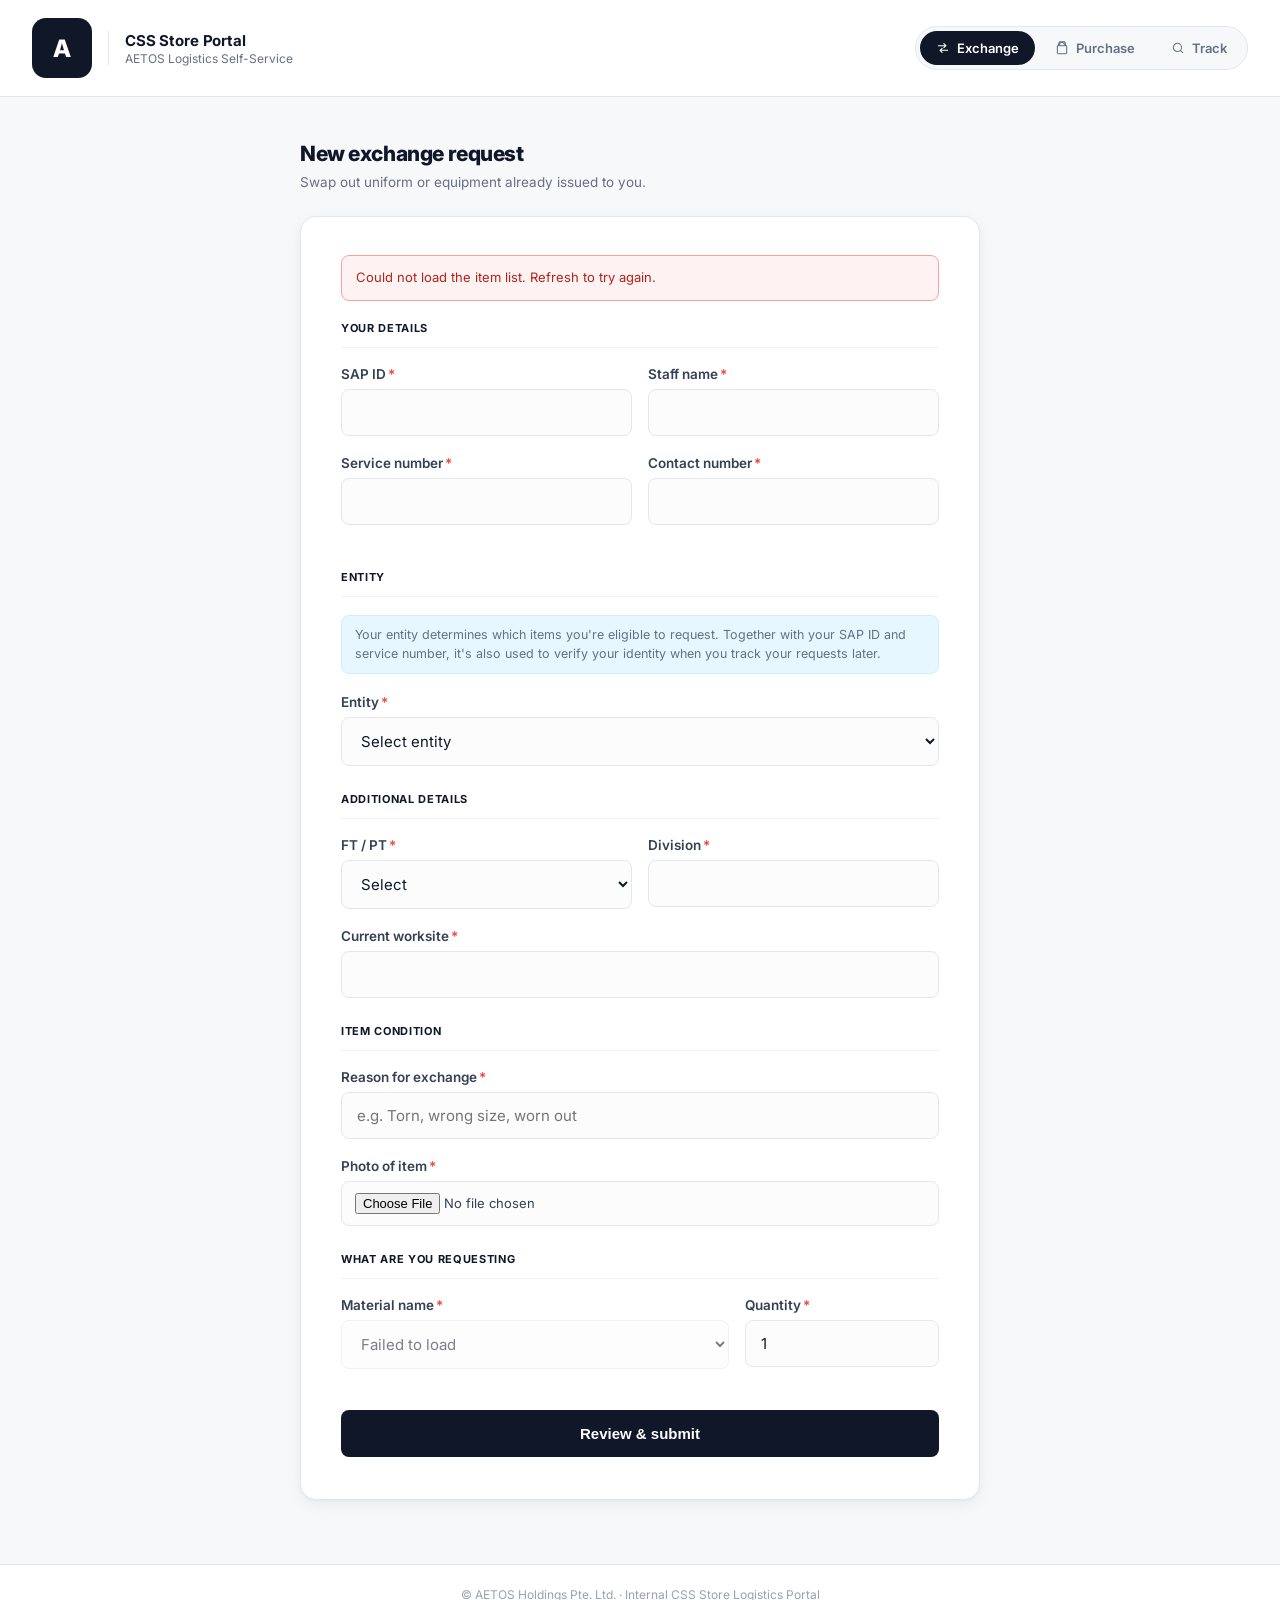
==== index.html @ 32cb5398 "Update index.html" ====
<!DOCTYPE html>
<html lang="en">
<head>
  <meta charset="UTF-8">
  <meta name="viewport" content="width=device-width, initial-scale=1.0">
  <title>CSS Store Portal — AETOS</title>

  <link rel="preconnect" href="https://fonts.googleapis.com">
  <link rel="preconnect" href="https://fonts.gstatic.com" crossorigin>
  <link href="https://fonts.googleapis.com/css2?family=Inter:wght@400;500;600;700;800&family=JetBrains+Mono:wght@500;600&display=swap" rel="stylesheet">

  <style>
    :root {
      --ink-900: #0F1729;
      --ink-700: #344054;
      --ink-500: #667085;
      --ink-300: #98A2B3;
      --line: #E4E7EC;
      --line-soft: #EEF1F5;
      --surface: #FFFFFF;
      --bg: #F7F8FA;

      --brand-600: #00A8E8;
      --brand-700: #0086BA;
      --brand-50: #E6F7FF;
      --brand-100: #CDEFFF;

      --green-600: #17B26A;
      --green-50: #EDFCF2;
      --amber-600: #F79009;
      --amber-50: #FFFAEB;
      --red-600: #F04438;
      --red-50: #FEF3F2;

      --radius-sm: 8px;
      --radius-md: 12px;
      --radius-lg: 16px;
      --shadow-card: 0 1px 2px rgba(16,24,40,0.04), 0 4px 16px rgba(16,24,40,0.06);
      --shadow-pop: 0 4px 6px rgba(16,24,40,0.05), 0 20px 40px rgba(16,24,40,0.14);
    }

    * { box-sizing: border-box; }
    html, body { height: 100%; }

    body {
      margin: 0;
      font-family: 'Inter', -apple-system, BlinkMacSystemFont, sans-serif;
      color: var(--ink-900);
      background: var(--bg);
      min-height: 100vh;
      display: flex;
      flex-direction: column;
      -webkit-font-smoothing: antialiased;
    }

    .accent-strip {
      height: 3px;
      background: linear-gradient(90deg, var(--brand-600), #37D6FF, var(--brand-600));
      background-size: 200% 100%;
    }

    /* ---------- Header ---------- */
    header {
      background: var(--surface);
      border-bottom: 1px solid var(--line);
      padding: 18px 32px;
      display: flex;
      align-items: center;
      justify-content: space-between;
      gap: 20px;
      flex-wrap: wrap;
      position: sticky;
      top: 0;
      z-index: 50;
    }

    .brand-group { display: flex; align-items: center; gap: 16px; }
    .brand-logo { height: 60px; width: auto; display: block; }
    .brand-divider { width: 1px; height: 34px; background: var(--line); }
    .brand-title { font-size: 15px; font-weight: 700; color: var(--ink-900); letter-spacing: -0.01em; }
    .brand-subtitle { font-size: 12px; color: var(--ink-500); margin-top: 1px; }

    nav.tabs {
      display: flex;
      gap: 4px;
      background: var(--bg);
      padding: 4px;
      border-radius: 999px;
      border: 1px solid var(--line);
    }

    .tab-btn {
      display: flex;
      align-items: center;
      gap: 7px;
      padding: 9px 16px;
      border: none;
      background: transparent;
      border-radius: 999px;
      font-family: inherit;
      font-size: 13px;
      font-weight: 600;
      color: var(--ink-500);
      cursor: pointer;
      transition: background 0.15s ease, color 0.15s ease;
      white-space: nowrap;
    }

    .tab-btn svg { flex-shrink: 0; }
    .tab-btn:hover { color: var(--ink-700); }
    .tab-btn.active { background: var(--ink-900); color: #fff; }

    /* ---------- Main ---------- */
    main {
      width: 100%;
      max-width: 720px;
      margin: 0 auto;
      padding: 44px 20px 64px;
      flex-grow: 1;
    }

    .view { display: none; }
    .view.active { display: block; }

    .intro { margin-bottom: 24px; }
    .intro h1 { font-size: 21px; font-weight: 800; letter-spacing: -0.02em; margin: 0 0 6px; }
    .intro p { font-size: 13.5px; color: var(--ink-500); margin: 0; line-height: 1.5; }

    .card {
      background: var(--surface);
      border: 1px solid var(--line);
      border-radius: var(--radius-lg);
      box-shadow: var(--shadow-card);
      padding: 38px 40px 42px;
    }

    .alert {
      display: none;
      font-size: 13px;
      padding: 12px 14px;
      border-radius: var(--radius-sm);
      margin-bottom: 20px;
      line-height: 1.5;
    }
    .alert.error { display: block; background: var(--red-50); color: #B42318; border: 1px solid #FDA29B; }

    fieldset { border: none; padding: 0; margin: 0 0 26px; }
    fieldset:last-of-type { margin-bottom: 0; }

    legend {
      display: flex;
      align-items: center;
      gap: 8px;
      font-size: 11px;
      font-weight: 700;
      letter-spacing: 0.06em;
      color: var(--ink-900);
      padding: 0 0 12px;
      width: 100%;
      border-bottom: 1px solid var(--line-soft);
      margin-bottom: 18px;
    }

    .field { margin-bottom: 19px; }
    .field:last-child { margin-bottom: 0; }

    label {
      display: block;
      font-size: 13.5px;
      font-weight: 600;
      margin-bottom: 7px;
      color: var(--ink-700);
    }
    label .req { color: var(--red-600); margin-left: 2px; }

    input[type="text"],
    input[type="tel"],
    input[type="number"],
    select {
      width: 100%;
      padding: 13px 15px;
      font-size: 15px;
      border: 1px solid var(--line);
      border-radius: var(--radius-sm);
      background: #FCFCFD;
      color: var(--ink-900);
      font-family: inherit;
      transition: border-color 0.12s ease, box-shadow 0.12s ease, background 0.12s ease;
    }

    input[type="file"] {
      width: 100%;
      padding: 11px 13px;
      font-size: 13px;
      border: 1px solid var(--line);
      border-radius: var(--radius-sm);
      background: #FCFCFD;
      color: var(--ink-700);
      font-family: inherit;
    }

    input:focus, select:focus {
      outline: none;
      border-color: var(--brand-600);
      background: #fff;
      box-shadow: 0 0 0 3.5px var(--brand-100);
    }

    select:disabled, input:disabled { opacity: 0.55; }

    .row2 { display: grid; grid-template-columns: 1fr 1fr; gap: 16px; }
    .row-item-qty { display: grid; grid-template-columns: 2fr 1fr; gap: 16px; }

    .error-text {
      color: var(--red-600);
      font-size: 11.5px;
      margin-top: 5px;
      display: none;
    }
    .field.invalid input, .field.invalid select { border-color: var(--red-600); }
    .field.invalid .error-text { display: block; }

    .helper-note {
      font-size: 12.5px;
      color: var(--ink-500);
      background: var(--brand-50);
      border: 1px solid var(--brand-100);
      border-radius: var(--radius-sm);
      padding: 10px 13px;
      margin-bottom: 20px;
      line-height: 1.5;
    }

    button.submit {
      width: 100%;
      padding: 15px;
      background: var(--ink-900);
      color: #fff;
      border: none;
      border-radius: var(--radius-sm);
      font-size: 15px;
      font-weight: 700;
      cursor: pointer;
      margin-top: 22px;
      display: flex;
      align-items: center;
      justify-content: center;
      gap: 8px;
      transition: background 0.15s ease, transform 0.1s ease;
    }
    button.submit:hover { background: var(--brand-700); }
    button.submit:active { transform: translateY(1px); }
    button.submit:disabled { background: var(--ink-300); cursor: not-allowed; }

    .spinner {
      width: 15px; height: 15px;
      border: 2px solid rgba(255,255,255,0.35);
      border-radius: 50%;
      border-top-color: #fff;
      animation: spin 0.7s linear infinite;
      display: none;
    }
    @keyframes spin { to { transform: rotate(360deg); } }

    /* ---------- Modal ---------- */
    .modal-backdrop {
      position: fixed; inset: 0;
      background: rgba(15,23,41,0.55);
      backdrop-filter: blur(2px);
      display: none;
      align-items: center;
      justify-content: center;
      z-index: 200;
      padding: 20px;
    }
    .modal-backdrop.active { display: flex; }

    .modal-box {
      background: #fff;
      border-radius: var(--radius-lg);
      max-width: 420px;
      width: 100%;
      padding: 26px;
      box-shadow: var(--shadow-pop);
      animation: modalIn 0.18s cubic-bezier(0.16,1,0.3,1);
    }
    @keyframes modalIn { from { transform: translateY(8px) scale(0.98); opacity: 0; } to { transform: translateY(0) scale(1); opacity: 1; } }

    .modal-title { font-size: 16px; font-weight: 700; margin-bottom: 4px; }
    .modal-sub { font-size: 12.5px; color: var(--ink-500); margin-bottom: 18px; }

    .modal-summary {
      background: var(--bg);
      border-radius: var(--radius-sm);
      padding: 14px 16px;
      margin-bottom: 20px;
    }
    .modal-summary .row { display: flex; justify-content: space-between; font-size: 13px; padding: 5px 0; gap: 12px; }
    .modal-summary .row span:first-child { color: var(--ink-500); flex-shrink: 0; }
    .modal-summary .row span:last-child { font-weight: 600; text-align: right; }

    .modal-actions { display: flex; gap: 10px; }
    .btn-ghost {
      flex: 1;
      background: var(--bg);
      color: var(--ink-700);
      font-weight: 600;
      font-size: 13.5px;
      padding: 11px;
      border: 1px solid var(--line);
      border-radius: var(--radius-sm);
      cursor: pointer;
    }
    .btn-ghost:hover { background: var(--line-soft); }
    .modal-actions .submit { margin-top: 0; flex: 1.3; }

    /* ---------- Success screen ---------- */
    .success-icon {
      width: 52px; height: 52px;
      border-radius: 50%;
      background: var(--green-50);
      display: flex; align-items: center; justify-content: center;
      margin-bottom: 18px;
    }

    .req-chip {
      display: flex;
      align-items: center;
      justify-content: space-between;
      background: var(--bg);
      border: 1px dashed var(--line);
      border-radius: var(--radius-md);
      padding: 14px 16px;
      margin: 18px 0 22px;
    }
    .req-chip .code {
      font-family: 'JetBrains Mono', monospace;
      font-size: 17px;
      font-weight: 600;
      color: var(--ink-900);
    }
    .req-chip button {
      background: var(--surface);
      border: 1px solid var(--line);
      border-radius: 7px;
      padding: 6px 12px;
      font-size: 12px;
      font-weight: 600;
      color: var(--ink-700);
      cursor: pointer;
    }
    .req-chip button:hover { background: var(--line-soft); }

    .again-btn {
      width: 100%;
      background: var(--surface);
      border: 1px solid var(--line);
      color: var(--ink-900);
      padding: 12px;
      border-radius: var(--radius-sm);
      font-size: 13.5px;
      font-weight: 600;
      cursor: pointer;
    }
    .again-btn:hover { background: var(--line-soft); }

    /* ---------- Status tracker ---------- */
    .lookup-row { display: flex; gap: 10px; margin-bottom: 4px; }
    .lookup-row input { flex: 1; }
    .lookup-row button {
      padding: 10px 20px;
      border-radius: var(--radius-sm);
      border: none;
      background: var(--ink-900);
      color: #fff;
      font-weight: 700;
      font-size: 13.5px;
      cursor: pointer;
      white-space: nowrap;
    }
    .lookup-row button:hover { background: var(--brand-700); }
    .lookup-row button:disabled { background: var(--ink-300); cursor: not-allowed; }

    .lookup-hint {
      font-size: 11.5px;
      color: var(--ink-500);
      margin: 8px 0 0;
      line-height: 1.5;
    }

    .lookup-result { margin-top: 22px; display: flex; flex-direction: column; gap: 12px; }

    .verified-name {
      font-size: 12.5px;
      color: var(--ink-500);
    }
    .verified-name strong { color: var(--ink-900); }

    .record-card {
      background: var(--bg);
      border: 1px solid var(--line);
      border-radius: var(--radius-md);
      padding: 16px 18px;
    }
    .record-card.Pending { background: var(--bg); border-color: var(--line); }
    .record-card.Approved { background: var(--green-50); border-color: #A6F4C5; }
    .record-card.Rejected { background: var(--red-50); border-color: #FDA29B; }
    .record-card.OutOfStock { background: var(--brand-50); border-color: var(--brand-100); }
    .record-top { display: flex; justify-content: space-between; align-items: center; margin-bottom: 10px; }
    .record-code { font-family: 'JetBrains Mono', monospace; font-size: 13px; font-weight: 600; color: var(--ink-900); }
    .record-type {
      font-size: 10.5px; font-weight: 700; letter-spacing: 0.04em; text-transform: uppercase;
      color: var(--ink-500); background: var(--line-soft); padding: 3px 8px; border-radius: 5px; margin-left: 8px;
    }
    .status-pill { display: inline-flex; align-items: center; font-size: 11px; font-weight: 700; padding: 4px 10px; border-radius: 999px; white-space: nowrap; }
    .status-pill.Pending { color: var(--amber-600); background: var(--amber-50); }
    .status-pill.Approved { color: var(--green-600); background: var(--green-50); }
    .status-pill.Rejected { color: var(--red-600); background: var(--red-50); }
    .status-pill.OutOfStock { color: var(--brand-700); background: var(--brand-100); }

    .record-row { display: flex; justify-content: space-between; font-size: 13px; padding: 3px 0; gap: 12px; }
    .record-row span:first-child { color: var(--ink-500); flex-shrink: 0; }
    .record-row span:last-child { font-weight: 600; text-align: right; }
    .record-row a { color: var(--brand-600); font-weight: 600; text-decoration: none; }
    .record-row a:hover { text-decoration: underline; }

    .result-card {
      background: var(--bg);
      border-radius: var(--radius-md);
      padding: 18px 20px;
    }
    .result-row { display: flex; justify-content: space-between; font-size: 13.5px; padding: 8px 0; border-bottom: 1px solid var(--line); gap: 12px; }
    .result-row:last-child { border-bottom: none; }
    .result-row span:first-child { color: var(--ink-500); flex-shrink: 0; }
    .result-row span:last-child { font-weight: 600; text-align: right; }

    .empty-state {
      display: none;
      text-align: center;
      padding: 30px 20px;
      color: var(--ink-500);
      font-size: 13px;
    }
    .empty-state svg { margin-bottom: 10px; }

    .notice-box {
      margin-top: 22px;
      font-size: 12.5px;
      color: var(--ink-700);
      background: var(--amber-50);
      border: 1px solid #FEC84B;
      border-radius: var(--radius-sm);
      padding: 12px 14px;
      line-height: 1.6;
    }
    .notice-box strong { color: var(--ink-900); }

    footer {
      padding: 22px;
      font-size: 12px;
      color: var(--ink-300);
      text-align: center;
      border-top: 1px solid var(--line);
      background: var(--surface);
    }

    @media (max-width: 640px) {
      header { padding: 14px 18px; }
      .brand-title { font-size: 13.5px; }
      .brand-subtitle { display: none; }
      nav.tabs { width: 100%; justify-content: center; }
      main { padding: 30px 16px 48px; }
      .card { padding: 22px 18px 26px; }
      .row2, .row-item-qty { grid-template-columns: 1fr; }
      .lookup-row { flex-direction: column; }
    }
  </style>
</head>
<body>

<div class="accent-strip"></div>

<header>
  <div class="brand-group">
    <!-- Placeholder — swap for the real AETOS logo PNG once supplied -->
    <svg class="brand-logo" viewBox="0 0 60 60" xmlns="http://www.w3.org/2000/svg" role="img" aria-label="AETOS logo placeholder">
      <rect width="60" height="60" rx="14" fill="#0F1729"/>
      <text x="30" y="39" font-family="Inter, -apple-system, sans-serif" font-size="24" font-weight="800" fill="#ffffff" text-anchor="middle">A</text>
    </svg>
    <div class="brand-divider"></div>
    <div>
      <div class="brand-title">CSS Store Portal</div>
      <div class="brand-subtitle">AETOS Logistics Self-Service</div>
    </div>
  </div>

  <nav class="tabs" id="tabNav">
    <button class="tab-btn active" data-view="requestView" data-type="Exchange" type="button">
      <svg width="14" height="14" viewBox="0 0 24 24" fill="none" xmlns="http://www.w3.org/2000/svg">
        <path d="M4 8h13M17 8l-3.5-3.5M17 8l-3.5 3.5" stroke="currentColor" stroke-width="1.8" stroke-linecap="round" stroke-linejoin="round"/>
        <path d="M20 16H7M7 16l3.5-3.5M7 16l3.5 3.5" stroke="currentColor" stroke-width="1.8" stroke-linecap="round" stroke-linejoin="round"/>
      </svg>
      Exchange
    </button>
    <button class="tab-btn" data-view="requestView" data-type="Purchase" type="button">
      <svg width="14" height="14" viewBox="0 0 24 24" fill="none" xmlns="http://www.w3.org/2000/svg">
        <path d="M6 8V6a6 6 0 1112 0v2h1a1 1 0 011 1v11a2 2 0 01-2 2H6a2 2 0 01-2-2V9a1 1 0 011-1h1zm2 0h8V6a4 4 0 00-8 0v2z" stroke="currentColor" stroke-width="1.8" stroke-linejoin="round"/>
      </svg>
      Purchase
    </button>
    <button class="tab-btn" data-view="statusView" type="button">
      <svg width="14" height="14" viewBox="0 0 24 24" fill="none" xmlns="http://www.w3.org/2000/svg">
        <circle cx="11" cy="11" r="7" stroke="currentColor" stroke-width="1.8"/>
        <path d="M20 20l-4-4" stroke="currentColor" stroke-width="1.8" stroke-linecap="round"/>
      </svg>
      Track
    </button>
  </nav>
</header>

<main>

  <!-- REQUEST FORM VIEW -->
  <div class="view active" id="requestView">
    <div class="intro">
      <h1 id="introTitle">New exchange request</h1>
      <p id="introSub">Swap out uniform or equipment already issued to you.</p>
    </div>

    <div class="card">
      <div class="alert" id="formAlert"></div>

      <form id="requestForm" novalidate>

        <!-- Shared: identity (both Exchange and Purchase). SAP ID + Service
             Number together are the verified identity pair used later on
             the Track page — Staff Name is for display/contact only. -->
        <fieldset id="identityFieldset">
          <legend>YOUR DETAILS</legend>

          <div class="row2">
            <div class="field" id="field-sapId">
              <label for="sapId">SAP ID<span class="req">*</span></label>
              <input type="text" id="sapId" inputmode="numeric" maxlength="8">
              <div class="error-text">Enter your SAP ID.</div>
            </div>
            <div class="field" id="field-staffName">
              <label for="staffName">Staff name<span class="req">*</span></label>
              <input type="text" id="staffName" autocomplete="name">
              <div class="error-text">Enter your name.</div>
            </div>
          </div>

          <div class="row2">
            <div class="field" id="field-serviceNumber">
              <label for="serviceNumber">Service number<span class="req">*</span></label>
              <input type="text" id="serviceNumber">
              <div class="error-text">Enter your service number.</div>
            </div>
            <div class="field" id="field-contactNumber">
              <label for="contactNumber">Contact number<span class="req">*</span></label>
              <input type="tel" id="contactNumber">
              <div class="error-text">Enter a contact number.</div>
            </div>
          </div>
        </fieldset>

        <!-- Shared: entity (used for item eligibility AND to tag your unique Emp ID) -->
        <fieldset id="entityFieldset">
          <legend>ENTITY</legend>
          <div class="helper-note">Your entity determines which items you're eligible to request. Together with your SAP ID and service number, it's also used to verify your identity when you track your requests later.</div>
          <div class="field" id="field-entity">
            <label for="entity">Entity<span class="req">*</span></label>
            <select id="entity">
              <option value="">Select entity</option>
              <option value="AETOS Holdings">AETOS Holdings</option>
              <option value="AETOS Security Management">AETOS Security Management</option>
              <option value="AETOS Guards Services">AETOS Guards Services</option>
            </select>
            <div class="error-text">Select an entity.</div>
          </div>
        </fieldset>

        <!-- Exchange-only: additional details -->
        <fieldset id="exchangeExtraFieldset">
          <legend>ADDITIONAL DETAILS</legend>

          <div class="row2">
            <div class="field" id="field-ftpt">
              <label for="ftpt">FT / PT<span class="req">*</span></label>
              <select id="ftpt">
                <option value="">Select</option>
                <option value="FT">Full-Time (FT)</option>
                <option value="PT">Part-Time (PT)</option>
              </select>
              <div class="error-text">Select FT or PT.</div>
            </div>
            <div class="field" id="field-div">
              <label for="div">Division<span class="req">*</span></label>
              <input type="text" id="div">
              <div class="error-text">Enter your division.</div>
            </div>
          </div>

          <div class="field" id="field-worksite">
            <label for="worksite">Current worksite<span class="req">*</span></label>
            <input type="text" id="worksite">
            <div class="error-text">Enter your current worksite.</div>
          </div>
        </fieldset>

        <!-- Exchange-only: reason + photo of the item being exchanged -->
        <fieldset id="exchangePhotoFieldset">
          <legend>ITEM CONDITION</legend>

          <div class="field" id="field-reasonForExchange">
            <label for="reasonForExchange">Reason for exchange<span class="req">*</span></label>
            <input type="text" id="reasonForExchange" placeholder="e.g. Torn, wrong size, worn out">
            <div class="error-text">Tell us why you're exchanging this item.</div>
          </div>

          <div class="field" id="field-itemPhoto">
            <label for="itemPhoto">Photo of item<span class="req">*</span></label>
            <input type="file" id="itemPhoto" accept="image/*">
            <div class="error-text">Attach a photo of the item you're exchanging.</div>
          </div>
        </fieldset>

        <!-- Shared: item -->
        <fieldset>
          <legend id="itemLegend">WHAT ARE YOU REQUESTING</legend>
          <div class="row-item-qty">
            <div class="field" id="field-material">
              <label for="materialSelect">Material name<span class="req">*</span></label>
              <select id="materialSelect" disabled>
                <option value="">Loading items…</option>
              </select>
              <div class="error-text">Select a material.</div>
            </div>
            <div class="field" id="field-qty">
              <label for="qty">Quantity<span class="req">*</span></label>
              <input type="number" id="qty" value="1" min="1" max="100">
              <div class="error-text">Min. 1.</div>
            </div>
          </div>
        </fieldset>

        <button type="button" class="submit" id="reviewBtn">Review &amp; submit</button>
      </form>
    </div>
  </div>

  <!-- SUCCESS VIEW -->
  <div class="view" id="successView">
    <div class="card">
      <div class="success-icon">
        <svg width="24" height="24" viewBox="0 0 24 24" fill="none" xmlns="http://www.w3.org/2000/svg">
          <path d="M4 12.5L9.5 18L20 6" stroke="#17B26A" stroke-width="2.4" stroke-linecap="round" stroke-linejoin="round"/>
        </svg>
      </div>
      <h1 style="font-size:19px; font-weight:800; margin:0 0 4px;">Request submitted</h1>
      <p style="font-size:13.5px; color:var(--ink-500); margin:0;">Your request has been sent to the review queue.</p>

      <div class="req-chip">
        <span class="code" id="reqCodeDisplay">—</span>
        <button type="button" id="copyBtn">Copy</button>
      </div>

      <div class="result-card" id="successSummary" style="margin-bottom:20px;"></div>

      <button class="again-btn" id="againBtn">Submit another request</button>
    </div>
  </div>

  <!-- STATUS TRACKER VIEW -->
  <div class="view" id="statusView">
    <div class="intro">
      <h1>Track your requests</h1>
      <p>Enter your SAP ID and service number to see all your submitted requests — Exchange and Purchase.</p>
    </div>

    <div class="card">
      <div class="lookup-row">
        <input type="text" id="lookupInput" inputmode="numeric" maxlength="8" placeholder="SAP ID e.g. 25012345">
        <input type="text" id="lookupServiceInput" placeholder="Service number as submitted">
        <button type="button" id="lookupBtn">Search</button>
      </div>
      <p class="lookup-hint">For your privacy, your SAP ID and service number must both match your submission exactly before any requests are shown.</p>

      <div class="lookup-result" id="lookupResult"></div>

      <div class="empty-state" id="notFound">
        <svg width="32" height="32" viewBox="0 0 24 24" fill="none" xmlns="http://www.w3.org/2000/svg">
          <circle cx="11" cy="11" r="7" stroke="#98A2B3" stroke-width="1.6"/>
          <path d="M20 20l-4-4" stroke="#98A2B3" stroke-width="1.6" stroke-linecap="round"/>
        </svg>
        <div id="notFoundText">No requests found for that SAP ID.<br>Double-check it matches exactly (8 digits, starting with 25).</div>
      </div>

      <div class="notice-box">
        <strong>Please note:</strong> For all approved Purchase and Exchange requests, kindly arrange for a representative to attend the store and collect the item by the next working day. Requests not collected within this timeframe cannot be guaranteed, as stock availability and store conditions are subject to change at any time. Checking your request status here before making a trip also helps avoid an unnecessary visit to the store for an Exchange item that may no longer be in stock.
      </div>
    </div>
  </div>

</main>

<!-- CONFIRM MODAL -->
<div class="modal-backdrop" id="confirmModal">
  <div class="modal-box">
    <div class="modal-title">Confirm submission</div>
    <div class="modal-sub">Double-check before this goes to the review queue.</div>
    <div class="modal-summary" id="modalSummary"></div>
    <div class="modal-actions">
      <button class="btn-ghost" id="editBtn">Edit</button>
      <button class="submit" id="confirmSendBtn">
        <span class="spinner" id="btnSpinner"></span>
        <span id="btnText">Confirm &amp; send</span>
      </button>
    </div>
  </div>
</div>

<footer>&copy; AETOS Holdings Pte. Ltd. &middot; Internal CSS Store Logistics Portal</footer>

<script>
  const APPS_SCRIPT_URL = "https://script.google.com/macros/s/AKfycbxNFZI5yuO0CEWMO2NS4WMrBy-ouFMKcHs9ZOwzSPJZ9So94Ebe5OJxT2IC50OOug4Zrw/exec";

  let requestType = 'Exchange';
  let photoData = null; // { base64, mimeType, fileName } once a photo is selected

  const copy = {
    Exchange: { title: 'New exchange request', sub: 'Swap out uniform or equipment already issued to you.', legend: 'WHAT ARE YOU REQUESTING' },
    Purchase: { title: 'New purchase request', sub: 'Buy a new item outright for one of the entities below.', legend: 'ITEM' },
  };

  const tabNav = document.getElementById('tabNav');
  const exchangeExtraFieldset = document.getElementById('exchangeExtraFieldset');
  const exchangePhotoFieldset = document.getElementById('exchangePhotoFieldset');
  const introTitle = document.getElementById('introTitle');
  const introSub = document.getElementById('introSub');
  const itemLegend = document.getElementById('itemLegend');
  const materialSelect = document.getElementById('materialSelect');
  const formAlert = document.getElementById('formAlert');

  function showView(id) {
    document.querySelectorAll('.view').forEach(v => v.classList.remove('active'));
    document.getElementById(id).classList.add('active');
  }

  tabNav.addEventListener('click', (e) => {
    const btn = e.target.closest('.tab-btn');
    if (!btn) return;
    document.querySelectorAll('.tab-btn').forEach(b => b.classList.remove('active'));
    btn.classList.add('active');

    if (btn.dataset.view === 'statusView') {
      showView('statusView');
      return;
    }

    requestType = btn.dataset.type;
    introTitle.textContent = copy[requestType].title;
    introSub.textContent = copy[requestType].sub;
    itemLegend.textContent = copy[requestType].legend;
    exchangeExtraFieldset.style.display = requestType === 'Exchange' ? 'block' : 'none';
    exchangePhotoFieldset.style.display = requestType === 'Exchange' ? 'block' : 'none';

    refreshMaterialsForCurrentEntity();

    showView('requestView');
  });

  // ---- Entity -> category eligibility ----
  // AGS can only buy items tagged SO; ASM only APO; AH only AH; items tagged
  // with all three ("APO / SO / AH") are purchasable by any entity. This
  // filter now applies to Exchange requests too, since Entity is captured
  // up front for both request types.
  const ENTITY_CODE = {
    'AETOS Holdings': 'AH',
    'AETOS Security Management': 'APO',
    'AETOS Guards Services': 'SO',
  };

  function categoryCodes(category) {
    return String(category || '').split('/').map(s => s.trim().toUpperCase()).filter(Boolean);
  }

  function materialsForEntity(entity) {
    const code = ENTITY_CODE[entity];
    if (!code) return [];
    return allMaterials.filter(m => categoryCodes(m.category).includes(code));
  }

  function refreshMaterialsForCurrentEntity() {
    const entity = document.getElementById('entity').value;
    materialSelect.value = '';
    if (!entity) {
      renderMaterialOptions([], 'Select entity first');
      return;
    }
    const filtered = materialsForEntity(entity);
    renderMaterialOptions(filtered, filtered.length ? 'Select an item' : 'No items available for this entity');
  }

  document.getElementById('entity').addEventListener('change', refreshMaterialsForCurrentEntity);

  // ---- Load materials ----
  let allMaterials = [];

  function renderMaterialOptions(list, placeholder) {
    if (list.length === 0) {
      materialSelect.innerHTML = `<option value="">${placeholder}</option>`;
      materialSelect.disabled = true;
      return;
    }
    materialSelect.innerHTML = `<option value="">${placeholder}</option>` +
      list.map(m => `<option value="${escapeHtml(m.name)}">${escapeHtml(m.name)}</option>`).join('');
    materialSelect.disabled = false;
  }

  async function loadMaterials() {
    try {
      const res = await fetch(`${APPS_SCRIPT_URL}?action=getMaterials`);
      const materials = await res.json();

      if (!Array.isArray(materials) || materials.length === 0) {
        materialSelect.innerHTML = '<option value="">No items found</option>';
        return;
      }

      allMaterials = materials;
      refreshMaterialsForCurrentEntity();

    } catch (err) {
      formAlert.textContent = 'Could not load the item list. Refresh to try again.';
      formAlert.classList.add('error');
      materialSelect.innerHTML = '<option value="">Failed to load</option>';
    }
  }

  // ---- Auto-capitalize name fields (Title Case), regardless of how typed ----
  function toTitleCase(str) {
    return str
      .toLowerCase()
      .replace(/(^|[\s\-'.])([a-z])/g, (match, sep, letter) => sep + letter.toUpperCase());
  }

  function autoCapitalize(input) {
    input.addEventListener('blur', () => {
      const value = input.value.trim();
      if (value) input.value = toTitleCase(value);
    });
  }

  autoCapitalize(document.getElementById('staffName'));

  function escapeHtml(str) {
    return String(str).replace(/[&<>"']/g, c => ({
      '&': '&amp;', '<': '&lt;', '>': '&gt;', '"': '&quot;', "'": '&#39;',
    }[c]));
  }

  loadMaterials();

  // ---- Photo upload (Exchange only) ----
  function fileToBase64(file) {
    return new Promise((resolve, reject) => {
      const reader = new FileReader();
      reader.onload = () => resolve(String(reader.result).split(',')[1]);
      reader.onerror = () => reject(new Error('File read failed'));
      reader.readAsDataURL(file);
    });
  }

  document.getElementById('itemPhoto').addEventListener('change', async (e) => {
    const file = e.target.files[0];
    if (!file) { photoData = null; return; }
    try {
      const base64 = await fileToBase64(file);
      photoData = { base64, mimeType: file.type || 'image/jpeg', fileName: file.name };
      setInvalid('field-itemPhoto', false);
    } catch (err) {
      photoData = null;
      formAlert.textContent = 'Could not read that photo. Try a different file.';
      formAlert.classList.add('error');
    }
  });

  // ---- Validation ----
  const SAP_ID_PATTERN = /^25\d{6}$/; // 8 digits, must start with 25

  function setInvalid(fieldId, invalid, message) {
    const el = document.getElementById(fieldId);
    if (!el) return;
    el.classList.toggle('invalid', invalid);
    if (invalid && message) {
      const msgEl = el.querySelector('.error-text');
      if (msgEl) msgEl.textContent = message;
    }
  }

  function validateSapId() {
    const value = document.getElementById('sapId').value.trim();
    if (!value) {
      setInvalid('field-sapId', true, 'Enter your SAP ID.');
      return false;
    }
    if (!SAP_ID_PATTERN.test(value)) {
      setInvalid('field-sapId', true, 'SAP ID must be 8 digits starting with 25 (e.g. 25012345).');
      return false;
    }
    setInvalid('field-sapId', false);
    return true;
  }

  function validate() {
    let ok = true;
    if (!validateSapId()) ok = false;

    let checks = [
      ['field-material', document.getElementById('materialSelect').value],
      ['field-qty', document.getElementById('qty').value && Number(document.getElementById('qty').value) >= 1],
      ['field-staffName', document.getElementById('staffName').value.trim()],
      ['field-serviceNumber', document.getElementById('serviceNumber').value.trim()],
      ['field-contactNumber', document.getElementById('contactNumber').value.trim()],
      ['field-entity', document.getElementById('entity').value],
    ];

    if (requestType === 'Exchange') {
      checks = checks.concat([
        ['field-ftpt', document.getElementById('ftpt').value],
        ['field-div', document.getElementById('div').value.trim()],
        ['field-worksite', document.getElementById('worksite').value.trim()],
        ['field-reasonForExchange', document.getElementById('reasonForExchange').value.trim()],
        ['field-itemPhoto', !!photoData],
      ]);
    }

    checks.forEach(([id, val]) => {
      const invalid = !val;
      setInvalid(id, invalid);
      if (invalid) ok = false;
    });

    return ok;
  }

  function buildPayload() {
    const base = {
      materialName: document.getElementById('materialSelect').value,
      qty: document.getElementById('qty').value,
      requestType: requestType,
      sapId: document.getElementById('sapId').value.trim(),
      staffName: document.getElementById('staffName').value.trim(),
      serviceNumber: document.getElementById('serviceNumber').value.trim(),
      contactNumber: document.getElementById('contactNumber').value.trim(),
      entity: document.getElementById('entity').value,
    };

    if (requestType === 'Exchange') {
      return Object.assign(base, {
        ftpt: document.getElementById('ftpt').value,
        div: document.getElementById('div').value.trim(),
        worksite: document.getElementById('worksite').value.trim(),
        reasonForExchange: document.getElementById('reasonForExchange').value.trim(),
        photoBase64: photoData ? photoData.base64 : '',
        photoMimeType: photoData ? photoData.mimeType : '',
        photoFileName: photoData ? photoData.fileName : '',
      });
    }

    return base;
  }

  // ---- Confirm modal ----
  const confirmModal = document.getElementById('confirmModal');
  const modalSummary = document.getElementById('modalSummary');

  document.getElementById('reviewBtn').addEventListener('click', () => {
    formAlert.classList.remove('error');
    if (!validate()) return;

    const p = buildPayload();
    const rows = requestType === 'Exchange'
      ? [
          ['Request type', 'Exchange'],
          ['Staff name', p.staffName],
          ['SAP ID', p.sapId],
          ['Service number', p.serviceNumber],
          ['Entity', p.entity],
          ['Item', p.materialName],
          ['Quantity', p.qty],
          ['Reason', p.reasonForExchange],
          ['Photo', photoData ? escapeHtml(photoData.fileName) : 'Not attached'],
        ]
      : [
          ['Request type', 'Purchase'],
          ['Staff name', p.staffName],
          ['SAP ID', p.sapId],
          ['Service number', p.serviceNumber],
          ['Entity', p.entity],
          ['Item', p.materialName],
          ['Quantity', p.qty],
        ];

    modalSummary.innerHTML = rows.map(([k, v]) => `<div class="row"><span>${k}</span><span>${v}</span></div>`).join('');
    confirmModal.classList.add('active');
  });

  document.getElementById('editBtn').addEventListener('click', () => {
    confirmModal.classList.remove('active');
  });

  document.getElementById('confirmSendBtn').addEventListener('click', executeSubmission);

  async function executeSubmission() {
    const btn = document.getElementById('confirmSendBtn');
    const spinner = document.getElementById('btnSpinner');
    const btnText = document.getElementById('btnText');

    btn.disabled = true;
    spinner.style.display = 'inline-block';
    btnText.textContent = 'Sending…';

    try {
      const payload = buildPayload();

      const res = await fetch(APPS_SCRIPT_URL, {
        method: 'POST',
        body: JSON.stringify(payload),
      });
      const result = await res.json();

      if (result.status !== 'ok') throw new Error(result.message || 'Unknown error');

      confirmModal.classList.remove('active');
      showSuccess(payload, result.requestId);

      document.getElementById('requestForm').reset();
      materialSelect.value = '';
      photoData = null;
      refreshMaterialsForCurrentEntity();

    } catch (err) {
      confirmModal.classList.remove('active');
      formAlert.textContent = 'Could not submit: ' + err.message;
      formAlert.classList.add('error');
    } finally {
      btn.disabled = false;
      spinner.style.display = 'none';
      btnText.textContent = 'Confirm & send';
    }
  }

  function showSuccess(payload, requestId) {
    document.getElementById('reqCodeDisplay').textContent = requestId;

    const rows = requestType === 'Exchange'
      ? [
          ['Staff name', payload.staffName],
          ['Service number', payload.serviceNumber],
          ['Entity', payload.entity],
          ['Item', payload.materialName],
          ['Quantity', payload.qty],
          ['Reason', payload.reasonForExchange],
          ['Photo', payload.photoFileName ? escapeHtml(payload.photoFileName) : 'Not attached'],
        ]
      : [
          ['Staff name', payload.staffName],
          ['Service number', payload.serviceNumber],
          ['Entity', payload.entity],
          ['Item', payload.materialName],
          ['Quantity', payload.qty],
        ];

    document.getElementById('successSummary').innerHTML = rows.map(([k, v]) =>
      `<div class="result-row"><span>${k}</span><span>${v}</span></div>`
    ).join('');

    showView('successView');
  }

  document.getElementById('copyBtn').addEventListener('click', () => {
    const code = document.getElementById('reqCodeDisplay').textContent;
    navigator.clipboard.writeText(code).then(() => {
      const btn = document.getElementById('copyBtn');
      const original = btn.textContent;
      btn.textContent = 'Copied!';
      setTimeout(() => { btn.textContent = original; }, 1500);
    });
  });

  document.getElementById('againBtn').addEventListener('click', () => {
    showView('requestView');
  });

  // ---- Track by SAP ID + service number ----
  const lookupBtn = document.getElementById('lookupBtn');
  const lookupInput = document.getElementById('lookupInput');
  const lookupServiceInput = document.getElementById('lookupServiceInput');
  const lookupResult = document.getElementById('lookupResult');
  const notFound = document.getElementById('notFound');
  const notFoundText = document.getElementById('notFoundText');

  function buildRecordsHtml(requests) {
    return requests.map(r => {
      const statusClass = r.status === 'Out of Stock' ? 'OutOfStock' : r.status;
      const rows = [['Item', r.materialName], ['Quantity', r.qty]];
      if (r.requestType === 'Purchase' && r.entity) rows.push(['Entity', r.entity]);
      // Reason for exchange is only surfaced while it's actionable —
      // i.e. the request is still Pending, or was Rejected.
      if (r.requestType === 'Exchange' && r.reason && (r.status === 'Pending' || r.status === 'Rejected')) {
        rows.push(['Reason', r.reason]);
      }

      const photoRow = r.photoLink
        ? `<div class="record-row"><span>Photo</span><span><a href="${r.photoLink}" target="_blank" rel="noopener">View photo</a></span></div>`
        : '';

      return `
        <div class="record-card ${statusClass}">
          <div class="record-top">
            <div>
              <span class="record-code">${r.requestId}</span>
              <span class="record-type">${r.requestType}</span>
            </div>
            <span class="status-pill ${statusClass}">${r.status}</span>
          </div>
          ${rows.map(([k, v]) => `<div class="record-row"><span>${k}</span><span>${v}</span></div>`).join('')}
          ${photoRow}
        </div>
      `;
    }).join('');
  }

  async function checkStatus() {
    const sapValue = lookupInput.value.trim();
    const serviceValue = lookupServiceInput.value.trim();
    lookupResult.innerHTML = '';
    notFound.style.display = 'none';

    if (!sapValue || !serviceValue) {
      notFoundText.textContent = 'Enter both your SAP ID and your service number to view your requests.';
      notFound.style.display = 'block';
      return;
    }

    lookupBtn.disabled = true;
    lookupBtn.textContent = 'Searching…';

    try {
      const res = await fetch(`${APPS_SCRIPT_URL}?action=getBySapId&sapId=${encodeURIComponent(sapValue)}&serviceNumber=${encodeURIComponent(serviceValue)}`);
      const data = await res.json();

      if (!data.found || !data.requests || data.requests.length === 0) {
        notFoundText.textContent = data.message || 'No requests found for that SAP ID and service number.';
        notFound.style.display = 'block';
        return;
      }

      const header = `<div class="verified-name">Showing requests for <strong>${escapeHtml(data.staffName)}</strong></div>`;
      lookupResult.innerHTML = header + buildRecordsHtml(data.requests);

    } catch (err) {
      notFoundText.textContent = 'Could not check records right now. Please try again.';
      notFound.style.display = 'block';
    } finally {
      lookupBtn.disabled = false;
      lookupBtn.textContent = 'Search';
    }
  }

  lookupBtn.addEventListener('click', checkStatus);
  lookupInput.addEventListener('keydown', e => { if (e.key === 'Enter') checkStatus(); });
  lookupServiceInput.addEventListener('keydown', e => { if (e.key === 'Enter') checkStatus(); });
</script>

</body>
</html>
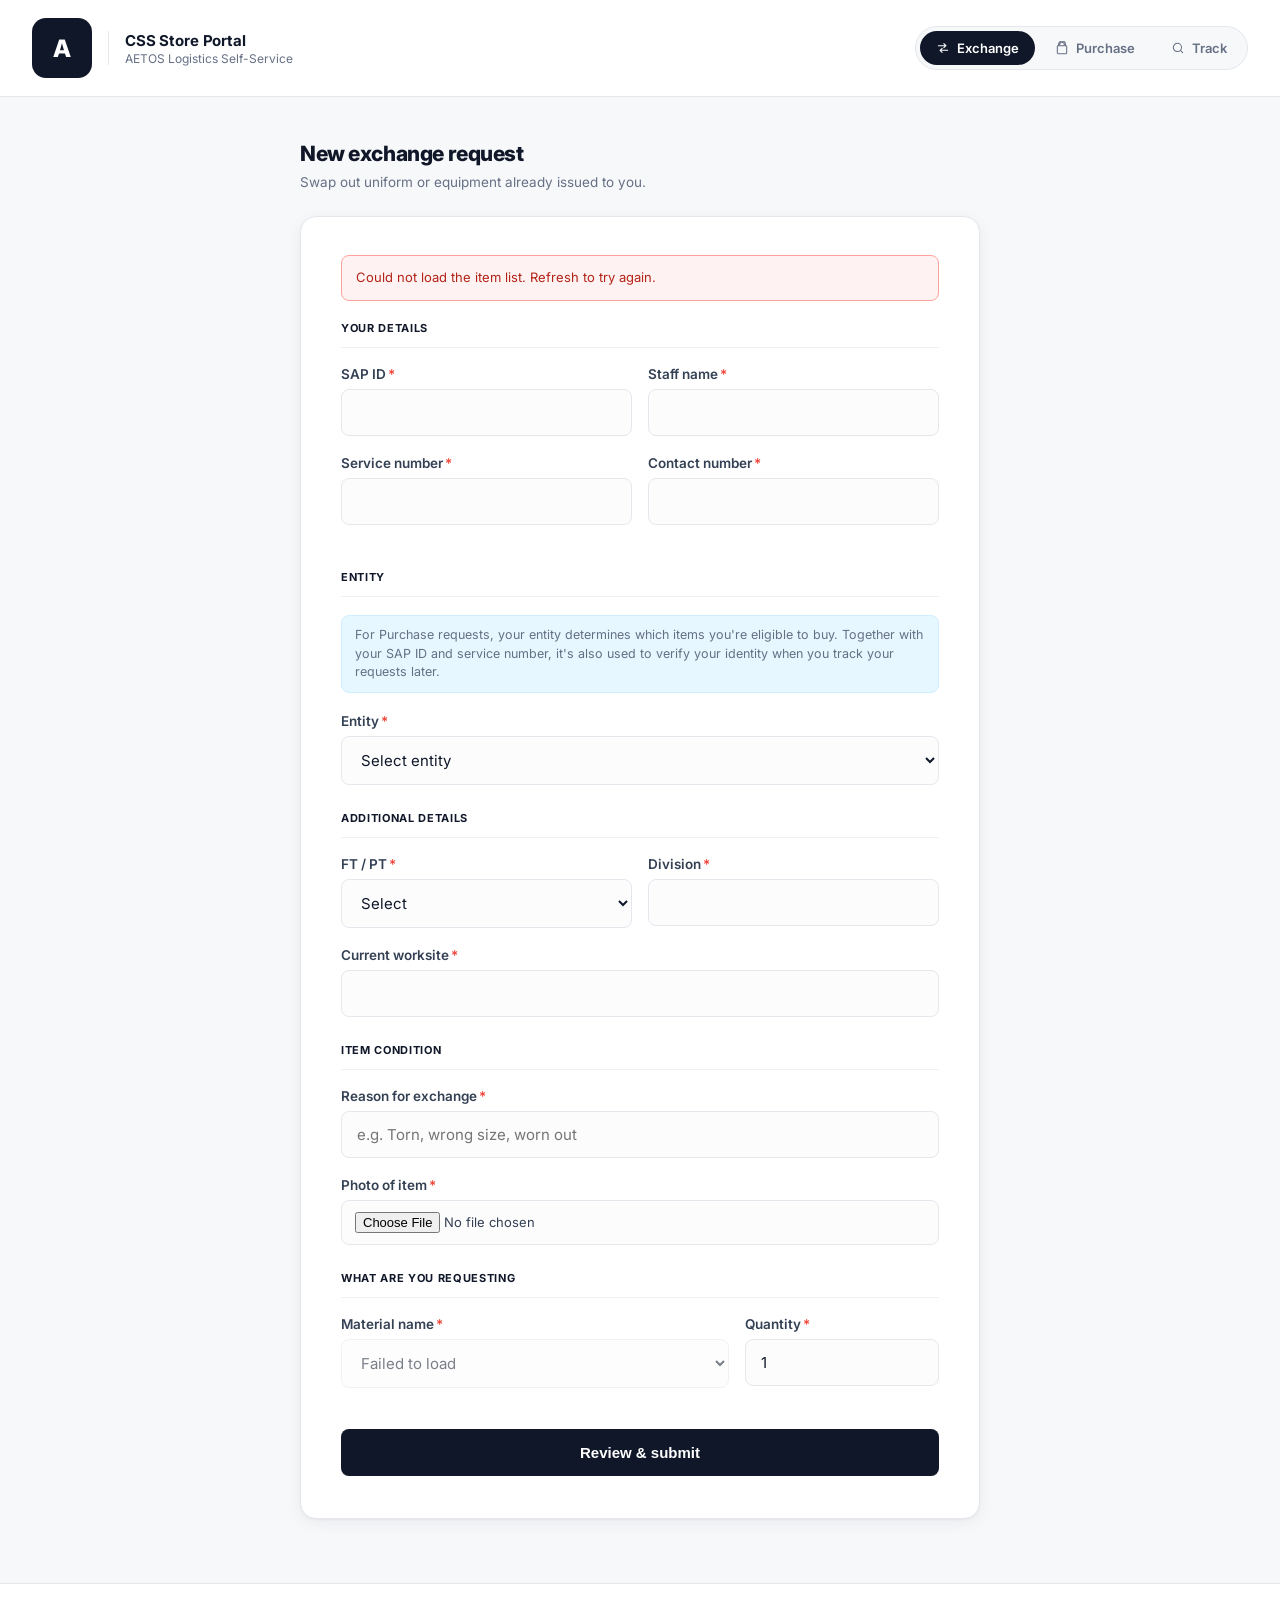
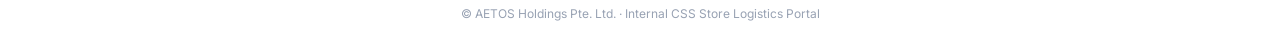
==== commit a5f2b3c1: "Update index.html" ====
--- a/index.html
+++ b/index.html
@@ -568,7 +568,7 @@
         <!-- Shared: entity (used for item eligibility AND to tag your unique Emp ID) -->
         <fieldset id="entityFieldset">
           <legend>ENTITY</legend>
-          <div class="helper-note">Your entity determines which items you're eligible to request. Together with your SAP ID and service number, it's also used to verify your identity when you track your requests later.</div>
+          <div class="helper-note">For Purchase requests, your entity determines which items you're eligible to buy. Together with your SAP ID and service number, it's also used to verify your identity when you track your requests later.</div>
           <div class="field" id="field-entity">
             <label for="entity">Entity<span class="req">*</span></label>
             <select id="entity">
@@ -698,7 +698,9 @@
       </div>
 
       <div class="notice-box">
-        <strong>Please note:</strong> For all approved Purchase and Exchange requests, kindly arrange for a representative to attend the store and collect the item by the next working day. Requests not collected within this timeframe cannot be guaranteed, as stock availability and store conditions are subject to change at any time. Checking your request status here before making a trip also helps avoid an unnecessary visit to the store for an Exchange item that may no longer be in stock.
+        <strong>Please note:</strong> For all approved Purchase and Exchange requests, kindly arrange for a representative to attend the store and collect the item by the next working day. Requests not collected within this timeframe cannot be guaranteed, as stock availability is subject to change at any time. Checking your request status here before making a trip also helps avoid an unnecessary visit to the store for an item that may no longer be in stock.
+        <br><br>
+        Please avoid scheduling collections during Thursday and Friday morning sessions, as these times are reserved for SO/APO onboarding.
       </div>
     </div>
   </div>
@@ -774,8 +776,10 @@
   // ---- Entity -> category eligibility ----
   // AGS can only buy items tagged SO; ASM only APO; AH only AH; items tagged
   // with all three ("APO / SO / AH") are purchasable by any entity. This
-  // filter now applies to Exchange requests too, since Entity is captured
-  // up front for both request types.
+  // only applies to Purchase requests — Exchange items are drawn from the
+  // full catalog regardless of entity (the Materials Database's category
+  // tags don't cover every exchange-only item, so filtering Exchange by
+  // entity was hiding items that should have been selectable).
   const ENTITY_CODE = {
     'AETOS Holdings': 'AH',
     'AETOS Security Management': 'APO',
@@ -793,8 +797,14 @@
   }
 
   function refreshMaterialsForCurrentEntity() {
+    materialSelect.value = '';
+
+    if (requestType === 'Exchange') {
+      renderMaterialOptions(allMaterials, allMaterials.length ? 'Select an item' : 'No items found');
+      return;
+    }
+
     const entity = document.getElementById('entity').value;
-    materialSelect.value = '';
     if (!entity) {
       renderMaterialOptions([], 'Select entity first');
       return;
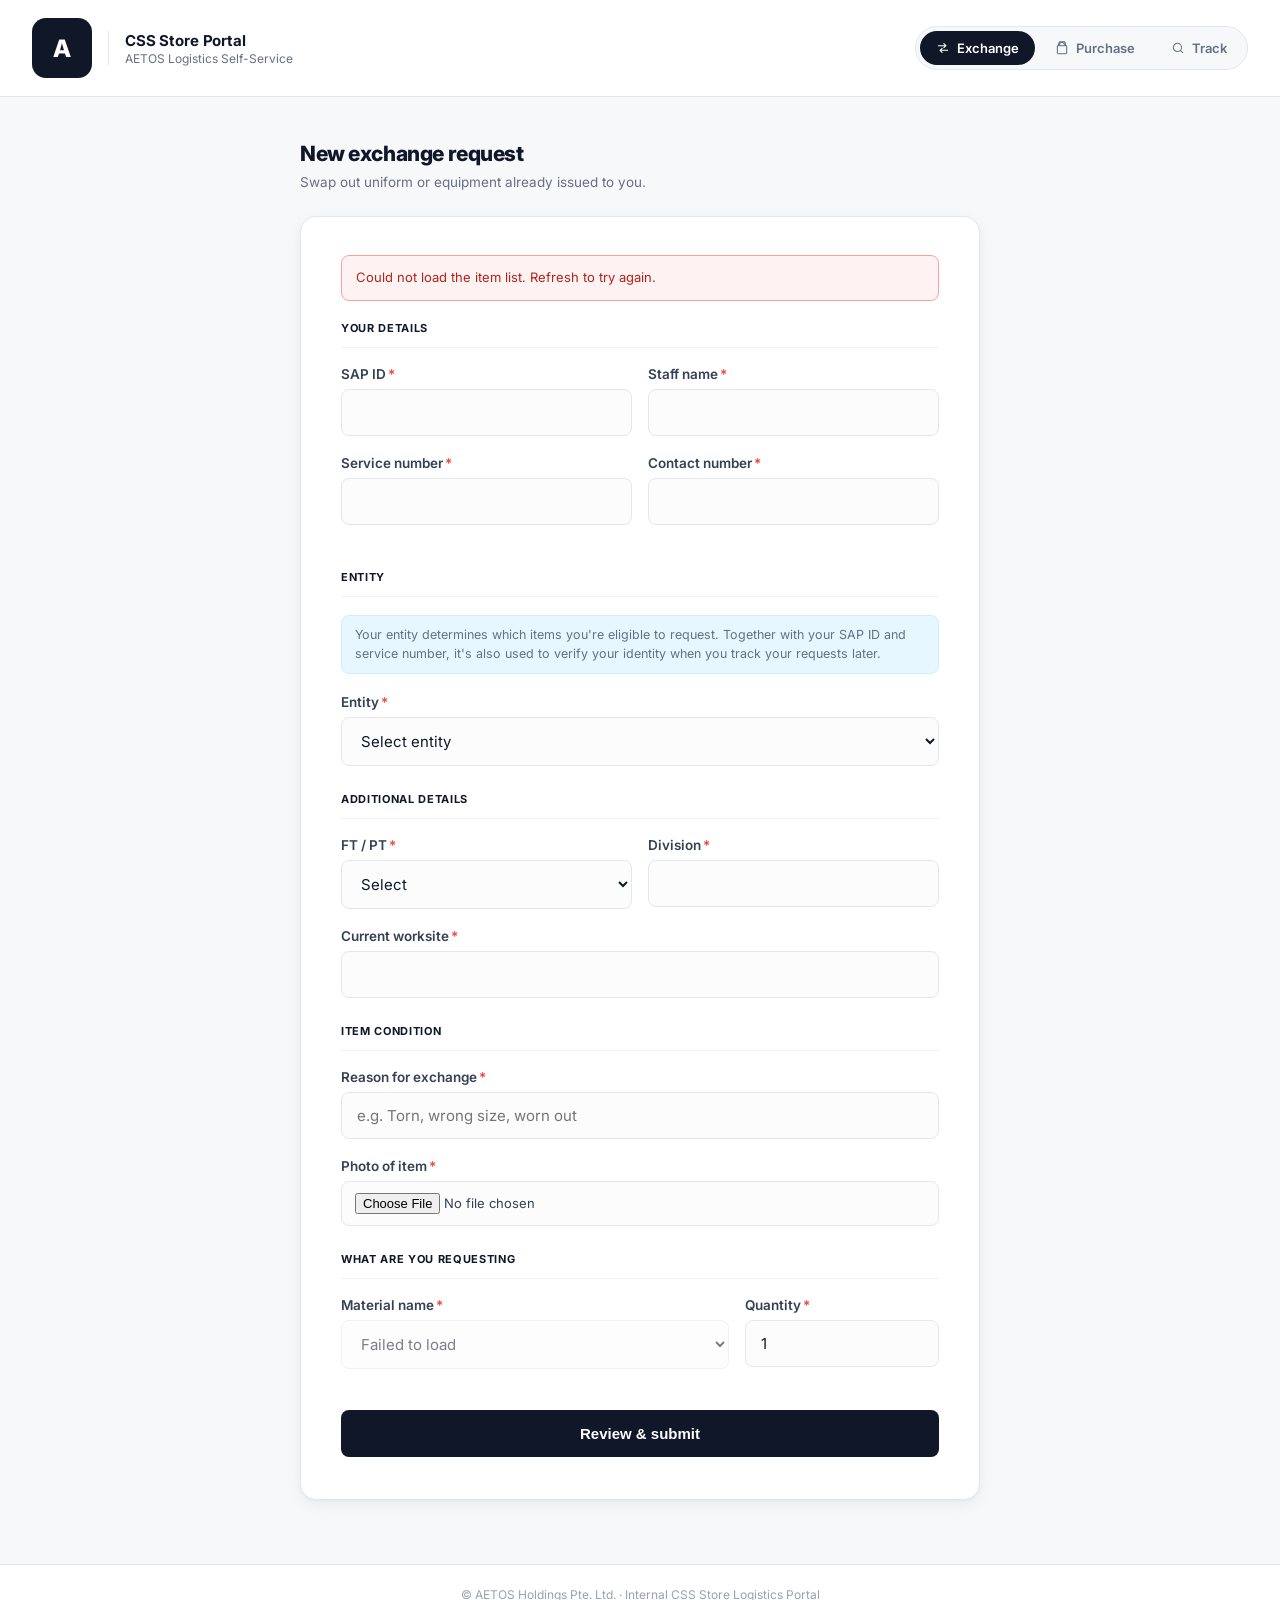
==== commit c8e12f5b: "Update index.html" ====
--- a/index.html
+++ b/index.html
@@ -3,7 +3,7 @@
 <head>
   <meta charset="UTF-8">
   <meta name="viewport" content="width=device-width, initial-scale=1.0">
-  <title>CSS Store Portal — AETOS</title>
+  <title>Logistics Central Store Portal — AETOS</title>
 
   <link rel="preconnect" href="https://fonts.googleapis.com">
   <link rel="preconnect" href="https://fonts.gstatic.com" crossorigin>
@@ -568,7 +568,7 @@
         <!-- Shared: entity (used for item eligibility AND to tag your unique Emp ID) -->
         <fieldset id="entityFieldset">
           <legend>ENTITY</legend>
-          <div class="helper-note">For Purchase requests, your entity determines which items you're eligible to buy. Together with your SAP ID and service number, it's also used to verify your identity when you track your requests later.</div>
+          <div class="helper-note">Your entity determines which items you're eligible to request. Together with your SAP ID and service number, it's also used to verify your identity when you track your requests later.</div>
           <div class="field" id="field-entity">
             <label for="entity">Entity<span class="req">*</span></label>
             <select id="entity">
@@ -774,12 +774,11 @@
   });
 
   // ---- Entity -> category eligibility ----
-  // AGS can only buy items tagged SO; ASM only APO; AH only AH; items tagged
-  // with all three ("APO / SO / AH") are purchasable by any entity. This
-  // only applies to Purchase requests — Exchange items are drawn from the
-  // full catalog regardless of entity (the Materials Database's category
-  // tags don't cover every exchange-only item, so filtering Exchange by
-  // entity was hiding items that should have been selectable).
+  // AGS can only request items tagged SO; ASM only APO; AH only AH; items
+  // tagged with all three ("APO / SO / AH") are eligible for any entity.
+  // This applies to BOTH Purchase and Exchange requests — every item in
+  // the Materials Database needs a Category tag for its eligible
+  // entity/entities, or it simply won't appear for anyone.
   const ENTITY_CODE = {
     'AETOS Holdings': 'AH',
     'AETOS Security Management': 'APO',
@@ -798,11 +797,6 @@
 
   function refreshMaterialsForCurrentEntity() {
     materialSelect.value = '';
-
-    if (requestType === 'Exchange') {
-      renderMaterialOptions(allMaterials, allMaterials.length ? 'Select an item' : 'No items found');
-      return;
-    }
 
     const entity = document.getElementById('entity').value;
     if (!entity) {
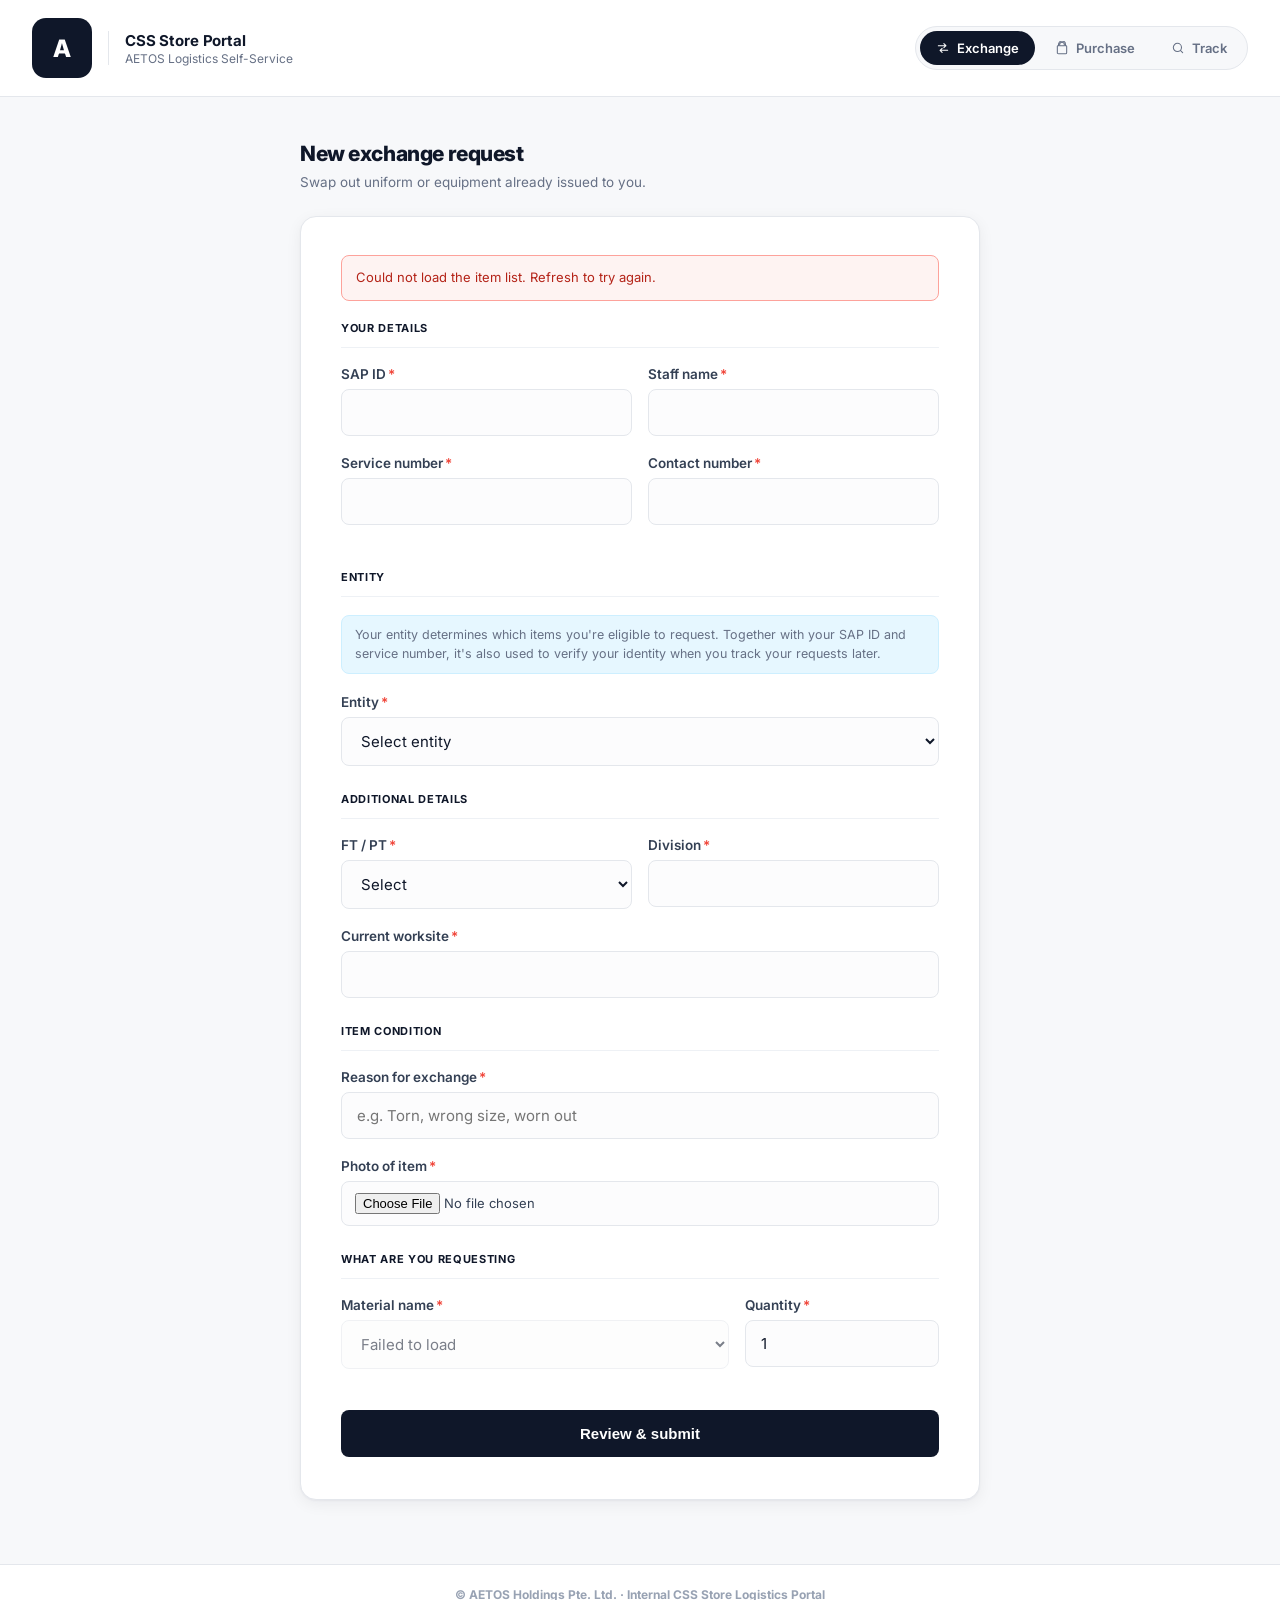
==== commit 1b414225: "Update index.html" ====
--- a/index.html
+++ b/index.html
@@ -698,7 +698,21 @@
       </div>
 
       <div class="notice-box">
-        <strong>Please note:</strong> For all approved Purchase and Exchange requests, kindly arrange for a representative to attend the store and collect the item by the next working day. Requests not collected within this timeframe cannot be guaranteed, as stock availability is subject to change at any time. Checking your request status here before making a trip also helps avoid an unnecessary visit to the store for an item that may no longer be in stock.
+        <strong>Important Notice on Approved Purchase & Exchange Requests
+
+Please ensure all approved requests are collected by the next working day. Uncollected stock cannot be held or guaranteed as inventory changes continuously.
+
+Collection Guidelines:
+
+Purchase Requests: Head down to the store or send a representative to collect the item.
+
+Exchange Requests: Must be collected at HQ in person. Alternatively, inform:
+
+AGS: Security Executive or Operations Manager
+
+ASM: Team Leader and above
+
+Tip: Always check your request status online before visiting the store to ensure your item is ready for collection.
         <br><br>
         Please avoid scheduling collections during Thursday and Friday morning sessions, as these times are reserved for SO/APO onboarding.
       </div>
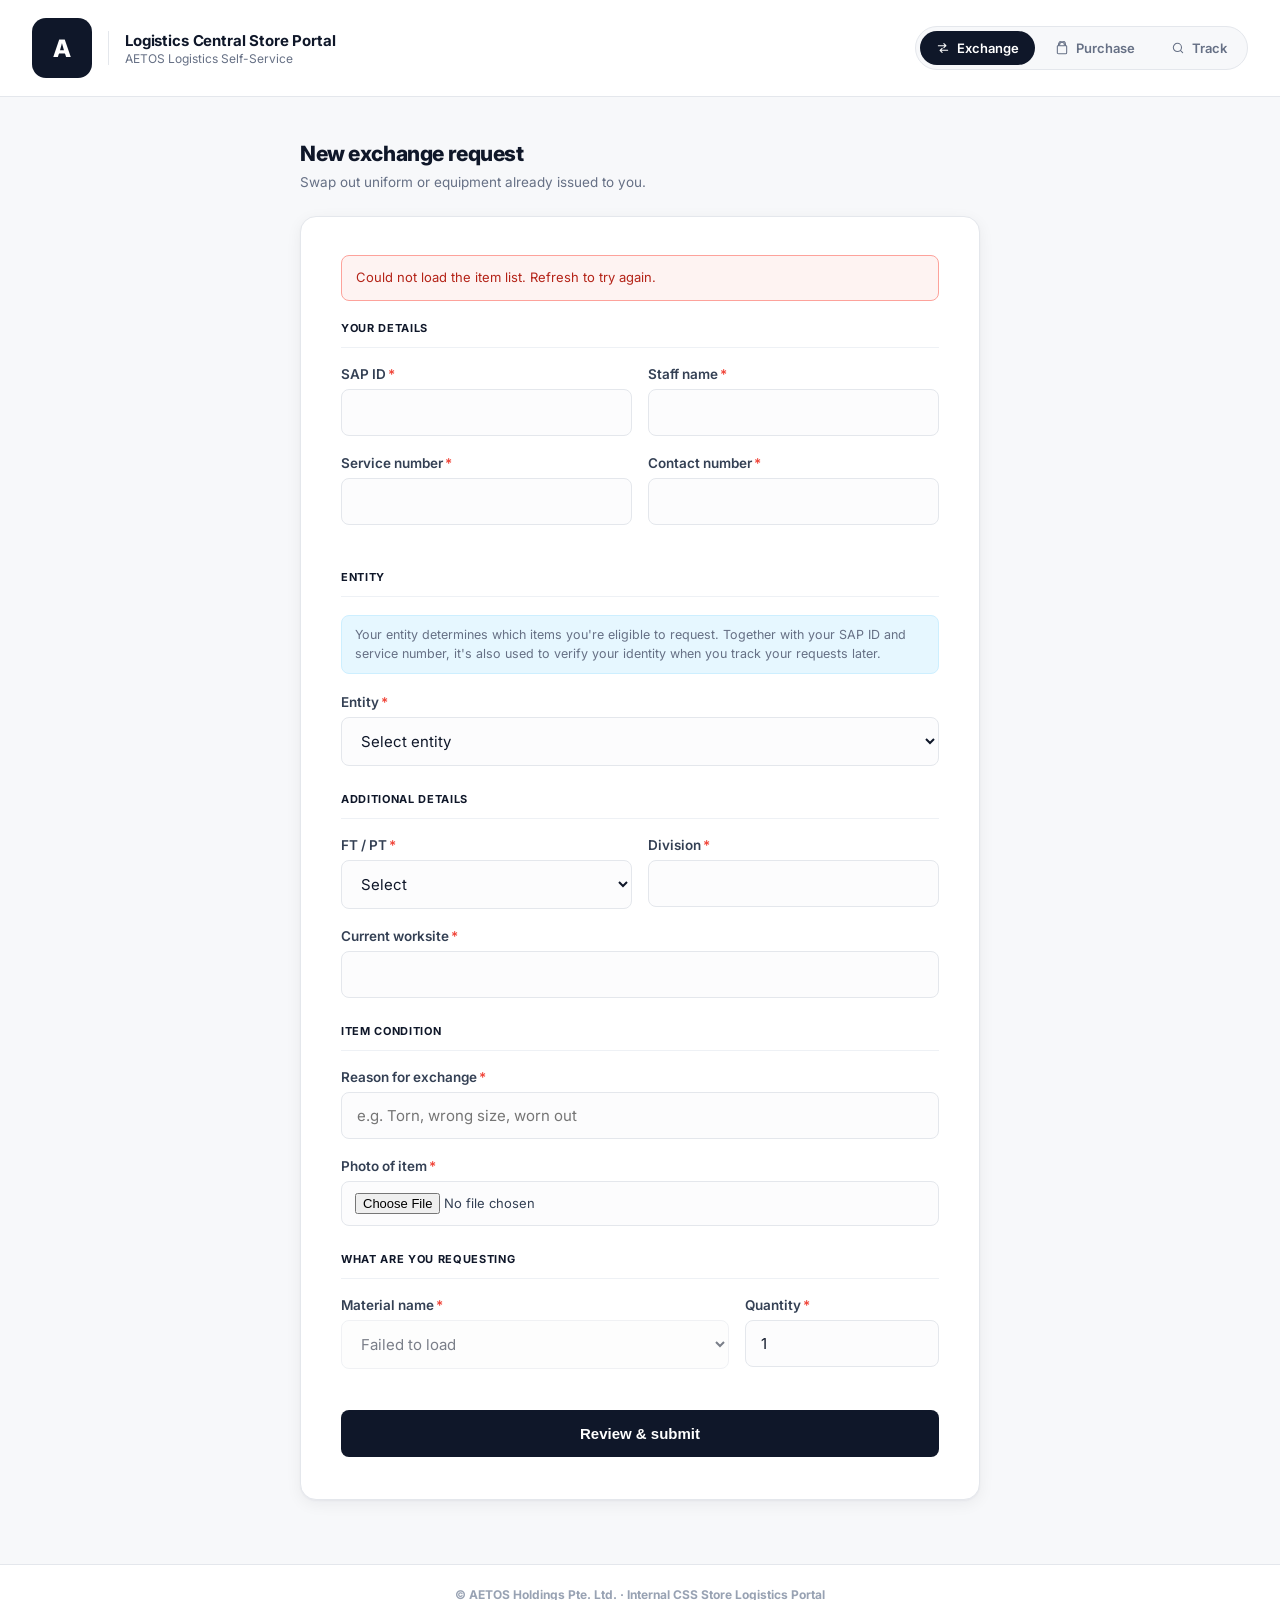
==== commit dc4f5658: "Update index.html" ====
--- a/index.html
+++ b/index.html
@@ -489,7 +489,7 @@
     </svg>
     <div class="brand-divider"></div>
     <div>
-      <div class="brand-title">CSS Store Portal</div>
+      <div class="brand-title">Logistics Central Store Portal</div>
       <div class="brand-subtitle">AETOS Logistics Self-Service</div>
     </div>
   </div>
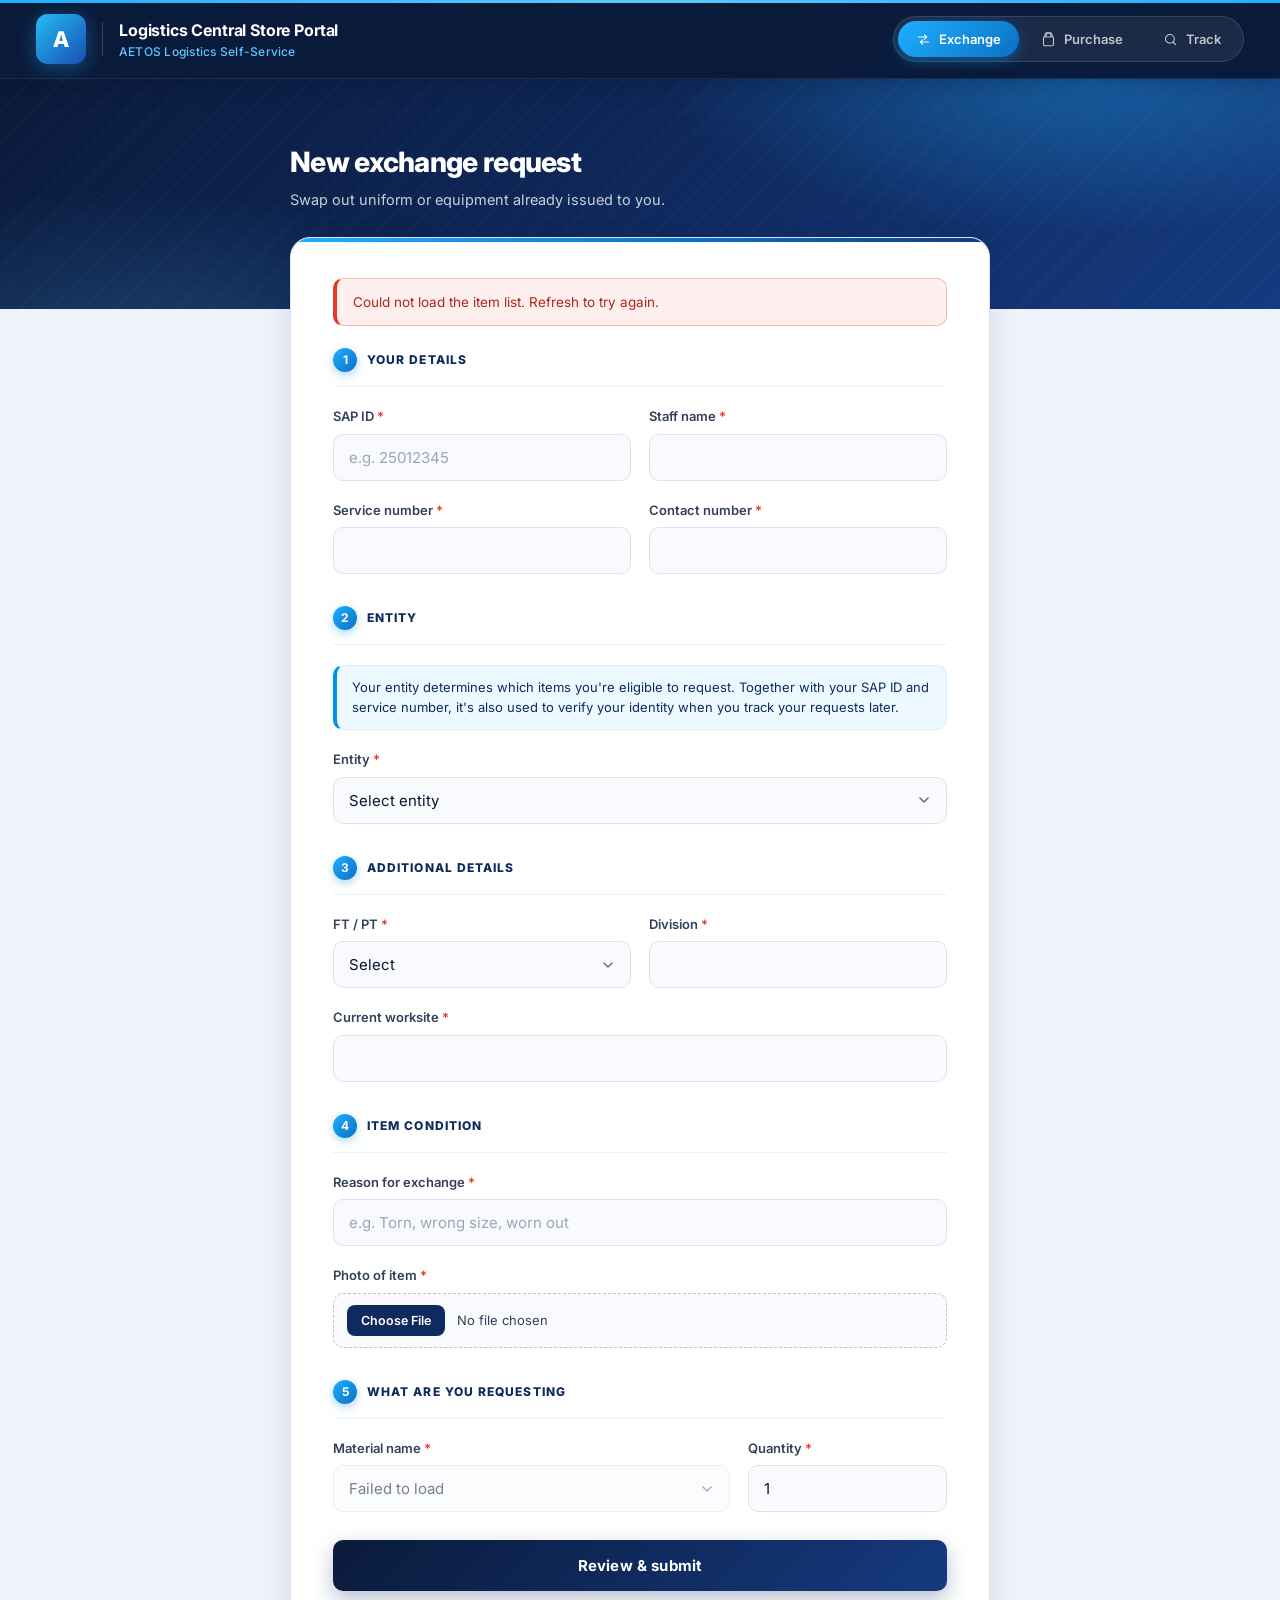
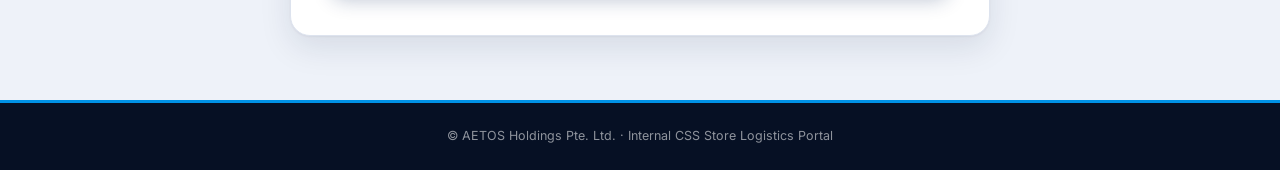
==== commit bdc8a75e: "Update index.html" ====
--- a/index.html
+++ b/index.html
@@ -8,484 +8,22 @@
   <link rel="preconnect" href="https://fonts.googleapis.com">
   <link rel="preconnect" href="https://fonts.gstatic.com" crossorigin>
   <link href="https://fonts.googleapis.com/css2?family=Inter:wght@400;500;600;700;800&family=JetBrains+Mono:wght@500;600&display=swap" rel="stylesheet">
-
-  <style>
-    :root {
-      --ink-900: #0F1729;
-      --ink-700: #344054;
-      --ink-500: #667085;
-      --ink-300: #98A2B3;
-      --line: #E4E7EC;
-      --line-soft: #EEF1F5;
-      --surface: #FFFFFF;
-      --bg: #F7F8FA;
-
-      --brand-600: #00A8E8;
-      --brand-700: #0086BA;
-      --brand-50: #E6F7FF;
-      --brand-100: #CDEFFF;
-
-      --green-600: #17B26A;
-      --green-50: #EDFCF2;
-      --amber-600: #F79009;
-      --amber-50: #FFFAEB;
-      --red-600: #F04438;
-      --red-50: #FEF3F2;
-
-      --radius-sm: 8px;
-      --radius-md: 12px;
-      --radius-lg: 16px;
-      --shadow-card: 0 1px 2px rgba(16,24,40,0.04), 0 4px 16px rgba(16,24,40,0.06);
-      --shadow-pop: 0 4px 6px rgba(16,24,40,0.05), 0 20px 40px rgba(16,24,40,0.14);
-    }
-
-    * { box-sizing: border-box; }
-    html, body { height: 100%; }
-
-    body {
-      margin: 0;
-      font-family: 'Inter', -apple-system, BlinkMacSystemFont, sans-serif;
-      color: var(--ink-900);
-      background: var(--bg);
-      min-height: 100vh;
-      display: flex;
-      flex-direction: column;
-      -webkit-font-smoothing: antialiased;
-    }
-
-    .accent-strip {
-      height: 3px;
-      background: linear-gradient(90deg, var(--brand-600), #37D6FF, var(--brand-600));
-      background-size: 200% 100%;
-    }
-
-    /* ---------- Header ---------- */
-    header {
-      background: var(--surface);
-      border-bottom: 1px solid var(--line);
-      padding: 18px 32px;
-      display: flex;
-      align-items: center;
-      justify-content: space-between;
-      gap: 20px;
-      flex-wrap: wrap;
-      position: sticky;
-      top: 0;
-      z-index: 50;
-    }
-
-    .brand-group { display: flex; align-items: center; gap: 16px; }
-    .brand-logo { height: 60px; width: auto; display: block; }
-    .brand-divider { width: 1px; height: 34px; background: var(--line); }
-    .brand-title { font-size: 15px; font-weight: 700; color: var(--ink-900); letter-spacing: -0.01em; }
-    .brand-subtitle { font-size: 12px; color: var(--ink-500); margin-top: 1px; }
-
-    nav.tabs {
-      display: flex;
-      gap: 4px;
-      background: var(--bg);
-      padding: 4px;
-      border-radius: 999px;
-      border: 1px solid var(--line);
-    }
-
-    .tab-btn {
-      display: flex;
-      align-items: center;
-      gap: 7px;
-      padding: 9px 16px;
-      border: none;
-      background: transparent;
-      border-radius: 999px;
-      font-family: inherit;
-      font-size: 13px;
-      font-weight: 600;
-      color: var(--ink-500);
-      cursor: pointer;
-      transition: background 0.15s ease, color 0.15s ease;
-      white-space: nowrap;
-    }
-
-    .tab-btn svg { flex-shrink: 0; }
-    .tab-btn:hover { color: var(--ink-700); }
-    .tab-btn.active { background: var(--ink-900); color: #fff; }
-
-    /* ---------- Main ---------- */
-    main {
-      width: 100%;
-      max-width: 720px;
-      margin: 0 auto;
-      padding: 44px 20px 64px;
-      flex-grow: 1;
-    }
-
-    .view { display: none; }
-    .view.active { display: block; }
-
-    .intro { margin-bottom: 24px; }
-    .intro h1 { font-size: 21px; font-weight: 800; letter-spacing: -0.02em; margin: 0 0 6px; }
-    .intro p { font-size: 13.5px; color: var(--ink-500); margin: 0; line-height: 1.5; }
-
-    .card {
-      background: var(--surface);
-      border: 1px solid var(--line);
-      border-radius: var(--radius-lg);
-      box-shadow: var(--shadow-card);
-      padding: 38px 40px 42px;
-    }
-
-    .alert {
-      display: none;
-      font-size: 13px;
-      padding: 12px 14px;
-      border-radius: var(--radius-sm);
-      margin-bottom: 20px;
-      line-height: 1.5;
-    }
-    .alert.error { display: block; background: var(--red-50); color: #B42318; border: 1px solid #FDA29B; }
-
-    fieldset { border: none; padding: 0; margin: 0 0 26px; }
-    fieldset:last-of-type { margin-bottom: 0; }
-
-    legend {
-      display: flex;
-      align-items: center;
-      gap: 8px;
-      font-size: 11px;
-      font-weight: 700;
-      letter-spacing: 0.06em;
-      color: var(--ink-900);
-      padding: 0 0 12px;
-      width: 100%;
-      border-bottom: 1px solid var(--line-soft);
-      margin-bottom: 18px;
-    }
-
-    .field { margin-bottom: 19px; }
-    .field:last-child { margin-bottom: 0; }
-
-    label {
-      display: block;
-      font-size: 13.5px;
-      font-weight: 600;
-      margin-bottom: 7px;
-      color: var(--ink-700);
-    }
-    label .req { color: var(--red-600); margin-left: 2px; }
-
-    input[type="text"],
-    input[type="tel"],
-    input[type="number"],
-    select {
-      width: 100%;
-      padding: 13px 15px;
-      font-size: 15px;
-      border: 1px solid var(--line);
-      border-radius: var(--radius-sm);
-      background: #FCFCFD;
-      color: var(--ink-900);
-      font-family: inherit;
-      transition: border-color 0.12s ease, box-shadow 0.12s ease, background 0.12s ease;
-    }
-
-    input[type="file"] {
-      width: 100%;
-      padding: 11px 13px;
-      font-size: 13px;
-      border: 1px solid var(--line);
-      border-radius: var(--radius-sm);
-      background: #FCFCFD;
-      color: var(--ink-700);
-      font-family: inherit;
-    }
-
-    input:focus, select:focus {
-      outline: none;
-      border-color: var(--brand-600);
-      background: #fff;
-      box-shadow: 0 0 0 3.5px var(--brand-100);
-    }
-
-    select:disabled, input:disabled { opacity: 0.55; }
-
-    .row2 { display: grid; grid-template-columns: 1fr 1fr; gap: 16px; }
-    .row-item-qty { display: grid; grid-template-columns: 2fr 1fr; gap: 16px; }
-
-    .error-text {
-      color: var(--red-600);
-      font-size: 11.5px;
-      margin-top: 5px;
-      display: none;
-    }
-    .field.invalid input, .field.invalid select { border-color: var(--red-600); }
-    .field.invalid .error-text { display: block; }
-
-    .helper-note {
-      font-size: 12.5px;
-      color: var(--ink-500);
-      background: var(--brand-50);
-      border: 1px solid var(--brand-100);
-      border-radius: var(--radius-sm);
-      padding: 10px 13px;
-      margin-bottom: 20px;
-      line-height: 1.5;
-    }
-
-    button.submit {
-      width: 100%;
-      padding: 15px;
-      background: var(--ink-900);
-      color: #fff;
-      border: none;
-      border-radius: var(--radius-sm);
-      font-size: 15px;
-      font-weight: 700;
-      cursor: pointer;
-      margin-top: 22px;
-      display: flex;
-      align-items: center;
-      justify-content: center;
-      gap: 8px;
-      transition: background 0.15s ease, transform 0.1s ease;
-    }
-    button.submit:hover { background: var(--brand-700); }
-    button.submit:active { transform: translateY(1px); }
-    button.submit:disabled { background: var(--ink-300); cursor: not-allowed; }
-
-    .spinner {
-      width: 15px; height: 15px;
-      border: 2px solid rgba(255,255,255,0.35);
-      border-radius: 50%;
-      border-top-color: #fff;
-      animation: spin 0.7s linear infinite;
-      display: none;
-    }
-    @keyframes spin { to { transform: rotate(360deg); } }
-
-    /* ---------- Modal ---------- */
-    .modal-backdrop {
-      position: fixed; inset: 0;
-      background: rgba(15,23,41,0.55);
-      backdrop-filter: blur(2px);
-      display: none;
-      align-items: center;
-      justify-content: center;
-      z-index: 200;
-      padding: 20px;
-    }
-    .modal-backdrop.active { display: flex; }
-
-    .modal-box {
-      background: #fff;
-      border-radius: var(--radius-lg);
-      max-width: 420px;
-      width: 100%;
-      padding: 26px;
-      box-shadow: var(--shadow-pop);
-      animation: modalIn 0.18s cubic-bezier(0.16,1,0.3,1);
-    }
-    @keyframes modalIn { from { transform: translateY(8px) scale(0.98); opacity: 0; } to { transform: translateY(0) scale(1); opacity: 1; } }
-
-    .modal-title { font-size: 16px; font-weight: 700; margin-bottom: 4px; }
-    .modal-sub { font-size: 12.5px; color: var(--ink-500); margin-bottom: 18px; }
-
-    .modal-summary {
-      background: var(--bg);
-      border-radius: var(--radius-sm);
-      padding: 14px 16px;
-      margin-bottom: 20px;
-    }
-    .modal-summary .row { display: flex; justify-content: space-between; font-size: 13px; padding: 5px 0; gap: 12px; }
-    .modal-summary .row span:first-child { color: var(--ink-500); flex-shrink: 0; }
-    .modal-summary .row span:last-child { font-weight: 600; text-align: right; }
-
-    .modal-actions { display: flex; gap: 10px; }
-    .btn-ghost {
-      flex: 1;
-      background: var(--bg);
-      color: var(--ink-700);
-      font-weight: 600;
-      font-size: 13.5px;
-      padding: 11px;
-      border: 1px solid var(--line);
-      border-radius: var(--radius-sm);
-      cursor: pointer;
-    }
-    .btn-ghost:hover { background: var(--line-soft); }
-    .modal-actions .submit { margin-top: 0; flex: 1.3; }
-
-    /* ---------- Success screen ---------- */
-    .success-icon {
-      width: 52px; height: 52px;
-      border-radius: 50%;
-      background: var(--green-50);
-      display: flex; align-items: center; justify-content: center;
-      margin-bottom: 18px;
-    }
-
-    .req-chip {
-      display: flex;
-      align-items: center;
-      justify-content: space-between;
-      background: var(--bg);
-      border: 1px dashed var(--line);
-      border-radius: var(--radius-md);
-      padding: 14px 16px;
-      margin: 18px 0 22px;
-    }
-    .req-chip .code {
-      font-family: 'JetBrains Mono', monospace;
-      font-size: 17px;
-      font-weight: 600;
-      color: var(--ink-900);
-    }
-    .req-chip button {
-      background: var(--surface);
-      border: 1px solid var(--line);
-      border-radius: 7px;
-      padding: 6px 12px;
-      font-size: 12px;
-      font-weight: 600;
-      color: var(--ink-700);
-      cursor: pointer;
-    }
-    .req-chip button:hover { background: var(--line-soft); }
-
-    .again-btn {
-      width: 100%;
-      background: var(--surface);
-      border: 1px solid var(--line);
-      color: var(--ink-900);
-      padding: 12px;
-      border-radius: var(--radius-sm);
-      font-size: 13.5px;
-      font-weight: 600;
-      cursor: pointer;
-    }
-    .again-btn:hover { background: var(--line-soft); }
-
-    /* ---------- Status tracker ---------- */
-    .lookup-row { display: flex; gap: 10px; margin-bottom: 4px; }
-    .lookup-row input { flex: 1; }
-    .lookup-row button {
-      padding: 10px 20px;
-      border-radius: var(--radius-sm);
-      border: none;
-      background: var(--ink-900);
-      color: #fff;
-      font-weight: 700;
-      font-size: 13.5px;
-      cursor: pointer;
-      white-space: nowrap;
-    }
-    .lookup-row button:hover { background: var(--brand-700); }
-    .lookup-row button:disabled { background: var(--ink-300); cursor: not-allowed; }
-
-    .lookup-hint {
-      font-size: 11.5px;
-      color: var(--ink-500);
-      margin: 8px 0 0;
-      line-height: 1.5;
-    }
-
-    .lookup-result { margin-top: 22px; display: flex; flex-direction: column; gap: 12px; }
-
-    .verified-name {
-      font-size: 12.5px;
-      color: var(--ink-500);
-    }
-    .verified-name strong { color: var(--ink-900); }
-
-    .record-card {
-      background: var(--bg);
-      border: 1px solid var(--line);
-      border-radius: var(--radius-md);
-      padding: 16px 18px;
-    }
-    .record-card.Pending { background: var(--bg); border-color: var(--line); }
-    .record-card.Approved { background: var(--green-50); border-color: #A6F4C5; }
-    .record-card.Rejected { background: var(--red-50); border-color: #FDA29B; }
-    .record-card.OutOfStock { background: var(--brand-50); border-color: var(--brand-100); }
-    .record-top { display: flex; justify-content: space-between; align-items: center; margin-bottom: 10px; }
-    .record-code { font-family: 'JetBrains Mono', monospace; font-size: 13px; font-weight: 600; color: var(--ink-900); }
-    .record-type {
-      font-size: 10.5px; font-weight: 700; letter-spacing: 0.04em; text-transform: uppercase;
-      color: var(--ink-500); background: var(--line-soft); padding: 3px 8px; border-radius: 5px; margin-left: 8px;
-    }
-    .status-pill { display: inline-flex; align-items: center; font-size: 11px; font-weight: 700; padding: 4px 10px; border-radius: 999px; white-space: nowrap; }
-    .status-pill.Pending { color: var(--amber-600); background: var(--amber-50); }
-    .status-pill.Approved { color: var(--green-600); background: var(--green-50); }
-    .status-pill.Rejected { color: var(--red-600); background: var(--red-50); }
-    .status-pill.OutOfStock { color: var(--brand-700); background: var(--brand-100); }
-
-    .record-row { display: flex; justify-content: space-between; font-size: 13px; padding: 3px 0; gap: 12px; }
-    .record-row span:first-child { color: var(--ink-500); flex-shrink: 0; }
-    .record-row span:last-child { font-weight: 600; text-align: right; }
-    .record-row a { color: var(--brand-600); font-weight: 600; text-decoration: none; }
-    .record-row a:hover { text-decoration: underline; }
-
-    .result-card {
-      background: var(--bg);
-      border-radius: var(--radius-md);
-      padding: 18px 20px;
-    }
-    .result-row { display: flex; justify-content: space-between; font-size: 13.5px; padding: 8px 0; border-bottom: 1px solid var(--line); gap: 12px; }
-    .result-row:last-child { border-bottom: none; }
-    .result-row span:first-child { color: var(--ink-500); flex-shrink: 0; }
-    .result-row span:last-child { font-weight: 600; text-align: right; }
-
-    .empty-state {
-      display: none;
-      text-align: center;
-      padding: 30px 20px;
-      color: var(--ink-500);
-      font-size: 13px;
-    }
-    .empty-state svg { margin-bottom: 10px; }
-
-    .notice-box {
-      margin-top: 22px;
-      font-size: 12.5px;
-      color: var(--ink-700);
-      background: var(--amber-50);
-      border: 1px solid #FEC84B;
-      border-radius: var(--radius-sm);
-      padding: 12px 14px;
-      line-height: 1.6;
-    }
-    .notice-box strong { color: var(--ink-900); }
-
-    footer {
-      padding: 22px;
-      font-size: 12px;
-      color: var(--ink-300);
-      text-align: center;
-      border-top: 1px solid var(--line);
-      background: var(--surface);
-    }
-
-    @media (max-width: 640px) {
-      header { padding: 14px 18px; }
-      .brand-title { font-size: 13.5px; }
-      .brand-subtitle { display: none; }
-      nav.tabs { width: 100%; justify-content: center; }
-      main { padding: 30px 16px 48px; }
-      .card { padding: 22px 18px 26px; }
-      .row2, .row-item-qty { grid-template-columns: 1fr; }
-      .lookup-row { flex-direction: column; }
-    }
-  </style>
+  <link rel="stylesheet" href="style.css">
 </head>
 <body>
 
-<div class="accent-strip"></div>
-
 <header>
   <div class="brand-group">
-    <!-- Placeholder — swap for the real AETOS logo PNG once supplied -->
+    <!-- Placeholder — swap for the real AETOS logo once supplied -->
     <svg class="brand-logo" viewBox="0 0 60 60" xmlns="http://www.w3.org/2000/svg" role="img" aria-label="AETOS logo placeholder">
-      <rect width="60" height="60" rx="14" fill="#0F1729"/>
-      <text x="30" y="39" font-family="Inter, -apple-system, sans-serif" font-size="24" font-weight="800" fill="#ffffff" text-anchor="middle">A</text>
+      <defs>
+        <linearGradient id="logoGrad" x1="0" y1="0" x2="1" y2="1">
+          <stop offset="0" stop-color="#22BDF5"/>
+          <stop offset="1" stop-color="#1B4DB1"/>
+        </linearGradient>
+      </defs>
+      <rect width="60" height="60" rx="14" fill="url(#logoGrad)"/>
+      <text x="30" y="40" font-family="Inter, -apple-system, sans-serif" font-size="26" font-weight="800" fill="#ffffff" text-anchor="middle">A</text>
     </svg>
     <div class="brand-divider"></div>
     <div>
@@ -494,22 +32,22 @@
     </div>
   </div>
 
-  <nav class="tabs" id="tabNav">
+  <nav class="tabs" id="tabNav" aria-label="Portal sections">
     <button class="tab-btn active" data-view="requestView" data-type="Exchange" type="button">
-      <svg width="14" height="14" viewBox="0 0 24 24" fill="none" xmlns="http://www.w3.org/2000/svg">
+      <svg width="15" height="15" viewBox="0 0 24 24" fill="none" xmlns="http://www.w3.org/2000/svg" aria-hidden="true">
         <path d="M4 8h13M17 8l-3.5-3.5M17 8l-3.5 3.5" stroke="currentColor" stroke-width="1.8" stroke-linecap="round" stroke-linejoin="round"/>
         <path d="M20 16H7M7 16l3.5-3.5M7 16l3.5 3.5" stroke="currentColor" stroke-width="1.8" stroke-linecap="round" stroke-linejoin="round"/>
       </svg>
       Exchange
     </button>
     <button class="tab-btn" data-view="requestView" data-type="Purchase" type="button">
-      <svg width="14" height="14" viewBox="0 0 24 24" fill="none" xmlns="http://www.w3.org/2000/svg">
+      <svg width="15" height="15" viewBox="0 0 24 24" fill="none" xmlns="http://www.w3.org/2000/svg" aria-hidden="true">
         <path d="M6 8V6a6 6 0 1112 0v2h1a1 1 0 011 1v11a2 2 0 01-2 2H6a2 2 0 01-2-2V9a1 1 0 011-1h1zm2 0h8V6a4 4 0 00-8 0v2z" stroke="currentColor" stroke-width="1.8" stroke-linejoin="round"/>
       </svg>
       Purchase
     </button>
     <button class="tab-btn" data-view="statusView" type="button">
-      <svg width="14" height="14" viewBox="0 0 24 24" fill="none" xmlns="http://www.w3.org/2000/svg">
+      <svg width="15" height="15" viewBox="0 0 24 24" fill="none" xmlns="http://www.w3.org/2000/svg" aria-hidden="true">
         <circle cx="11" cy="11" r="7" stroke="currentColor" stroke-width="1.8"/>
         <path d="M20 20l-4-4" stroke="currentColor" stroke-width="1.8" stroke-linecap="round"/>
       </svg>
@@ -518,6 +56,8 @@
   </nav>
 </header>
 
+<div class="hero" aria-hidden="true"></div>
+
 <main>
 
   <!-- REQUEST FORM VIEW -->
@@ -528,20 +68,19 @@
     </div>
 
     <div class="card">
-      <div class="alert" id="formAlert"></div>
+      <div class="alert" id="formAlert" role="alert"></div>
 
       <form id="requestForm" novalidate>
 
-        <!-- Shared: identity (both Exchange and Purchase). SAP ID + Service
-             Number together are the verified identity pair used later on
-             the Track page — Staff Name is for display/contact only. -->
+        <!-- Shared: identity. SAP ID + Service Number are the verified pair
+             used on the Track page. Staff name is for display/contact only. -->
         <fieldset id="identityFieldset">
-          <legend>YOUR DETAILS</legend>
+          <div class="section-title">Your details</div>
 
           <div class="row2">
             <div class="field" id="field-sapId">
               <label for="sapId">SAP ID<span class="req">*</span></label>
-              <input type="text" id="sapId" inputmode="numeric" maxlength="8">
+              <input type="text" id="sapId" inputmode="numeric" maxlength="8" placeholder="e.g. 25012345" autocomplete="off">
               <div class="error-text">Enter your SAP ID.</div>
             </div>
             <div class="field" id="field-staffName">
@@ -554,20 +93,20 @@
           <div class="row2">
             <div class="field" id="field-serviceNumber">
               <label for="serviceNumber">Service number<span class="req">*</span></label>
-              <input type="text" id="serviceNumber">
+              <input type="text" id="serviceNumber" autocomplete="off">
               <div class="error-text">Enter your service number.</div>
             </div>
             <div class="field" id="field-contactNumber">
               <label for="contactNumber">Contact number<span class="req">*</span></label>
-              <input type="tel" id="contactNumber">
+              <input type="tel" id="contactNumber" autocomplete="tel">
               <div class="error-text">Enter a contact number.</div>
             </div>
           </div>
         </fieldset>
 
-        <!-- Shared: entity (used for item eligibility AND to tag your unique Emp ID) -->
+        <!-- Shared: entity -->
         <fieldset id="entityFieldset">
-          <legend>ENTITY</legend>
+          <div class="section-title">Entity</div>
           <div class="helper-note">Your entity determines which items you're eligible to request. Together with your SAP ID and service number, it's also used to verify your identity when you track your requests later.</div>
           <div class="field" id="field-entity">
             <label for="entity">Entity<span class="req">*</span></label>
@@ -583,7 +122,7 @@
 
         <!-- Exchange-only: additional details -->
         <fieldset id="exchangeExtraFieldset">
-          <legend>ADDITIONAL DETAILS</legend>
+          <div class="section-title">Additional details</div>
 
           <div class="row2">
             <div class="field" id="field-ftpt">
@@ -609,9 +148,9 @@
           </div>
         </fieldset>
 
-        <!-- Exchange-only: reason + photo of the item being exchanged -->
+        <!-- Exchange-only: reason + photo -->
         <fieldset id="exchangePhotoFieldset">
-          <legend>ITEM CONDITION</legend>
+          <div class="section-title">Item condition</div>
 
           <div class="field" id="field-reasonForExchange">
             <label for="reasonForExchange">Reason for exchange<span class="req">*</span></label>
@@ -628,7 +167,7 @@
 
         <!-- Shared: item -->
         <fieldset>
-          <legend id="itemLegend">WHAT ARE YOU REQUESTING</legend>
+          <div class="section-title" id="itemLegend">What are you requesting</div>
           <div class="row-item-qty">
             <div class="field" id="field-material">
               <label for="materialSelect">Material name<span class="req">*</span></label>
@@ -640,7 +179,7 @@
             <div class="field" id="field-qty">
               <label for="qty">Quantity<span class="req">*</span></label>
               <input type="number" id="qty" value="1" min="1" max="100">
-              <div class="error-text">Min. 1.</div>
+              <div class="error-text">Enter 1 to 100.</div>
             </div>
           </div>
         </fieldset>
@@ -654,21 +193,21 @@
   <div class="view" id="successView">
     <div class="card">
       <div class="success-icon">
-        <svg width="24" height="24" viewBox="0 0 24 24" fill="none" xmlns="http://www.w3.org/2000/svg">
-          <path d="M4 12.5L9.5 18L20 6" stroke="#17B26A" stroke-width="2.4" stroke-linecap="round" stroke-linejoin="round"/>
+        <svg width="26" height="26" viewBox="0 0 24 24" fill="none" xmlns="http://www.w3.org/2000/svg" aria-hidden="true">
+          <path d="M4 12.5L9.5 18L20 6" stroke="#12A15F" stroke-width="2.4" stroke-linecap="round" stroke-linejoin="round"/>
         </svg>
       </div>
-      <h1 style="font-size:19px; font-weight:800; margin:0 0 4px;">Request submitted</h1>
-      <p style="font-size:13.5px; color:var(--ink-500); margin:0;">Your request has been sent to the review queue.</p>
+      <h2 class="success-title">Request submitted</h2>
+      <p class="success-sub">Your request has been sent to the review queue. Keep your request number for reference.</p>
 
       <div class="req-chip">
         <span class="code" id="reqCodeDisplay">—</span>
         <button type="button" id="copyBtn">Copy</button>
       </div>
 
-      <div class="result-card" id="successSummary" style="margin-bottom:20px;"></div>
-
-      <button class="again-btn" id="againBtn">Submit another request</button>
+      <div class="result-card" id="successSummary"></div>
+
+      <button class="again-btn" id="againBtn" type="button">Submit another request</button>
     </div>
   </div>
 
@@ -681,8 +220,8 @@
 
     <div class="card">
       <div class="lookup-row">
-        <input type="text" id="lookupInput" inputmode="numeric" maxlength="8" placeholder="SAP ID e.g. 25012345">
-        <input type="text" id="lookupServiceInput" placeholder="Service number as submitted">
+        <input type="text" id="lookupInput" inputmode="numeric" maxlength="8" placeholder="SAP ID e.g. 25012345" aria-label="SAP ID" autocomplete="off">
+        <input type="text" id="lookupServiceInput" placeholder="Service number as submitted" aria-label="Service number" autocomplete="off">
         <button type="button" id="lookupBtn">Search</button>
       </div>
       <p class="lookup-hint">For your privacy, your SAP ID and service number must both match your submission exactly before any requests are shown.</p>
@@ -690,31 +229,30 @@
       <div class="lookup-result" id="lookupResult"></div>
 
       <div class="empty-state" id="notFound">
-        <svg width="32" height="32" viewBox="0 0 24 24" fill="none" xmlns="http://www.w3.org/2000/svg">
+        <svg width="34" height="34" viewBox="0 0 24 24" fill="none" xmlns="http://www.w3.org/2000/svg" aria-hidden="true">
           <circle cx="11" cy="11" r="7" stroke="#98A2B3" stroke-width="1.6"/>
           <path d="M20 20l-4-4" stroke="#98A2B3" stroke-width="1.6" stroke-linecap="round"/>
         </svg>
-        <div id="notFoundText">No requests found for that SAP ID.<br>Double-check it matches exactly (8 digits, starting with 25).</div>
+        <div id="notFoundText">No requests found for that SAP ID.</div>
       </div>
 
       <div class="notice-box">
-        <strong>Important Notice on Approved Purchase & Exchange Requests
-
-Please ensure all approved requests are collected by the next working day. Uncollected stock cannot be held or guaranteed as inventory changes continuously.
-
-Collection Guidelines:
-
-Purchase Requests: Head down to the store or send a representative to collect the item.
-
-Exchange Requests: Must be collected at HQ in person. Alternatively, inform:
-
-AGS: Security Executive or Operations Manager
-
-ASM: Team Leader and above
-
-Tip: Always check your request status online before visiting the store to ensure your item is ready for collection.
-        <br><br>
-        Please avoid scheduling collections during Thursday and Friday morning sessions, as these times are reserved for SO/APO onboarding.
+        <h3>Important notice on approved Purchase &amp; Exchange requests</h3>
+        <p>Please ensure all approved requests are collected by the next working day. Uncollected stock cannot be held or guaranteed as inventory changes continuously.</p>
+
+        <h4>Collection guidelines</h4>
+        <ul>
+          <li><strong>Purchase requests:</strong> head down to the store or send a representative to collect the item.</li>
+          <li><strong>Exchange requests:</strong> must be collected at HQ in person. Alternatively, inform:
+            <ul>
+              <li><strong>AGS:</strong> Security Executive or Operations Manager</li>
+              <li><strong>ASM:</strong> Team Leader and above</li>
+            </ul>
+          </li>
+        </ul>
+
+        <p class="tip"><strong>Tip:</strong> always check your request status online before visiting the store to make sure your item is ready for collection.</p>
+        <p class="tip"><strong>Please note:</strong> avoid scheduling collections during Thursday and Friday morning sessions, as these times are reserved for SO/APO onboarding.</p>
       </div>
     </div>
   </div>
@@ -723,13 +261,13 @@
 
 <!-- CONFIRM MODAL -->
 <div class="modal-backdrop" id="confirmModal">
-  <div class="modal-box">
-    <div class="modal-title">Confirm submission</div>
+  <div class="modal-box" role="dialog" aria-modal="true" aria-labelledby="modalTitle">
+    <div class="modal-title" id="modalTitle">Confirm submission</div>
     <div class="modal-sub">Double-check before this goes to the review queue.</div>
     <div class="modal-summary" id="modalSummary"></div>
     <div class="modal-actions">
-      <button class="btn-ghost" id="editBtn">Edit</button>
-      <button class="submit" id="confirmSendBtn">
+      <button class="btn-ghost" id="editBtn" type="button">Edit</button>
+      <button class="submit" id="confirmSendBtn" type="button">
         <span class="spinner" id="btnSpinner"></span>
         <span id="btnText">Confirm &amp; send</span>
       </button>
@@ -744,10 +282,11 @@
 
   let requestType = 'Exchange';
   let photoData = null; // { base64, mimeType, fileName } once a photo is selected
+  let allMaterials = [];
 
   const copy = {
-    Exchange: { title: 'New exchange request', sub: 'Swap out uniform or equipment already issued to you.', legend: 'WHAT ARE YOU REQUESTING' },
-    Purchase: { title: 'New purchase request', sub: 'Buy a new item outright for one of the entities below.', legend: 'ITEM' },
+    Exchange: { title: 'New exchange request', sub: 'Swap out uniform or equipment already issued to you.', legend: 'What are you requesting' },
+    Purchase: { title: 'New purchase request', sub: 'Buy a new item outright for one of the entities below.', legend: 'Item' },
   };
 
   const tabNav = document.getElementById('tabNav');
@@ -759,9 +298,41 @@
   const materialSelect = document.getElementById('materialSelect');
   const formAlert = document.getElementById('formAlert');
 
+  function escapeHtml(str) {
+    return String(str == null ? '' : str).replace(/[&<>"']/g, c => ({
+      '&': '&amp;', '<': '&lt;', '>': '&gt;', '"': '&quot;', "'": '&#39;',
+    }[c]));
+  }
+
+  // Only allow http(s) links for photo URLs coming back from the sheet.
+  function safeUrl(url) {
+    const s = String(url || '').trim();
+    return /^https?:\/\//i.test(s) ? s : '';
+  }
+
+  function showAlert(message) {
+    formAlert.textContent = message;
+    formAlert.classList.add('error');
+    window.scrollTo({ top: 0, behavior: 'smooth' });
+  }
+
+  function clearAlert() {
+    formAlert.textContent = '';
+    formAlert.classList.remove('error');
+  }
+
   function showView(id) {
     document.querySelectorAll('.view').forEach(v => v.classList.remove('active'));
     document.getElementById(id).classList.add('active');
+  }
+
+  function applyRequestTypeUI() {
+    introTitle.textContent = copy[requestType].title;
+    introSub.textContent = copy[requestType].sub;
+    itemLegend.textContent = copy[requestType].legend;
+    const isExchange = requestType === 'Exchange';
+    exchangeExtraFieldset.hidden = !isExchange;
+    exchangePhotoFieldset.hidden = !isExchange;
   }
 
   tabNav.addEventListener('click', (e) => {
@@ -776,23 +347,16 @@
     }
 
     requestType = btn.dataset.type;
-    introTitle.textContent = copy[requestType].title;
-    introSub.textContent = copy[requestType].sub;
-    itemLegend.textContent = copy[requestType].legend;
-    exchangeExtraFieldset.style.display = requestType === 'Exchange' ? 'block' : 'none';
-    exchangePhotoFieldset.style.display = requestType === 'Exchange' ? 'block' : 'none';
-
+    applyRequestTypeUI();
+    clearAlert();
+    document.querySelectorAll('.field.invalid').forEach(f => f.classList.remove('invalid'));
     refreshMaterialsForCurrentEntity();
-
     showView('requestView');
   });
 
   // ---- Entity -> category eligibility ----
-  // AGS can only request items tagged SO; ASM only APO; AH only AH; items
-  // tagged with all three ("APO / SO / AH") are eligible for any entity.
-  // This applies to BOTH Purchase and Exchange requests — every item in
-  // the Materials Database needs a Category tag for its eligible
-  // entity/entities, or it simply won't appear for anyone.
+  // AGS -> SO, ASM -> APO, AH -> AH. Items tagged "APO / SO / AH" suit all.
+  // (The server re-checks this, so it cannot be bypassed.)
   const ENTITY_CODE = {
     'AETOS Holdings': 'AH',
     'AETOS Security Management': 'APO',
@@ -809,9 +373,18 @@
     return allMaterials.filter(m => categoryCodes(m.category).includes(code));
   }
 
+  function renderMaterialOptions(list, placeholder) {
+    if (list.length === 0) {
+      materialSelect.innerHTML = `<option value="">${escapeHtml(placeholder)}</option>`;
+      materialSelect.disabled = true;
+      return;
+    }
+    materialSelect.innerHTML = `<option value="">${escapeHtml(placeholder)}</option>` +
+      list.map(m => `<option value="${escapeHtml(m.name)}">${escapeHtml(m.name)}</option>`).join('');
+    materialSelect.disabled = false;
+  }
+
   function refreshMaterialsForCurrentEntity() {
-    materialSelect.value = '';
-
     const entity = document.getElementById('entity').value;
     if (!entity) {
       renderMaterialOptions([], 'Select entity first');
@@ -823,20 +396,6 @@
 
   document.getElementById('entity').addEventListener('change', refreshMaterialsForCurrentEntity);
 
-  // ---- Load materials ----
-  let allMaterials = [];
-
-  function renderMaterialOptions(list, placeholder) {
-    if (list.length === 0) {
-      materialSelect.innerHTML = `<option value="">${placeholder}</option>`;
-      materialSelect.disabled = true;
-      return;
-    }
-    materialSelect.innerHTML = `<option value="">${placeholder}</option>` +
-      list.map(m => `<option value="${escapeHtml(m.name)}">${escapeHtml(m.name)}</option>`).join('');
-    materialSelect.disabled = false;
-  }
-
   async function loadMaterials() {
     try {
       const res = await fetch(`${APPS_SCRIPT_URL}?action=getMaterials`);
@@ -851,57 +410,78 @@
       refreshMaterialsForCurrentEntity();
 
     } catch (err) {
-      formAlert.textContent = 'Could not load the item list. Refresh to try again.';
-      formAlert.classList.add('error');
+      showAlert('Could not load the item list. Refresh to try again.');
       materialSelect.innerHTML = '<option value="">Failed to load</option>';
     }
   }
 
-  // ---- Auto-capitalize name fields (Title Case), regardless of how typed ----
+  // ---- Auto-capitalize name (Title Case) ----
   function toTitleCase(str) {
     return str
       .toLowerCase()
       .replace(/(^|[\s\-'.])([a-z])/g, (match, sep, letter) => sep + letter.toUpperCase());
   }
 
-  function autoCapitalize(input) {
-    input.addEventListener('blur', () => {
-      const value = input.value.trim();
-      if (value) input.value = toTitleCase(value);
+  const staffNameInput = document.getElementById('staffName');
+  staffNameInput.addEventListener('blur', () => {
+    const value = staffNameInput.value.trim();
+    if (value) staffNameInput.value = toTitleCase(value);
+  });
+
+  // Digits only for SAP ID fields
+  ['sapId', 'lookupInput'].forEach(id => {
+    document.getElementById(id).addEventListener('input', (e) => {
+      e.target.value = e.target.value.replace(/\D/g, '');
     });
-  }
-
-  autoCapitalize(document.getElementById('staffName'));
-
-  function escapeHtml(str) {
-    return String(str).replace(/[&<>"']/g, c => ({
-      '&': '&amp;', '<': '&lt;', '>': '&gt;', '"': '&quot;', "'": '&#39;',
-    }[c]));
-  }
-
-  loadMaterials();
+  });
 
   // ---- Photo upload (Exchange only) ----
-  function fileToBase64(file) {
+  // Phone photos are often 4-10 MB. Shrink to max 1600px JPEG first so the
+  // upload is fast and stays within Apps Script request limits.
+  function blobToBase64(blob) {
     return new Promise((resolve, reject) => {
       const reader = new FileReader();
       reader.onload = () => resolve(String(reader.result).split(',')[1]);
       reader.onerror = () => reject(new Error('File read failed'));
-      reader.readAsDataURL(file);
+      reader.readAsDataURL(blob);
     });
+  }
+
+  async function prepareImage(file) {
+    if (!file.type || !file.type.startsWith('image/')) {
+      throw new Error('Please choose an image file.');
+    }
+    try {
+      const bitmap = await createImageBitmap(file);
+      const maxSide = 1600;
+      const scale = Math.min(1, maxSide / Math.max(bitmap.width, bitmap.height));
+      const canvas = document.createElement('canvas');
+      canvas.width = Math.round(bitmap.width * scale);
+      canvas.height = Math.round(bitmap.height * scale);
+      canvas.getContext('2d').drawImage(bitmap, 0, 0, canvas.width, canvas.height);
+      const blob = await new Promise(resolve => canvas.toBlob(resolve, 'image/jpeg', 0.8));
+      if (!blob) throw new Error('Compression failed');
+      return { blob, mimeType: 'image/jpeg', fileName: file.name.replace(/\.[^.]+$/, '') + '.jpg' };
+    } catch (err) {
+      // Browser couldn't decode it (e.g. HEIC) — fall back to the original if small enough.
+      if (file.size > 6 * 1024 * 1024) throw new Error('That photo is too large. Please choose a smaller image.');
+      return { blob: file, mimeType: file.type, fileName: file.name };
+    }
   }
 
   document.getElementById('itemPhoto').addEventListener('change', async (e) => {
     const file = e.target.files[0];
     if (!file) { photoData = null; return; }
     try {
-      const base64 = await fileToBase64(file);
-      photoData = { base64, mimeType: file.type || 'image/jpeg', fileName: file.name };
+      const prepared = await prepareImage(file);
+      const base64 = await blobToBase64(prepared.blob);
+      photoData = { base64, mimeType: prepared.mimeType, fileName: prepared.fileName };
       setInvalid('field-itemPhoto', false);
+      clearAlert();
     } catch (err) {
       photoData = null;
-      formAlert.textContent = 'Could not read that photo. Try a different file.';
-      formAlert.classList.add('error');
+      e.target.value = '';
+      showAlert(err.message || 'Could not read that photo. Try a different file.');
     }
   });
 
@@ -936,9 +516,11 @@
     let ok = true;
     if (!validateSapId()) ok = false;
 
+    const qtyValue = Number(document.getElementById('qty').value);
+
     let checks = [
       ['field-material', document.getElementById('materialSelect').value],
-      ['field-qty', document.getElementById('qty').value && Number(document.getElementById('qty').value) >= 1],
+      ['field-qty', Number.isInteger(qtyValue) && qtyValue >= 1 && qtyValue <= 100],
       ['field-staffName', document.getElementById('staffName').value.trim()],
       ['field-serviceNumber', document.getElementById('serviceNumber').value.trim()],
       ['field-contactNumber', document.getElementById('contactNumber').value.trim()],
@@ -961,13 +543,18 @@
       if (invalid) ok = false;
     });
 
+    if (!ok) {
+      const firstBad = document.querySelector('.field.invalid');
+      if (firstBad) firstBad.scrollIntoView({ behavior: 'smooth', block: 'center' });
+    }
+
     return ok;
   }
 
   function buildPayload() {
     const base = {
       materialName: document.getElementById('materialSelect').value,
-      qty: document.getElementById('qty').value,
+      qty: Number(document.getElementById('qty').value),
       requestType: requestType,
       sapId: document.getElementById('sapId').value.trim(),
       staffName: document.getElementById('staffName').value.trim(),
@@ -991,43 +578,51 @@
     return base;
   }
 
+  // Build the label/value rows used by both the confirm modal and success screen.
+  function summaryRows(p) {
+    const rows = [
+      ['Staff name', p.staffName],
+      ['SAP ID', p.sapId],
+      ['Service number', p.serviceNumber],
+      ['Entity', p.entity],
+      ['Item', p.materialName],
+      ['Quantity', p.qty],
+    ];
+    if (p.requestType === 'Exchange') {
+      rows.push(['Reason', p.reasonForExchange]);
+      rows.push(['Photo', p.photoFileName || 'Not attached']);
+    }
+    rows.unshift(['Request type', p.requestType]);
+    return rows;
+  }
+
+  function rowsToHtml(rows, rowClass) {
+    return rows.map(([k, v]) =>
+      `<div class="${rowClass}"><span>${escapeHtml(k)}</span><span>${escapeHtml(v)}</span></div>`
+    ).join('');
+  }
+
   // ---- Confirm modal ----
   const confirmModal = document.getElementById('confirmModal');
   const modalSummary = document.getElementById('modalSummary');
 
   document.getElementById('reviewBtn').addEventListener('click', () => {
-    formAlert.classList.remove('error');
+    clearAlert();
     if (!validate()) return;
 
-    const p = buildPayload();
-    const rows = requestType === 'Exchange'
-      ? [
-          ['Request type', 'Exchange'],
-          ['Staff name', p.staffName],
-          ['SAP ID', p.sapId],
-          ['Service number', p.serviceNumber],
-          ['Entity', p.entity],
-          ['Item', p.materialName],
-          ['Quantity', p.qty],
-          ['Reason', p.reasonForExchange],
-          ['Photo', photoData ? escapeHtml(photoData.fileName) : 'Not attached'],
-        ]
-      : [
-          ['Request type', 'Purchase'],
-          ['Staff name', p.staffName],
-          ['SAP ID', p.sapId],
-          ['Service number', p.serviceNumber],
-          ['Entity', p.entity],
-          ['Item', p.materialName],
-          ['Quantity', p.qty],
-        ];
-
-    modalSummary.innerHTML = rows.map(([k, v]) => `<div class="row"><span>${k}</span><span>${v}</span></div>`).join('');
+    modalSummary.innerHTML = rowsToHtml(summaryRows(buildPayload()), 'row');
     confirmModal.classList.add('active');
   });
 
   document.getElementById('editBtn').addEventListener('click', () => {
     confirmModal.classList.remove('active');
+  });
+
+  // Click outside the box (but not while sending) closes the modal
+  confirmModal.addEventListener('click', (e) => {
+    if (e.target === confirmModal && !document.getElementById('confirmSendBtn').disabled) {
+      confirmModal.classList.remove('active');
+    }
   });
 
   document.getElementById('confirmSendBtn').addEventListener('click', executeSubmission);
@@ -1044,6 +639,8 @@
     try {
       const payload = buildPayload();
 
+      // No Content-Type header on purpose: keeps this a "simple" request so
+      // the browser skips the CORS preflight that Apps Script can't answer.
       const res = await fetch(APPS_SCRIPT_URL, {
         method: 'POST',
         body: JSON.stringify(payload),
@@ -1056,14 +653,13 @@
       showSuccess(payload, result.requestId);
 
       document.getElementById('requestForm').reset();
-      materialSelect.value = '';
+      document.querySelectorAll('.field.invalid').forEach(f => f.classList.remove('invalid'));
       photoData = null;
       refreshMaterialsForCurrentEntity();
 
     } catch (err) {
       confirmModal.classList.remove('active');
-      formAlert.textContent = 'Could not submit: ' + err.message;
-      formAlert.classList.add('error');
+      showAlert('Could not submit: ' + err.message);
     } finally {
       btn.disabled = false;
       spinner.style.display = 'none';
@@ -1073,40 +669,22 @@
 
   function showSuccess(payload, requestId) {
     document.getElementById('reqCodeDisplay').textContent = requestId;
-
-    const rows = requestType === 'Exchange'
-      ? [
-          ['Staff name', payload.staffName],
-          ['Service number', payload.serviceNumber],
-          ['Entity', payload.entity],
-          ['Item', payload.materialName],
-          ['Quantity', payload.qty],
-          ['Reason', payload.reasonForExchange],
-          ['Photo', payload.photoFileName ? escapeHtml(payload.photoFileName) : 'Not attached'],
-        ]
-      : [
-          ['Staff name', payload.staffName],
-          ['Service number', payload.serviceNumber],
-          ['Entity', payload.entity],
-          ['Item', payload.materialName],
-          ['Quantity', payload.qty],
-        ];
-
-    document.getElementById('successSummary').innerHTML = rows.map(([k, v]) =>
-      `<div class="result-row"><span>${k}</span><span>${v}</span></div>`
-    ).join('');
-
+    document.getElementById('successSummary').innerHTML = rowsToHtml(summaryRows(payload), 'result-row');
     showView('successView');
+    window.scrollTo({ top: 0, behavior: 'smooth' });
   }
 
   document.getElementById('copyBtn').addEventListener('click', () => {
     const code = document.getElementById('reqCodeDisplay').textContent;
-    navigator.clipboard.writeText(code).then(() => {
-      const btn = document.getElementById('copyBtn');
-      const original = btn.textContent;
-      btn.textContent = 'Copied!';
-      setTimeout(() => { btn.textContent = original; }, 1500);
-    });
+    const btn = document.getElementById('copyBtn');
+    const original = btn.textContent;
+    const done = (text) => { btn.textContent = text; setTimeout(() => { btn.textContent = original; }, 1500); };
+
+    if (navigator.clipboard && navigator.clipboard.writeText) {
+      navigator.clipboard.writeText(code).then(() => done('Copied!'), () => done('Copy failed'));
+    } else {
+      done('Copy failed');
+    }
   });
 
   document.getElementById('againBtn').addEventListener('click', () => {
@@ -1123,29 +701,29 @@
 
   function buildRecordsHtml(requests) {
     return requests.map(r => {
-      const statusClass = r.status === 'Out of Stock' ? 'OutOfStock' : r.status;
+      const statusClass = r.status === 'Out of Stock' ? 'OutOfStock' : escapeHtml(r.status);
       const rows = [['Item', r.materialName], ['Quantity', r.qty]];
-      if (r.requestType === 'Purchase' && r.entity) rows.push(['Entity', r.entity]);
-      // Reason for exchange is only surfaced while it's actionable —
-      // i.e. the request is still Pending, or was Rejected.
+      if (r.entity) rows.push(['Entity', r.entity]);
+      // Reason is only shown while actionable (Pending or Rejected).
       if (r.requestType === 'Exchange' && r.reason && (r.status === 'Pending' || r.status === 'Rejected')) {
         rows.push(['Reason', r.reason]);
       }
 
-      const photoRow = r.photoLink
-        ? `<div class="record-row"><span>Photo</span><span><a href="${r.photoLink}" target="_blank" rel="noopener">View photo</a></span></div>`
+      const link = safeUrl(r.photoLink);
+      const photoRow = link
+        ? `<div class="record-row"><span>Photo</span><span><a href="${escapeHtml(link)}" target="_blank" rel="noopener noreferrer">View photo</a></span></div>`
         : '';
 
       return `
         <div class="record-card ${statusClass}">
           <div class="record-top">
             <div>
-              <span class="record-code">${r.requestId}</span>
-              <span class="record-type">${r.requestType}</span>
-            </div>
-            <span class="status-pill ${statusClass}">${r.status}</span>
-          </div>
-          ${rows.map(([k, v]) => `<div class="record-row"><span>${k}</span><span>${v}</span></div>`).join('')}
+              <span class="record-code">${escapeHtml(r.requestId)}</span>
+              <span class="record-type">${escapeHtml(r.requestType)}</span>
+            </div>
+            <span class="status-pill ${statusClass}">${escapeHtml(r.status)}</span>
+          </div>
+          ${rowsToHtml(rows, 'record-row')}
           ${photoRow}
         </div>
       `;
@@ -1192,6 +770,10 @@
   lookupBtn.addEventListener('click', checkStatus);
   lookupInput.addEventListener('keydown', e => { if (e.key === 'Enter') checkStatus(); });
   lookupServiceInput.addEventListener('keydown', e => { if (e.key === 'Enter') checkStatus(); });
+
+  // ---- Init ----
+  applyRequestTypeUI();
+  loadMaterials();
 </script>
 
 </body>
--- a/style.css
+++ b/style.css
@@ -0,0 +1,664 @@
+/* ==========================================================================
+   AETOS — Logistics Central Store Portal
+   Corporate / vibrant theme
+   ========================================================================== */
+
+:root {
+  /* Navy foundation */
+  --navy-950: #061024;
+  --navy-900: #0A1A3A;
+  --navy-800: #0F2A5F;
+  --navy-700: #153A80;
+
+  /* Vibrant brand blues */
+  --brand-700: #0A6FC2;
+  --brand-600: #0092E6;
+  --brand-500: #1FB0FF;
+  --brand-400: #5CC8FF;
+  --brand-100: #D6F0FF;
+  --brand-50:  #EEF9FF;
+
+  /* Neutrals */
+  --ink-900: #0B1530;
+  --ink-700: #34405A;
+  --ink-500: #64708A;
+  --ink-300: #9AA5BB;
+  --line: #DDE3EE;
+  --line-soft: #EBEFF6;
+  --surface: #FFFFFF;
+  --bg: #EEF2F9;
+
+  /* Status */
+  --green-600: #12A15F;
+  --green-50: #E9FAF1;
+  --green-200: #A7EBC8;
+  --amber-600: #E08300;
+  --amber-50: #FFF6E5;
+  --amber-200: #FBD98A;
+  --red-600: #E5392E;
+  --red-50: #FEF0EF;
+  --red-200: #F9B4AE;
+
+  --radius-sm: 10px;
+  --radius-md: 14px;
+  --radius-lg: 20px;
+  --shadow-card: 0 1px 2px rgba(10, 26, 58, 0.05), 0 12px 32px rgba(10, 26, 58, 0.10);
+  --shadow-pop: 0 8px 12px rgba(10, 26, 58, 0.08), 0 28px 60px rgba(10, 26, 58, 0.28);
+  --grad-brand: linear-gradient(135deg, #1FB0FF 0%, #0A6FC2 100%);
+  --grad-navy: linear-gradient(135deg, #0A1A3A 0%, #153A80 100%);
+}
+
+* { box-sizing: border-box; }
+[hidden] { display: none !important; }
+html, body { min-height: 100%; }
+
+body {
+  margin: 0;
+  font-family: 'Inter', -apple-system, BlinkMacSystemFont, 'Segoe UI', sans-serif;
+  color: var(--ink-900);
+  background: var(--bg);
+  min-height: 100vh;
+  display: flex;
+  flex-direction: column;
+  -webkit-font-smoothing: antialiased;
+  line-height: 1.5;
+}
+
+/* ---------- Header ---------- */
+header {
+  position: sticky;
+  top: 0;
+  z-index: 50;
+  display: flex;
+  align-items: center;
+  justify-content: space-between;
+  flex-wrap: wrap;
+  gap: 16px;
+  padding: 14px 36px;
+  background: var(--navy-900);
+  border-bottom: 1px solid rgba(255, 255, 255, 0.08);
+  box-shadow: 0 4px 20px rgba(6, 16, 36, 0.25);
+}
+
+/* thin bright accent line along the very top */
+header::before {
+  content: "";
+  position: absolute;
+  top: 0; left: 0; right: 0;
+  height: 3px;
+  background: linear-gradient(90deg, #1FB0FF, #5CC8FF 50%, #1FB0FF);
+}
+
+.brand-group { display: flex; align-items: center; gap: 16px; }
+.brand-logo { height: 50px; width: auto; display: block; filter: drop-shadow(0 4px 10px rgba(31, 176, 255, 0.35)); }
+.brand-divider { width: 1px; height: 34px; background: rgba(255, 255, 255, 0.18); }
+.brand-title { font-size: 16px; font-weight: 700; color: #fff; letter-spacing: -0.01em; }
+.brand-subtitle { font-size: 12px; color: var(--brand-400); margin-top: 1px; font-weight: 500; letter-spacing: 0.02em; }
+
+nav.tabs {
+  display: flex;
+  gap: 4px;
+  padding: 4px;
+  border-radius: 999px;
+  background: rgba(255, 255, 255, 0.07);
+  border: 1px solid rgba(255, 255, 255, 0.12);
+}
+
+.tab-btn {
+  display: flex;
+  align-items: center;
+  gap: 8px;
+  padding: 10px 18px;
+  border: none;
+  border-radius: 999px;
+  background: transparent;
+  font-family: inherit;
+  font-size: 13px;
+  font-weight: 600;
+  color: rgba(255, 255, 255, 0.72);
+  cursor: pointer;
+  white-space: nowrap;
+  transition: background 0.18s ease, color 0.18s ease, box-shadow 0.18s ease;
+}
+.tab-btn svg { flex-shrink: 0; }
+.tab-btn:hover { color: #fff; background: rgba(255, 255, 255, 0.08); }
+.tab-btn.active {
+  color: #fff;
+  background: var(--grad-brand);
+  box-shadow: 0 4px 14px rgba(0, 146, 230, 0.45);
+}
+.tab-btn:focus-visible { outline: 2px solid var(--brand-400); outline-offset: 2px; }
+
+/* ---------- Hero band ---------- */
+.hero {
+  height: 230px;
+  background:
+    radial-gradient(600px 220px at 85% 0%, rgba(31, 176, 255, 0.35), transparent 70%),
+    radial-gradient(500px 240px at 10% 120%, rgba(92, 200, 255, 0.18), transparent 70%),
+    repeating-linear-gradient(135deg, rgba(255, 255, 255, 0.025) 0 2px, transparent 2px 22px),
+    linear-gradient(135deg, var(--navy-900) 0%, var(--navy-800) 55%, var(--navy-700) 100%);
+}
+
+/* ---------- Main ---------- */
+main {
+  position: relative;
+  width: 100%;
+  max-width: 740px;
+  margin: -168px auto 0;
+  padding: 0 20px 64px;
+  flex-grow: 1;
+}
+
+.view { display: none; }
+.view.active { display: block; animation: viewIn 0.28s ease both; }
+@keyframes viewIn { from { opacity: 0; transform: translateY(8px); } to { opacity: 1; transform: none; } }
+
+.intro { margin-bottom: 26px; color: #fff; }
+.intro h1 { font-size: 28px; font-weight: 800; letter-spacing: -0.025em; margin: 0 0 6px; }
+.intro p { font-size: 14.5px; color: rgba(255, 255, 255, 0.78); margin: 0; max-width: 560px; }
+
+/* ---------- Card ---------- */
+.card {
+  position: relative;
+  overflow: hidden;
+  background: var(--surface);
+  border: 1px solid var(--line);
+  border-radius: var(--radius-lg);
+  box-shadow: var(--shadow-card);
+  padding: 40px 42px 44px;
+}
+.card::before {
+  content: "";
+  position: absolute;
+  top: 0; left: 0; right: 0;
+  height: 4px;
+  background: linear-gradient(90deg, #1FB0FF, #0A6FC2 60%, #153A80);
+}
+
+/* ---------- Alert ---------- */
+.alert {
+  display: none;
+  font-size: 13.5px;
+  padding: 13px 16px;
+  border-radius: var(--radius-sm);
+  margin-bottom: 22px;
+}
+.alert.error {
+  display: block;
+  background: var(--red-50);
+  color: #B42318;
+  border: 1px solid var(--red-200);
+  border-left: 4px solid var(--red-600);
+}
+
+/* ---------- Form sections ---------- */
+form { counter-reset: section; }
+
+fieldset { border: none; padding: 0; margin: 0 0 32px; min-width: 0; }
+fieldset:last-of-type { margin-bottom: 0; }
+
+.section-title {
+  counter-increment: section;
+  display: flex;
+  align-items: center;
+  gap: 10px;
+  font-size: 12px;
+  font-weight: 800;
+  letter-spacing: 0.09em;
+  text-transform: uppercase;
+  color: var(--navy-800);
+  padding-bottom: 14px;
+  margin-bottom: 20px;
+  border-bottom: 1px solid var(--line-soft);
+}
+.section-title::before {
+  content: counter(section);
+  display: inline-flex;
+  align-items: center;
+  justify-content: center;
+  width: 24px; height: 24px;
+  border-radius: 50%;
+  background: var(--grad-brand);
+  color: #fff;
+  font-size: 12px;
+  font-weight: 700;
+  letter-spacing: 0;
+  box-shadow: 0 3px 8px rgba(0, 146, 230, 0.35);
+}
+
+.field { margin-bottom: 20px; }
+.field:last-child { margin-bottom: 0; }
+
+label {
+  display: block;
+  font-size: 13px;
+  font-weight: 600;
+  margin-bottom: 7px;
+  color: var(--ink-700);
+}
+label .req { color: var(--red-600); margin-left: 3px; }
+
+input[type="text"],
+input[type="tel"],
+input[type="number"],
+select {
+  width: 100%;
+  padding: 13px 15px;
+  font-size: 15px;
+  font-family: inherit;
+  color: var(--ink-900);
+  background: #F8FAFD;
+  border: 1.5px solid var(--line);
+  border-radius: var(--radius-sm);
+  transition: border-color 0.14s ease, box-shadow 0.14s ease, background 0.14s ease;
+}
+input::placeholder { color: var(--ink-300); }
+
+select {
+  appearance: none;
+  -webkit-appearance: none;
+  padding-right: 40px;
+  cursor: pointer;
+  background-image: url("data:image/svg+xml,%3Csvg xmlns='http://www.w3.org/2000/svg' width='16' height='16' viewBox='0 0 24 24' fill='none' stroke='%2364708A' stroke-width='2.4' stroke-linecap='round' stroke-linejoin='round'%3E%3Cpath d='M6 9l6 6 6-6'/%3E%3C/svg%3E");
+  background-repeat: no-repeat;
+  background-position: right 14px center;
+}
+
+input[type="file"] {
+  width: 100%;
+  padding: 11px 13px;
+  font-size: 13px;
+  font-family: inherit;
+  color: var(--ink-700);
+  background: #F8FAFD;
+  border: 1.5px dashed #B8C4DA;
+  border-radius: var(--radius-sm);
+  cursor: pointer;
+  transition: border-color 0.14s ease, background 0.14s ease;
+}
+input[type="file"]:hover { border-color: var(--brand-600); background: var(--brand-50); }
+input[type="file"]::file-selector-button {
+  margin-right: 12px;
+  padding: 8px 14px;
+  border: none;
+  border-radius: 8px;
+  background: var(--navy-800);
+  color: #fff;
+  font-family: inherit;
+  font-size: 12.5px;
+  font-weight: 600;
+  cursor: pointer;
+  transition: background 0.14s ease;
+}
+input[type="file"]::file-selector-button:hover { background: var(--brand-700); }
+
+input:hover:not(:disabled):not([type="file"]),
+select:hover:not(:disabled) { border-color: #BCC7DB; }
+
+input:focus, select:focus {
+  outline: none;
+  border-color: var(--brand-600);
+  background-color: #fff;
+  box-shadow: 0 0 0 4px rgba(0, 146, 230, 0.16);
+}
+
+select:disabled, input:disabled { opacity: 0.55; cursor: not-allowed; }
+
+.row2 { display: grid; grid-template-columns: 1fr 1fr; gap: 18px; }
+.row-item-qty { display: grid; grid-template-columns: 2fr 1fr; gap: 18px; }
+.row2 .field, .row-item-qty .field { margin-bottom: 20px; }
+fieldset > .row2:last-child .field,
+fieldset > .row-item-qty:last-child .field { margin-bottom: 0; }
+
+.error-text { color: var(--red-600); font-size: 12px; font-weight: 500; margin-top: 6px; display: none; }
+.field.invalid input, .field.invalid select { border-color: var(--red-600); background: var(--red-50); }
+.field.invalid input:focus, .field.invalid select:focus { box-shadow: 0 0 0 4px rgba(229, 57, 46, 0.15); }
+.field.invalid .error-text { display: block; }
+
+.helper-note {
+  font-size: 13px;
+  color: var(--navy-800);
+  background: var(--brand-50);
+  border: 1px solid var(--brand-100);
+  border-left: 4px solid var(--brand-600);
+  border-radius: var(--radius-sm);
+  padding: 12px 15px;
+  margin-bottom: 20px;
+}
+
+/* ---------- Buttons ---------- */
+button.submit {
+  width: 100%;
+  margin-top: 28px;
+  padding: 16px;
+  display: flex;
+  align-items: center;
+  justify-content: center;
+  gap: 10px;
+  border: none;
+  border-radius: var(--radius-sm);
+  background: var(--grad-navy);
+  color: #fff;
+  font-family: inherit;
+  font-size: 15px;
+  font-weight: 700;
+  letter-spacing: 0.01em;
+  cursor: pointer;
+  box-shadow: 0 8px 20px rgba(15, 42, 95, 0.30);
+  transition: transform 0.12s ease, box-shadow 0.18s ease, background 0.18s ease;
+}
+button.submit:hover {
+  background: var(--grad-brand);
+  box-shadow: 0 10px 26px rgba(0, 146, 230, 0.40);
+  transform: translateY(-1px);
+}
+button.submit:active { transform: translateY(1px); }
+button.submit:disabled { background: var(--ink-300); box-shadow: none; cursor: not-allowed; transform: none; }
+button:focus-visible { outline: 2px solid var(--brand-500); outline-offset: 2px; }
+
+.spinner {
+  width: 16px; height: 16px;
+  border: 2px solid rgba(255, 255, 255, 0.35);
+  border-top-color: #fff;
+  border-radius: 50%;
+  animation: spin 0.7s linear infinite;
+  display: none;
+}
+@keyframes spin { to { transform: rotate(360deg); } }
+
+/* ---------- Modal ---------- */
+.modal-backdrop {
+  position: fixed; inset: 0;
+  z-index: 200;
+  display: none;
+  align-items: center;
+  justify-content: center;
+  padding: 20px;
+  background: rgba(6, 16, 36, 0.62);
+  backdrop-filter: blur(4px);
+  -webkit-backdrop-filter: blur(4px);
+}
+.modal-backdrop.active { display: flex; }
+
+.modal-box {
+  width: 100%;
+  max-width: 440px;
+  max-height: calc(100vh - 40px);
+  overflow-y: auto;
+  padding: 28px;
+  background: #fff;
+  border-radius: var(--radius-lg);
+  border-top: 4px solid var(--brand-600);
+  box-shadow: var(--shadow-pop);
+  animation: modalIn 0.2s cubic-bezier(0.16, 1, 0.3, 1);
+}
+@keyframes modalIn { from { transform: translateY(10px) scale(0.98); opacity: 0; } to { transform: none; opacity: 1; } }
+
+.modal-title { font-size: 18px; font-weight: 800; letter-spacing: -0.01em; margin-bottom: 4px; }
+.modal-sub { font-size: 13px; color: var(--ink-500); margin-bottom: 18px; }
+
+.modal-summary {
+  background: var(--bg);
+  border-radius: var(--radius-sm);
+  padding: 12px 16px;
+  margin-bottom: 22px;
+}
+.modal-summary .row {
+  display: flex;
+  justify-content: space-between;
+  gap: 14px;
+  font-size: 13.5px;
+  padding: 8px 0;
+  border-bottom: 1px solid var(--line);
+}
+.modal-summary .row:last-child { border-bottom: none; }
+.modal-summary .row span:first-child { color: var(--ink-500); flex-shrink: 0; }
+.modal-summary .row span:last-child { font-weight: 600; text-align: right; word-break: break-word; }
+
+.modal-actions { display: flex; gap: 10px; }
+.btn-ghost {
+  flex: 1;
+  padding: 13px;
+  font-family: inherit;
+  font-size: 14px;
+  font-weight: 600;
+  color: var(--ink-700);
+  background: #fff;
+  border: 1.5px solid var(--line);
+  border-radius: var(--radius-sm);
+  cursor: pointer;
+  transition: background 0.14s ease, border-color 0.14s ease;
+}
+.btn-ghost:hover { background: var(--bg); border-color: #BCC7DB; }
+.modal-actions .submit { margin-top: 0; flex: 1.4; padding: 13px; }
+
+/* ---------- Success ---------- */
+.success-icon {
+  width: 60px; height: 60px;
+  display: flex; align-items: center; justify-content: center;
+  margin-bottom: 18px;
+  border-radius: 50%;
+  background: var(--green-50);
+  box-shadow: 0 0 0 8px rgba(18, 161, 95, 0.09);
+}
+.success-title { font-size: 22px; font-weight: 800; letter-spacing: -0.02em; margin: 0 0 6px; }
+.success-sub { font-size: 14px; color: var(--ink-500); margin: 0; }
+
+.req-chip {
+  display: flex;
+  align-items: center;
+  justify-content: space-between;
+  gap: 12px;
+  margin: 22px 0;
+  padding: 16px 18px;
+  background: var(--brand-50);
+  border: 1.5px dashed var(--brand-500);
+  border-radius: var(--radius-md);
+}
+.req-chip .code {
+  font-family: 'JetBrains Mono', ui-monospace, monospace;
+  font-size: 18px;
+  font-weight: 600;
+  color: var(--navy-800);
+  word-break: break-all;
+}
+.req-chip button {
+  flex-shrink: 0;
+  padding: 8px 16px;
+  font-family: inherit;
+  font-size: 12.5px;
+  font-weight: 700;
+  color: #fff;
+  background: var(--navy-800);
+  border: none;
+  border-radius: 8px;
+  cursor: pointer;
+  transition: background 0.14s ease;
+}
+.req-chip button:hover { background: var(--brand-700); }
+
+.result-card {
+  margin-bottom: 22px;
+  padding: 8px 20px;
+  background: var(--bg);
+  border-radius: var(--radius-md);
+}
+.result-row {
+  display: flex;
+  justify-content: space-between;
+  gap: 14px;
+  font-size: 13.5px;
+  padding: 11px 0;
+  border-bottom: 1px solid var(--line);
+}
+.result-row:last-child { border-bottom: none; }
+.result-row span:first-child { color: var(--ink-500); flex-shrink: 0; }
+.result-row span:last-child { font-weight: 600; text-align: right; word-break: break-word; }
+
+.again-btn {
+  width: 100%;
+  padding: 14px;
+  font-family: inherit;
+  font-size: 14px;
+  font-weight: 700;
+  color: var(--navy-800);
+  background: #fff;
+  border: 1.5px solid var(--navy-800);
+  border-radius: var(--radius-sm);
+  cursor: pointer;
+  transition: background 0.14s ease, color 0.14s ease;
+}
+.again-btn:hover { background: var(--navy-800); color: #fff; }
+
+/* ---------- Status tracker ---------- */
+.lookup-row {
+  display: grid;
+  grid-template-columns: 1fr 1.3fr auto;
+  gap: 10px;
+}
+.lookup-row button {
+  padding: 0 26px;
+  font-family: inherit;
+  font-size: 14px;
+  font-weight: 700;
+  color: #fff;
+  background: var(--grad-navy);
+  border: none;
+  border-radius: var(--radius-sm);
+  cursor: pointer;
+  white-space: nowrap;
+  box-shadow: 0 6px 16px rgba(15, 42, 95, 0.25);
+  transition: background 0.18s ease, transform 0.12s ease;
+}
+.lookup-row button:hover { background: var(--grad-brand); }
+.lookup-row button:active { transform: translateY(1px); }
+.lookup-row button:disabled { background: var(--ink-300); box-shadow: none; cursor: not-allowed; }
+
+.lookup-hint { font-size: 12.5px; color: var(--ink-500); margin: 12px 0 0; }
+
+.lookup-result { margin-top: 24px; display: flex; flex-direction: column; gap: 14px; }
+.lookup-result:empty { margin-top: 0; }
+
+.verified-name { font-size: 13px; color: var(--ink-500); }
+.verified-name strong { color: var(--ink-900); }
+
+.record-card {
+  padding: 18px 20px;
+  background: var(--bg);
+  border: 1px solid var(--line);
+  border-left: 5px solid var(--ink-300);
+  border-radius: var(--radius-md);
+  transition: transform 0.14s ease, box-shadow 0.14s ease;
+}
+.record-card:hover { transform: translateY(-1px); box-shadow: 0 6px 18px rgba(10, 26, 58, 0.08); }
+.record-card.Pending   { background: var(--amber-50); border-color: var(--amber-200); border-left-color: var(--amber-600); }
+.record-card.Approved  { background: var(--green-50); border-color: var(--green-200); border-left-color: var(--green-600); }
+.record-card.Rejected  { background: var(--red-50);   border-color: var(--red-200);   border-left-color: var(--red-600); }
+.record-card.OutOfStock { background: var(--brand-50); border-color: var(--brand-100); border-left-color: var(--brand-600); }
+
+.record-top { display: flex; justify-content: space-between; align-items: center; gap: 10px; margin-bottom: 12px; flex-wrap: wrap; }
+.record-code { font-family: 'JetBrains Mono', ui-monospace, monospace; font-size: 13.5px; font-weight: 600; color: var(--ink-900); }
+.record-type {
+  display: inline-block;
+  margin-left: 8px;
+  padding: 3px 9px;
+  font-size: 10.5px;
+  font-weight: 700;
+  letter-spacing: 0.05em;
+  text-transform: uppercase;
+  color: var(--navy-800);
+  background: rgba(15, 42, 95, 0.09);
+  border-radius: 6px;
+}
+
+.status-pill {
+  display: inline-flex;
+  align-items: center;
+  gap: 6px;
+  padding: 5px 12px;
+  font-size: 11.5px;
+  font-weight: 700;
+  white-space: nowrap;
+  border-radius: 999px;
+}
+.status-pill::before { content: ""; width: 7px; height: 7px; border-radius: 50%; background: currentColor; }
+.status-pill.Pending    { color: var(--amber-600); background: #fff; border: 1px solid var(--amber-200); }
+.status-pill.Approved   { color: var(--green-600); background: #fff; border: 1px solid var(--green-200); }
+.status-pill.Rejected   { color: var(--red-600);   background: #fff; border: 1px solid var(--red-200); }
+.status-pill.OutOfStock { color: var(--brand-700); background: #fff; border: 1px solid var(--brand-100); }
+
+.record-row { display: flex; justify-content: space-between; gap: 14px; font-size: 13.5px; padding: 4px 0; }
+.record-row span:first-child { color: var(--ink-500); flex-shrink: 0; }
+.record-row span:last-child { font-weight: 600; text-align: right; word-break: break-word; }
+.record-row a { color: var(--brand-700); font-weight: 700; text-decoration: none; }
+.record-row a:hover { text-decoration: underline; }
+
+.empty-state {
+  display: none;
+  text-align: center;
+  padding: 32px 20px 8px;
+  color: var(--ink-500);
+  font-size: 13.5px;
+}
+.empty-state svg { margin-bottom: 10px; }
+
+/* ---------- Collection notice ---------- */
+.notice-box {
+  margin-top: 28px;
+  padding: 20px 22px;
+  font-size: 13.5px;
+  color: var(--ink-700);
+  background: var(--amber-50);
+  border: 1px solid var(--amber-200);
+  border-left: 5px solid var(--amber-600);
+  border-radius: var(--radius-md);
+}
+.notice-box h3 { margin: 0 0 8px; font-size: 14.5px; font-weight: 800; color: var(--ink-900); }
+.notice-box h4 {
+  margin: 16px 0 6px;
+  font-size: 11.5px;
+  font-weight: 800;
+  letter-spacing: 0.08em;
+  text-transform: uppercase;
+  color: var(--amber-600);
+}
+.notice-box p { margin: 0 0 8px; }
+.notice-box ul { margin: 0 0 8px; padding-left: 20px; }
+.notice-box li { margin-bottom: 5px; }
+.notice-box ul ul { margin-top: 5px; list-style: circle; }
+.notice-box strong { color: var(--ink-900); }
+.notice-box .tip { margin-top: 10px; padding-top: 10px; border-top: 1px dashed var(--amber-200); }
+.notice-box .tip:last-child { margin-bottom: 0; }
+
+/* ---------- Footer ---------- */
+footer {
+  padding: 24px;
+  font-size: 12.5px;
+  color: rgba(255, 255, 255, 0.55);
+  text-align: center;
+  background: var(--navy-950);
+  border-top: 3px solid var(--brand-600);
+}
+
+/* ---------- Responsive ---------- */
+@media (max-width: 700px) {
+  header { padding: 12px 16px; }
+  .brand-logo { height: 42px; }
+  .brand-title { font-size: 14px; }
+  .brand-subtitle, .brand-divider { display: none; }
+  nav.tabs { width: 100%; justify-content: space-between; }
+  .tab-btn { flex: 1; justify-content: center; padding: 10px 8px; }
+
+  .hero { height: 200px; }
+  main { margin-top: -146px; padding: 0 14px 48px; }
+  .intro h1 { font-size: 23px; }
+  .card { padding: 28px 20px 30px; }
+  .row2, .row-item-qty { grid-template-columns: 1fr; gap: 0; }
+  .lookup-row { grid-template-columns: 1fr; }
+  .lookup-row button { padding: 14px; }
+  .req-chip .code { font-size: 15px; }
+}
+
+@media (prefers-reduced-motion: reduce) {
+  *, *::before, *::after { animation: none !important; transition: none !important; }
+}
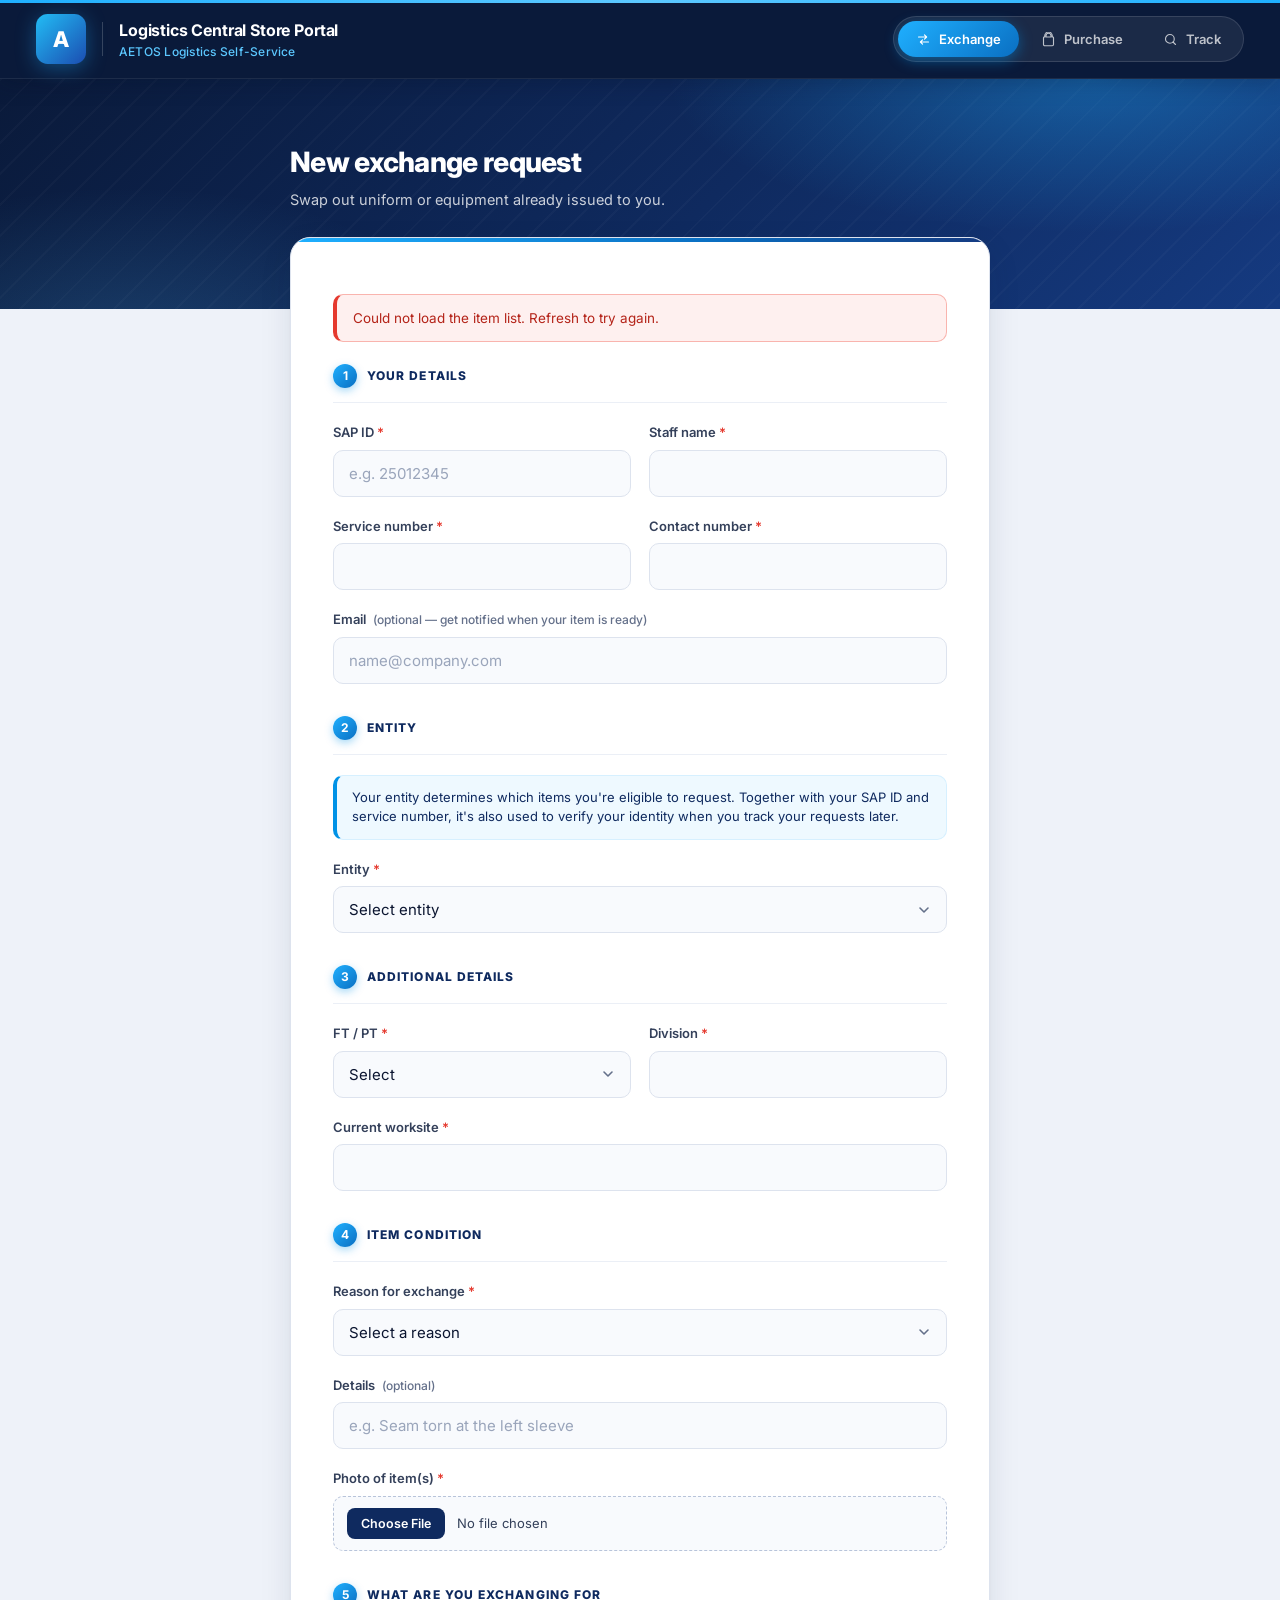
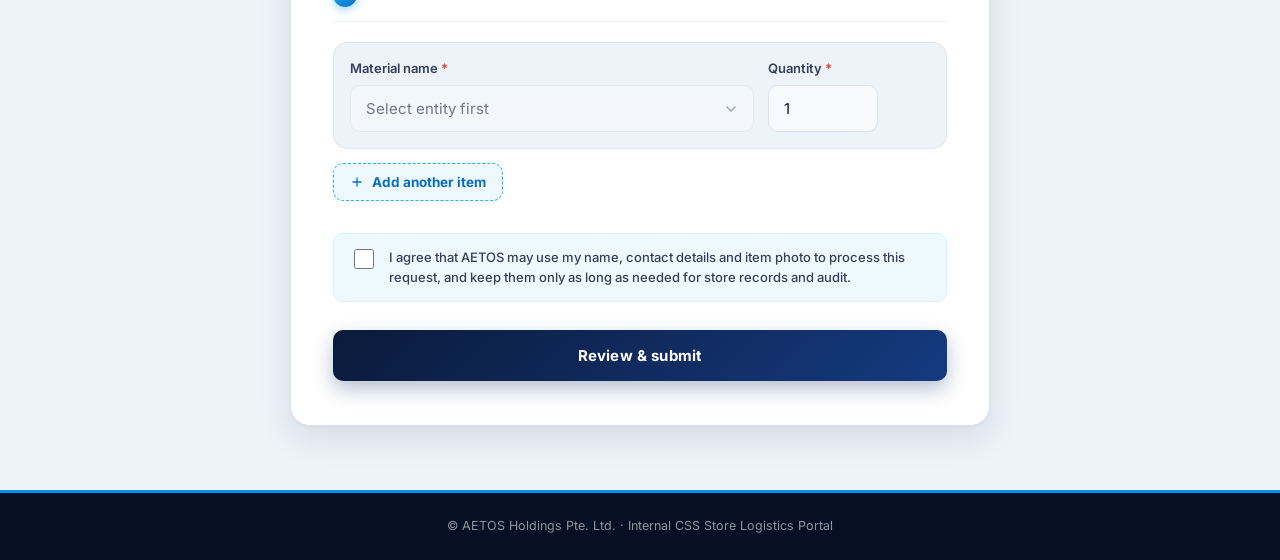
==== commit 48caf05a: "Update index.html" ====
--- a/index.html
+++ b/index.html
@@ -3,6 +3,7 @@
 <head>
   <meta charset="UTF-8">
   <meta name="viewport" content="width=device-width, initial-scale=1.0">
+  <meta name="theme-color" content="#0A1A3A">
   <title>Logistics Central Store Portal — AETOS</title>
 
   <link rel="preconnect" href="https://fonts.googleapis.com">
@@ -72,8 +73,6 @@
 
       <form id="requestForm" novalidate>
 
-        <!-- Shared: identity. SAP ID + Service Number are the verified pair
-             used on the Track page. Staff name is for display/contact only. -->
         <fieldset id="identityFieldset">
           <div class="section-title">Your details</div>
 
@@ -102,9 +101,14 @@
               <div class="error-text">Enter a contact number.</div>
             </div>
           </div>
+
+          <div class="field" id="field-email">
+            <label for="email">Email <span class="opt">(optional — get notified when your item is ready)</span></label>
+            <input type="email" id="email" autocomplete="email" placeholder="name@company.com">
+            <div class="error-text">That email address does not look right.</div>
+          </div>
         </fieldset>
 
-        <!-- Shared: entity -->
         <fieldset id="entityFieldset">
           <div class="section-title">Entity</div>
           <div class="helper-note">Your entity determines which items you're eligible to request. Together with your SAP ID and service number, it's also used to verify your identity when you track your requests later.</div>
@@ -120,7 +124,7 @@
           </div>
         </fieldset>
 
-        <!-- Exchange-only: additional details -->
+        <!-- Exchange-only -->
         <fieldset id="exchangeExtraFieldset">
           <div class="section-title">Additional details</div>
 
@@ -148,40 +152,48 @@
           </div>
         </fieldset>
 
-        <!-- Exchange-only: reason + photo -->
         <fieldset id="exchangePhotoFieldset">
           <div class="section-title">Item condition</div>
 
-          <div class="field" id="field-reasonForExchange">
-            <label for="reasonForExchange">Reason for exchange<span class="req">*</span></label>
-            <input type="text" id="reasonForExchange" placeholder="e.g. Torn, wrong size, worn out">
-            <div class="error-text">Tell us why you're exchanging this item.</div>
+          <div class="field" id="field-reasonCategory">
+            <label for="reasonCategory">Reason for exchange<span class="req">*</span></label>
+            <select id="reasonCategory">
+              <option value="">Select a reason</option>
+            </select>
+            <div class="error-text">Choose a reason.</div>
+            <div class="hint" id="reasonHint"></div>
+          </div>
+
+          <div class="field" id="field-reasonDetails">
+            <label for="reasonDetails">Details <span class="opt" id="detailsOpt">(optional)</span></label>
+            <input type="text" id="reasonDetails" placeholder="e.g. Seam torn at the left sleeve" maxlength="200">
+            <div class="error-text">Please describe the reason.</div>
           </div>
 
           <div class="field" id="field-itemPhoto">
-            <label for="itemPhoto">Photo of item<span class="req">*</span></label>
+            <label for="itemPhoto">Photo of item(s)<span class="req">*</span></label>
             <input type="file" id="itemPhoto" accept="image/*">
             <div class="error-text">Attach a photo of the item you're exchanging.</div>
           </div>
         </fieldset>
 
-        <!-- Shared: item -->
+        <!-- Shared: item cart -->
         <fieldset>
           <div class="section-title" id="itemLegend">What are you requesting</div>
-          <div class="row-item-qty">
-            <div class="field" id="field-material">
-              <label for="materialSelect">Material name<span class="req">*</span></label>
-              <select id="materialSelect" disabled>
-                <option value="">Loading items…</option>
-              </select>
-              <div class="error-text">Select a material.</div>
-            </div>
-            <div class="field" id="field-qty">
-              <label for="qty">Quantity<span class="req">*</span></label>
-              <input type="number" id="qty" value="1" min="1" max="100">
-              <div class="error-text">Enter 1 to 100.</div>
-            </div>
-          </div>
+          <div id="itemsContainer"></div>
+          <button type="button" class="add-item" id="addItemBtn">
+            <svg width="14" height="14" viewBox="0 0 24 24" fill="none" aria-hidden="true"><path d="M12 5v14M5 12h14" stroke="currentColor" stroke-width="2.2" stroke-linecap="round"/></svg>
+            Add another item
+          </button>
+          <div class="hint" id="itemsHint"></div>
+        </fieldset>
+
+        <fieldset>
+          <label class="consent" id="field-consent">
+            <input type="checkbox" id="consent">
+            <span>I agree that AETOS may use my name, contact details and item photo to process this request, and keep them only as long as needed for store records and audit.</span>
+          </label>
+          <div class="consent-error" id="consentError">Please tick the box to continue.</div>
         </fieldset>
 
         <button type="button" class="submit" id="reviewBtn">Review &amp; submit</button>
@@ -198,16 +210,21 @@
         </svg>
       </div>
       <h2 class="success-title">Request submitted</h2>
-      <p class="success-sub">Your request has been sent to the review queue. Keep your request number for reference.</p>
+      <p class="success-sub">Your request has been sent to the store team. Keep your request number for reference.</p>
 
       <div class="req-chip">
         <span class="code" id="reqCodeDisplay">—</span>
         <button type="button" id="copyBtn">Copy</button>
       </div>
 
+      <div class="oos-banner" id="oosBanner">Some items are currently out of stock. Your request stays open and the store will process it once stock arrives.</div>
+
       <div class="result-card" id="successSummary"></div>
 
-      <button class="again-btn" id="againBtn" type="button">Submit another request</button>
+      <div class="success-actions">
+        <button class="again-btn" id="againBtn" type="button">Submit another request</button>
+        <button class="again-btn ghost" id="trackBtn" type="button">Track my requests</button>
+      </div>
     </div>
   </div>
 
@@ -238,7 +255,7 @@
 
       <div class="notice-box">
         <h3>Important notice on approved Purchase &amp; Exchange requests</h3>
-        <p>Please ensure all approved requests are collected by the next working day. Uncollected stock cannot be held or guaranteed as inventory changes continuously.</p>
+        <p>Please ensure all approved requests are collected by the next working day. Uncollected stock cannot be held or guaranteed as inventory changes continuously, and items not collected in time are released back to stock.</p>
 
         <h4>Collection guidelines</h4>
         <ul>
@@ -263,7 +280,7 @@
 <div class="modal-backdrop" id="confirmModal">
   <div class="modal-box" role="dialog" aria-modal="true" aria-labelledby="modalTitle">
     <div class="modal-title" id="modalTitle">Confirm submission</div>
-    <div class="modal-sub">Double-check before this goes to the review queue.</div>
+    <div class="modal-sub">Double-check before this goes to the store team.</div>
     <div class="modal-summary" id="modalSummary"></div>
     <div class="modal-actions">
       <button class="btn-ghost" id="editBtn" type="button">Edit</button>
@@ -278,33 +295,30 @@
 <footer>&copy; AETOS Holdings Pte. Ltd. &middot; Internal CSS Store Logistics Portal</footer>
 
 <script>
-  const APPS_SCRIPT_URL = "https://script.google.com/macros/s/AKfycbxNFZI5yuO0CEWMO2NS4WMrBy-ouFMKcHs9ZOwzSPJZ9So94Ebe5OJxT2IC50OOug4Zrw/exec";
+  const APPS_SCRIPT_URL = "https://script.google.com/macros/s/AKfycbx98zNKNsZpGbFG6VXywlyldY5eSDOzklUe56iAxd5LET2ovs88Y9l7tIU0MKBrSI0MCw/exec";
 
   let requestType = 'Exchange';
-  let photoData = null; // { base64, mimeType, fileName } once a photo is selected
+  let photoData = null;       // { base64, mimeType, fileName }
   let allMaterials = [];
+  let config = { maxItems: 10, cooldownMonths: 12, reasons: ['Damaged / Torn', 'Wrong size', 'Defective', 'Worn out', 'Other'], bypassReasons: ['Damaged / Torn', 'Wrong size', 'Defective'] };
 
   const copy = {
-    Exchange: { title: 'New exchange request', sub: 'Swap out uniform or equipment already issued to you.', legend: 'What are you requesting' },
-    Purchase: { title: 'New purchase request', sub: 'Buy a new item outright for one of the entities below.', legend: 'Item' },
+    Exchange: { title: 'New exchange request', sub: 'Swap out uniform or equipment already issued to you.', legend: 'What are you exchanging for' },
+    Purchase: { title: 'New purchase request', sub: 'Buy new items outright for one of the entities below.', legend: 'Items' },
   };
 
-  const tabNav = document.getElementById('tabNav');
-  const exchangeExtraFieldset = document.getElementById('exchangeExtraFieldset');
-  const exchangePhotoFieldset = document.getElementById('exchangePhotoFieldset');
-  const introTitle = document.getElementById('introTitle');
-  const introSub = document.getElementById('introSub');
-  const itemLegend = document.getElementById('itemLegend');
-  const materialSelect = document.getElementById('materialSelect');
-  const formAlert = document.getElementById('formAlert');
-
+  const $ = (id) => document.getElementById(id);
+  const tabNav = $('tabNav');
+  const formAlert = $('formAlert');
+  const itemsContainer = $('itemsContainer');
+
+  /* ------------------------------------------------------------------ utils */
   function escapeHtml(str) {
     return String(str == null ? '' : str).replace(/[&<>"']/g, c => ({
       '&': '&amp;', '<': '&lt;', '>': '&gt;', '"': '&quot;', "'": '&#39;',
     }[c]));
   }
 
-  // Only allow http(s) links for photo URLs coming back from the sheet.
   function safeUrl(url) {
     const s = String(url || '').trim();
     return /^https?:\/\//i.test(s) ? s : '';
@@ -315,46 +329,42 @@
     formAlert.classList.add('error');
     window.scrollTo({ top: 0, behavior: 'smooth' });
   }
-
-  function clearAlert() {
-    formAlert.textContent = '';
-    formAlert.classList.remove('error');
-  }
+  function clearAlert() { formAlert.textContent = ''; formAlert.classList.remove('error'); }
 
   function showView(id) {
     document.querySelectorAll('.view').forEach(v => v.classList.remove('active'));
-    document.getElementById(id).classList.add('active');
-  }
-
+    $(id).classList.add('active');
+  }
+
+  function setActiveTab(match) {
+    document.querySelectorAll('.tab-btn').forEach(b => b.classList.toggle('active', match(b)));
+  }
+
+  /* ------------------------------------------------------------- tab / mode */
   function applyRequestTypeUI() {
-    introTitle.textContent = copy[requestType].title;
-    introSub.textContent = copy[requestType].sub;
-    itemLegend.textContent = copy[requestType].legend;
+    $('introTitle').textContent = copy[requestType].title;
+    $('introSub').textContent = copy[requestType].sub;
+    $('itemLegend').textContent = copy[requestType].legend;
     const isExchange = requestType === 'Exchange';
-    exchangeExtraFieldset.hidden = !isExchange;
-    exchangePhotoFieldset.hidden = !isExchange;
+    $('exchangeExtraFieldset').hidden = !isExchange;
+    $('exchangePhotoFieldset').hidden = !isExchange;
   }
 
   tabNav.addEventListener('click', (e) => {
     const btn = e.target.closest('.tab-btn');
     if (!btn) return;
-    document.querySelectorAll('.tab-btn').forEach(b => b.classList.remove('active'));
-    btn.classList.add('active');
-
-    if (btn.dataset.view === 'statusView') {
-      showView('statusView');
-      return;
-    }
+    setActiveTab(b => b === btn);
+
+    if (btn.dataset.view === 'statusView') { showView('statusView'); return; }
 
     requestType = btn.dataset.type;
     applyRequestTypeUI();
     clearAlert();
     document.querySelectorAll('.field.invalid').forEach(f => f.classList.remove('invalid'));
-    refreshMaterialsForCurrentEntity();
     showView('requestView');
   });
 
-  // ---- Entity -> category eligibility ----
+  /* ---------------------------------------------- entity -> item eligibility */
   // AGS -> SO, ASM -> APO, AH -> AH. Items tagged "APO / SO / AH" suit all.
   // (The server re-checks this, so it cannot be bypassed.)
   const ENTITY_CODE = {
@@ -373,71 +383,175 @@
     return allMaterials.filter(m => categoryCodes(m.category).includes(code));
   }
 
-  function renderMaterialOptions(list, placeholder) {
-    if (list.length === 0) {
-      materialSelect.innerHTML = `<option value="">${escapeHtml(placeholder)}</option>`;
-      materialSelect.disabled = true;
+  const STOCK_LABEL = { out: 'Out of stock', low: 'Low stock' };
+
+  /* ------------------------------------------------------------------- cart */
+  function lineEls() { return Array.from(itemsContainer.querySelectorAll('.item-line')); }
+
+  function materialOptionsHtml(list, selected) {
+    const entity = $('entity').value;
+    if (!entity) return '<option value="">Select entity first</option>';
+    if (!list.length) return '<option value="">No items available for this entity</option>';
+    return '<option value="">Select an item</option>' + list.map(m => {
+      const tag = STOCK_LABEL[m.stock] ? ' — ' + STOCK_LABEL[m.stock] : '';
+      return `<option value="${escapeHtml(m.name)}"${m.name === selected ? ' selected' : ''}>${escapeHtml(m.name + tag)}</option>`;
+    }).join('');
+  }
+
+  function addLine() {
+    if (lineEls().length >= config.maxItems) {
+      $('itemsHint').textContent = `You can request up to ${config.maxItems} items at a time.`;
       return;
     }
-    materialSelect.innerHTML = `<option value="">${escapeHtml(placeholder)}</option>` +
-      list.map(m => `<option value="${escapeHtml(m.name)}">${escapeHtml(m.name)}</option>`).join('');
-    materialSelect.disabled = false;
-  }
-
-  function refreshMaterialsForCurrentEntity() {
-    const entity = document.getElementById('entity').value;
-    if (!entity) {
-      renderMaterialOptions([], 'Select entity first');
-      return;
-    }
-    const filtered = materialsForEntity(entity);
-    renderMaterialOptions(filtered, filtered.length ? 'Select an item' : 'No items available for this entity');
-  }
-
-  document.getElementById('entity').addEventListener('change', refreshMaterialsForCurrentEntity);
-
+    const div = document.createElement('div');
+    div.className = 'item-line';
+    div.innerHTML = `
+      <div class="field line-material">
+        <label>Material name<span class="req">*</span></label>
+        <select class="sel-material" disabled></select>
+        <div class="error-text">Select a material.</div>
+        <div class="stock-note"></div>
+      </div>
+      <div class="field line-size" hidden>
+        <label>Size<span class="req">*</span></label>
+        <select class="sel-size"></select>
+        <div class="error-text">Choose a size.</div>
+      </div>
+      <div class="field line-qty">
+        <label>Quantity<span class="req">*</span></label>
+        <input type="number" class="inp-qty" value="1" min="1" max="100" inputmode="numeric">
+        <div class="error-text">Enter 1 to 100.</div>
+      </div>
+      <button type="button" class="line-remove" aria-label="Remove this item" title="Remove">
+        <svg width="16" height="16" viewBox="0 0 24 24" fill="none" aria-hidden="true"><path d="M6 6l12 12M18 6L6 18" stroke="currentColor" stroke-width="2" stroke-linecap="round"/></svg>
+      </button>`;
+    itemsContainer.appendChild(div);
+    fillLineMaterials(div, '');
+    refreshCartUI();
+  }
+
+  function fillLineMaterials(line, selected) {
+    const sel = line.querySelector('.sel-material');
+    const list = materialsForEntity($('entity').value);
+    sel.innerHTML = materialOptionsHtml(list, selected);
+    sel.disabled = !$('entity').value || !list.length;
+    onMaterialChange(line);
+  }
+
+  function onMaterialChange(line) {
+    const name = line.querySelector('.sel-material').value;
+    const m = allMaterials.find(x => x.name === name);
+    const sizeField = line.querySelector('.line-size');
+    const sizeSel = line.querySelector('.sel-size');
+    const note = line.querySelector('.stock-note');
+
+    if (m && m.sizes && m.sizes.length) {
+      const prev = sizeSel.value;
+      sizeSel.innerHTML = '<option value="">Select size</option>' +
+        m.sizes.map(z => `<option value="${escapeHtml(z)}"${z === prev ? ' selected' : ''}>${escapeHtml(z)}</option>`).join('');
+      sizeField.hidden = false;
+    } else {
+      sizeSel.innerHTML = '';
+      sizeField.hidden = true;
+    }
+
+    if (m && m.stock === 'out') {
+      note.textContent = 'Currently out of stock — you can still submit and the store will process it once restocked.';
+      note.className = 'stock-note out';
+    } else if (m && m.stock === 'low') {
+      note.textContent = 'Low stock — limited quantity left.';
+      note.className = 'stock-note low';
+    } else {
+      note.textContent = '';
+      note.className = 'stock-note';
+    }
+  }
+
+  function refreshCartUI() {
+    const lines = lineEls();
+    lines.forEach(l => l.querySelector('.line-remove').style.visibility = lines.length > 1 ? 'visible' : 'hidden');
+    $('addItemBtn').hidden = lines.length >= config.maxItems;
+    if (lines.length < config.maxItems) $('itemsHint').textContent = '';
+  }
+
+  itemsContainer.addEventListener('change', (e) => {
+    const line = e.target.closest('.item-line');
+    if (!line) return;
+    if (e.target.classList.contains('sel-material')) {
+      line.querySelector('.line-material').classList.remove('invalid');
+      onMaterialChange(line);
+    }
+    if (e.target.classList.contains('sel-size')) line.querySelector('.line-size').classList.remove('invalid');
+  });
+
+  itemsContainer.addEventListener('click', (e) => {
+    const btn = e.target.closest('.line-remove');
+    if (!btn) return;
+    btn.closest('.item-line').remove();
+    refreshCartUI();
+  });
+
+  $('addItemBtn').addEventListener('click', addLine);
+
+  $('entity').addEventListener('change', () => {
+    lineEls().forEach(l => fillLineMaterials(l, l.querySelector('.sel-material').value));
+  });
+
+  function resetCart() {
+    itemsContainer.innerHTML = '';
+    addLine();
+  }
+
+  /* ------------------------------------------------------------- data loads */
   async function loadMaterials() {
     try {
       const res = await fetch(`${APPS_SCRIPT_URL}?action=getMaterials`);
       const materials = await res.json();
-
       if (!Array.isArray(materials) || materials.length === 0) {
-        materialSelect.innerHTML = '<option value="">No items found</option>';
+        showAlert('The item list is empty. Please contact the store team.');
         return;
       }
-
       allMaterials = materials;
-      refreshMaterialsForCurrentEntity();
-
+      lineEls().forEach(l => fillLineMaterials(l, ''));
     } catch (err) {
       showAlert('Could not load the item list. Refresh to try again.');
-      materialSelect.innerHTML = '<option value="">Failed to load</option>';
-    }
-  }
-
-  // ---- Auto-capitalize name (Title Case) ----
+    }
+  }
+
+  async function loadConfig() {
+    try {
+      const res = await fetch(`${APPS_SCRIPT_URL}?action=getConfig`);
+      const c = await res.json();
+      if (c && Array.isArray(c.reasons)) config = c;
+    } catch (err) { /* defaults are fine */ }
+    $('reasonCategory').innerHTML = '<option value="">Select a reason</option>' +
+      config.reasons.map(r => `<option value="${escapeHtml(r)}">${escapeHtml(r)}</option>`).join('');
+    refreshCartUI();
+  }
+
+  $('reasonCategory').addEventListener('change', () => {
+    const r = $('reasonCategory').value;
+    $('detailsOpt').textContent = r === 'Other' ? '(required)' : '(optional)';
+    const limited = config.cooldownMonths > 0 && r && !config.bypassReasons.includes(r);
+    $('reasonHint').textContent = limited
+      ? `Note: the same item can be exchanged once every ${config.cooldownMonths} months unless it is damaged, defective or the wrong size.`
+      : '';
+  });
+
+  /* ------------------------------------------------------------ small inputs */
   function toTitleCase(str) {
-    return str
-      .toLowerCase()
-      .replace(/(^|[\s\-'.])([a-z])/g, (match, sep, letter) => sep + letter.toUpperCase());
-  }
-
-  const staffNameInput = document.getElementById('staffName');
-  staffNameInput.addEventListener('blur', () => {
-    const value = staffNameInput.value.trim();
-    if (value) staffNameInput.value = toTitleCase(value);
-  });
-
-  // Digits only for SAP ID fields
+    return str.toLowerCase().replace(/(^|[\s\-'.])([a-z])/g, (m, sep, letter) => sep + letter.toUpperCase());
+  }
+  $('staffName').addEventListener('blur', () => {
+    const v = $('staffName').value.trim();
+    if (v) $('staffName').value = toTitleCase(v);
+  });
+
   ['sapId', 'lookupInput'].forEach(id => {
-    document.getElementById(id).addEventListener('input', (e) => {
-      e.target.value = e.target.value.replace(/\D/g, '');
-    });
-  });
-
-  // ---- Photo upload (Exchange only) ----
-  // Phone photos are often 4-10 MB. Shrink to max 1600px JPEG first so the
-  // upload is fast and stays within Apps Script request limits.
+    $(id).addEventListener('input', (e) => { e.target.value = e.target.value.replace(/\D/g, ''); });
+  });
+
+  /* ------------------------------------------------------------- photo upload */
   function blobToBase64(blob) {
     return new Promise((resolve, reject) => {
       const reader = new FileReader();
@@ -447,14 +561,12 @@
     });
   }
 
+  // Phone photos are often 4–10 MB: shrink to max 1600px JPEG first.
   async function prepareImage(file) {
-    if (!file.type || !file.type.startsWith('image/')) {
-      throw new Error('Please choose an image file.');
-    }
+    if (!file.type || !file.type.startsWith('image/')) throw new Error('Please choose an image file.');
     try {
       const bitmap = await createImageBitmap(file);
-      const maxSide = 1600;
-      const scale = Math.min(1, maxSide / Math.max(bitmap.width, bitmap.height));
+      const scale = Math.min(1, 1600 / Math.max(bitmap.width, bitmap.height));
       const canvas = document.createElement('canvas');
       canvas.width = Math.round(bitmap.width * scale);
       canvas.height = Math.round(bitmap.height * scale);
@@ -463,13 +575,12 @@
       if (!blob) throw new Error('Compression failed');
       return { blob, mimeType: 'image/jpeg', fileName: file.name.replace(/\.[^.]+$/, '') + '.jpg' };
     } catch (err) {
-      // Browser couldn't decode it (e.g. HEIC) — fall back to the original if small enough.
       if (file.size > 6 * 1024 * 1024) throw new Error('That photo is too large. Please choose a smaller image.');
       return { blob: file, mimeType: file.type, fileName: file.name };
     }
   }
 
-  document.getElementById('itemPhoto').addEventListener('change', async (e) => {
+  $('itemPhoto').addEventListener('change', async (e) => {
     const file = e.target.files[0];
     if (!file) { photoData = null; return; }
     try {
@@ -485,248 +596,270 @@
     }
   });
 
-  // ---- Validation ----
-  const SAP_ID_PATTERN = /^25\d{6}$/; // 8 digits, must start with 25
-
-  function setInvalid(fieldId, invalid, message) {
-    const el = document.getElementById(fieldId);
-    if (!el) return;
-    el.classList.toggle('invalid', invalid);
+  /* -------------------------------------------------------------- validation */
+  const SAP_ID_PATTERN = /^25\d{6}$/;
+  const EMAIL_PATTERN = /^[^\s@]+@[^\s@]+\.[^\s@]+$/;
+
+  function setInvalid(el, invalid, message) {
+    const node = typeof el === 'string' ? $(el) : el;
+    if (!node) return;
+    node.classList.toggle('invalid', invalid);
     if (invalid && message) {
-      const msgEl = el.querySelector('.error-text');
-      if (msgEl) msgEl.textContent = message;
-    }
-  }
-
-  function validateSapId() {
-    const value = document.getElementById('sapId').value.trim();
-    if (!value) {
-      setInvalid('field-sapId', true, 'Enter your SAP ID.');
-      return false;
-    }
-    if (!SAP_ID_PATTERN.test(value)) {
-      setInvalid('field-sapId', true, 'SAP ID must be 8 digits starting with 25 (e.g. 25012345).');
-      return false;
-    }
-    setInvalid('field-sapId', false);
-    return true;
+      const msg = node.querySelector('.error-text');
+      if (msg) msg.textContent = message;
+    }
   }
 
   function validate() {
     let ok = true;
-    if (!validateSapId()) ok = false;
-
-    const qtyValue = Number(document.getElementById('qty').value);
-
-    let checks = [
-      ['field-material', document.getElementById('materialSelect').value],
-      ['field-qty', Number.isInteger(qtyValue) && qtyValue >= 1 && qtyValue <= 100],
-      ['field-staffName', document.getElementById('staffName').value.trim()],
-      ['field-serviceNumber', document.getElementById('serviceNumber').value.trim()],
-      ['field-contactNumber', document.getElementById('contactNumber').value.trim()],
-      ['field-entity', document.getElementById('entity').value],
-    ];
+    const fail = (id, msg) => { setInvalid(id, true, msg); ok = false; };
+    const pass = (id) => setInvalid(id, false);
+    const val = (id) => $(id).value.trim();
+
+    const sap = val('sapId');
+    if (!sap) fail('field-sapId', 'Enter your SAP ID.');
+    else if (!SAP_ID_PATTERN.test(sap)) fail('field-sapId', 'SAP ID must be 8 digits starting with 25 (e.g. 25012345).');
+    else pass('field-sapId');
+
+    [['field-staffName', 'staffName'], ['field-serviceNumber', 'serviceNumber'],
+     ['field-contactNumber', 'contactNumber'], ['field-entity', 'entity']]
+      .forEach(([f, i]) => val(i) ? pass(f) : fail(f));
+
+    const email = val('email');
+    if (email && !EMAIL_PATTERN.test(email)) fail('field-email'); else pass('field-email');
 
     if (requestType === 'Exchange') {
-      checks = checks.concat([
-        ['field-ftpt', document.getElementById('ftpt').value],
-        ['field-div', document.getElementById('div').value.trim()],
-        ['field-worksite', document.getElementById('worksite').value.trim()],
-        ['field-reasonForExchange', document.getElementById('reasonForExchange').value.trim()],
-        ['field-itemPhoto', !!photoData],
-      ]);
-    }
-
-    checks.forEach(([id, val]) => {
-      const invalid = !val;
-      setInvalid(id, invalid);
-      if (invalid) ok = false;
+      [['field-ftpt', 'ftpt'], ['field-div', 'div'], ['field-worksite', 'worksite'],
+       ['field-reasonCategory', 'reasonCategory']].forEach(([f, i]) => val(i) ? pass(f) : fail(f));
+      if ($('reasonCategory').value === 'Other' && !val('reasonDetails')) fail('field-reasonDetails'); else pass('field-reasonDetails');
+      photoData ? pass('field-itemPhoto') : fail('field-itemPhoto');
+    }
+
+    // cart lines
+    const seen = {};
+    lineEls().forEach(line => {
+      const mField = line.querySelector('.line-material');
+      const sField = line.querySelector('.line-size');
+      const qField = line.querySelector('.line-qty');
+      const name = line.querySelector('.sel-material').value;
+      const size = line.querySelector('.sel-size').value;
+      const qty = Number(line.querySelector('.inp-qty').value);
+
+      name ? setInvalid(mField, false) : (setInvalid(mField, true, 'Select a material.'), ok = false);
+      if (!sField.hidden) size ? setInvalid(sField, false) : (setInvalid(sField, true), ok = false);
+      (Number.isInteger(qty) && qty >= 1 && qty <= 100) ? setInvalid(qField, false) : (setInvalid(qField, true), ok = false);
+
+      if (name) {
+        const key = name + '|' + size;
+        if (seen[key]) { setInvalid(mField, true, 'This item is already on another line.'); ok = false; }
+        seen[key] = true;
+      }
     });
 
+    if ($('consent').checked) $('consentError').classList.remove('show');
+    else { $('consentError').classList.add('show'); ok = false; }
+
     if (!ok) {
-      const firstBad = document.querySelector('.field.invalid');
-      if (firstBad) firstBad.scrollIntoView({ behavior: 'smooth', block: 'center' });
-    }
-
+      const first = document.querySelector('.field.invalid, .consent-error.show');
+      if (first) first.scrollIntoView({ behavior: 'smooth', block: 'center' });
+    }
     return ok;
   }
 
   function buildPayload() {
+    const items = lineEls().map(line => ({
+      materialName: line.querySelector('.sel-material').value,
+      size: line.querySelector('.line-size').hidden ? '' : line.querySelector('.sel-size').value,
+      qty: Number(line.querySelector('.inp-qty').value),
+    }));
+
     const base = {
-      materialName: document.getElementById('materialSelect').value,
-      qty: Number(document.getElementById('qty').value),
-      requestType: requestType,
-      sapId: document.getElementById('sapId').value.trim(),
-      staffName: document.getElementById('staffName').value.trim(),
-      serviceNumber: document.getElementById('serviceNumber').value.trim(),
-      contactNumber: document.getElementById('contactNumber').value.trim(),
-      entity: document.getElementById('entity').value,
+      action: 'submit',
+      requestType,
+      items,
+      sapId: $('sapId').value.trim(),
+      staffName: $('staffName').value.trim(),
+      serviceNumber: $('serviceNumber').value.trim(),
+      contactNumber: $('contactNumber').value.trim(),
+      email: $('email').value.trim(),
+      entity: $('entity').value,
+      consent: $('consent').checked,
     };
 
     if (requestType === 'Exchange') {
-      return Object.assign(base, {
-        ftpt: document.getElementById('ftpt').value,
-        div: document.getElementById('div').value.trim(),
-        worksite: document.getElementById('worksite').value.trim(),
-        reasonForExchange: document.getElementById('reasonForExchange').value.trim(),
+      Object.assign(base, {
+        ftpt: $('ftpt').value,
+        div: $('div').value.trim(),
+        worksite: $('worksite').value.trim(),
+        reasonCategory: $('reasonCategory').value,
+        reasonDetails: $('reasonDetails').value.trim(),
         photoBase64: photoData ? photoData.base64 : '',
         photoMimeType: photoData ? photoData.mimeType : '',
         photoFileName: photoData ? photoData.fileName : '',
       });
     }
-
     return base;
   }
 
-  // Build the label/value rows used by both the confirm modal and success screen.
+  function itemLabel(it) { return `${it.materialName || it.item}${it.size ? ' (' + it.size + ')' : ''} × ${it.qty}`; }
+
   function summaryRows(p) {
     const rows = [
+      ['Request type', p.requestType],
       ['Staff name', p.staffName],
       ['SAP ID', p.sapId],
       ['Service number', p.serviceNumber],
       ['Entity', p.entity],
-      ['Item', p.materialName],
-      ['Quantity', p.qty],
     ];
+    if (p.email) rows.push(['Email', p.email]);
     if (p.requestType === 'Exchange') {
-      rows.push(['Reason', p.reasonForExchange]);
+      rows.push(['Reason', p.reasonCategory + (p.reasonDetails ? ' — ' + p.reasonDetails : '')]);
       rows.push(['Photo', p.photoFileName || 'Not attached']);
     }
-    rows.unshift(['Request type', p.requestType]);
     return rows;
   }
 
-  function rowsToHtml(rows, rowClass) {
-    return rows.map(([k, v]) =>
-      `<div class="${rowClass}"><span>${escapeHtml(k)}</span><span>${escapeHtml(v)}</span></div>`
-    ).join('');
-  }
-
-  // ---- Confirm modal ----
-  const confirmModal = document.getElementById('confirmModal');
-  const modalSummary = document.getElementById('modalSummary');
-
-  document.getElementById('reviewBtn').addEventListener('click', () => {
+  function rowsToHtml(rows, cls) {
+    return rows.map(([k, v]) => `<div class="${cls}"><span>${escapeHtml(k)}</span><span>${escapeHtml(v)}</span></div>`).join('');
+  }
+
+  /* ----------------------------------------------------------- confirm modal */
+  const confirmModal = $('confirmModal');
+
+  $('reviewBtn').addEventListener('click', () => {
     clearAlert();
     if (!validate()) return;
-
-    modalSummary.innerHTML = rowsToHtml(summaryRows(buildPayload()), 'row');
+    const p = buildPayload();
+    $('modalSummary').innerHTML = rowsToHtml(summaryRows(p), 'row') +
+      `<div class="row items-row"><span>${p.items.length > 1 ? 'Items' : 'Item'}</span><span>${p.items.map(i => escapeHtml(itemLabel(i))).join('<br>')}</span></div>`;
     confirmModal.classList.add('active');
   });
 
-  document.getElementById('editBtn').addEventListener('click', () => {
-    confirmModal.classList.remove('active');
-  });
-
-  // Click outside the box (but not while sending) closes the modal
+  $('editBtn').addEventListener('click', () => confirmModal.classList.remove('active'));
   confirmModal.addEventListener('click', (e) => {
-    if (e.target === confirmModal && !document.getElementById('confirmSendBtn').disabled) {
-      confirmModal.classList.remove('active');
-    }
-  });
-
-  document.getElementById('confirmSendBtn').addEventListener('click', executeSubmission);
+    if (e.target === confirmModal && !$('confirmSendBtn').disabled) confirmModal.classList.remove('active');
+  });
+  $('confirmSendBtn').addEventListener('click', executeSubmission);
 
   async function executeSubmission() {
-    const btn = document.getElementById('confirmSendBtn');
-    const spinner = document.getElementById('btnSpinner');
-    const btnText = document.getElementById('btnText');
-
+    const btn = $('confirmSendBtn');
     btn.disabled = true;
-    spinner.style.display = 'inline-block';
-    btnText.textContent = 'Sending…';
+    $('btnSpinner').style.display = 'inline-block';
+    $('btnText').textContent = 'Sending…';
 
     try {
       const payload = buildPayload();
-
       // No Content-Type header on purpose: keeps this a "simple" request so
       // the browser skips the CORS preflight that Apps Script can't answer.
-      const res = await fetch(APPS_SCRIPT_URL, {
-        method: 'POST',
-        body: JSON.stringify(payload),
-      });
+      const res = await fetch(APPS_SCRIPT_URL, { method: 'POST', body: JSON.stringify(payload) });
       const result = await res.json();
-
       if (result.status !== 'ok') throw new Error(result.message || 'Unknown error');
 
       confirmModal.classList.remove('active');
-      showSuccess(payload, result.requestId);
-
-      document.getElementById('requestForm').reset();
+      showSuccess(payload, result);
+
+      $('requestForm').reset();
       document.querySelectorAll('.field.invalid').forEach(f => f.classList.remove('invalid'));
+      $('reasonHint').textContent = '';
       photoData = null;
-      refreshMaterialsForCurrentEntity();
-
+      resetCart();
     } catch (err) {
       confirmModal.classList.remove('active');
       showAlert('Could not submit: ' + err.message);
     } finally {
       btn.disabled = false;
-      spinner.style.display = 'none';
-      btnText.textContent = 'Confirm & send';
-    }
-  }
-
-  function showSuccess(payload, requestId) {
-    document.getElementById('reqCodeDisplay').textContent = requestId;
-    document.getElementById('successSummary').innerHTML = rowsToHtml(summaryRows(payload), 'result-row');
+      $('btnSpinner').style.display = 'none';
+      $('btnText').textContent = 'Confirm & send';
+    }
+  }
+
+  function showSuccess(payload, result) {
+    $('reqCodeDisplay').textContent = result.requestId;
+    $('oosBanner').classList.toggle('show', result.outOfStockCount > 0);
+
+    const itemRows = result.items.map(it =>
+      `<div class="result-row"><span>${escapeHtml(it.item + (it.size ? ' (' + it.size + ')' : ''))}</span><span>× ${escapeHtml(it.qty)}${it.status === 'Out of Stock' ? ' · <em class="oos-tag">Out of stock</em>' : ''}</span></div>`
+    ).join('');
+
+    $('successSummary').innerHTML = rowsToHtml(summaryRows(payload), 'result-row') + itemRows;
     showView('successView');
     window.scrollTo({ top: 0, behavior: 'smooth' });
   }
 
-  document.getElementById('copyBtn').addEventListener('click', () => {
-    const code = document.getElementById('reqCodeDisplay').textContent;
-    const btn = document.getElementById('copyBtn');
+  $('copyBtn').addEventListener('click', () => {
+    const code = $('reqCodeDisplay').textContent;
+    const btn = $('copyBtn');
     const original = btn.textContent;
-    const done = (text) => { btn.textContent = text; setTimeout(() => { btn.textContent = original; }, 1500); };
-
+    const done = (t) => { btn.textContent = t; setTimeout(() => { btn.textContent = original; }, 1500); };
     if (navigator.clipboard && navigator.clipboard.writeText) {
       navigator.clipboard.writeText(code).then(() => done('Copied!'), () => done('Copy failed'));
-    } else {
-      done('Copy failed');
-    }
-  });
-
-  document.getElementById('againBtn').addEventListener('click', () => {
-    showView('requestView');
-  });
-
-  // ---- Track by SAP ID + service number ----
-  const lookupBtn = document.getElementById('lookupBtn');
-  const lookupInput = document.getElementById('lookupInput');
-  const lookupServiceInput = document.getElementById('lookupServiceInput');
-  const lookupResult = document.getElementById('lookupResult');
-  const notFound = document.getElementById('notFound');
-  const notFoundText = document.getElementById('notFoundText');
+    } else { done('Copy failed'); }
+  });
+
+  $('againBtn').addEventListener('click', () => showView('requestView'));
+  $('trackBtn').addEventListener('click', () => {
+    setActiveTab(b => b.dataset.view === 'statusView');
+    showView('statusView');
+  });
+
+  /* ------------------------------------------------------------------ tracker */
+  const lookupBtn = $('lookupBtn');
+  const lookupInput = $('lookupInput');
+  const lookupServiceInput = $('lookupServiceInput');
+  const lookupResult = $('lookupResult');
+  const notFound = $('notFound');
+  const notFoundText = $('notFoundText');
+
+  const STATUS_CLASS = { 'Out of Stock': 'OutOfStock', 'Ready for Collection': 'Ready' };
+  const statusClass = (s) => STATUS_CLASS[s] || String(s).replace(/[^A-Za-z]/g, '');
+
+  function lineDetail(r) {
+    if (r.status === 'Rejected' && r.remarks) return `<div class="line-note rejected"><strong>Reason:</strong> ${escapeHtml(r.remarks)}</div>`;
+    if (r.status === 'Ready for Collection') {
+      return `<div class="line-note ready"><strong>Ready to collect</strong>${r.collectBy ? ' — please collect by ' + escapeHtml(r.collectBy) : ''}${r.remarks ? '<br>' + escapeHtml(r.remarks) : ''}</div>`;
+    }
+    if (r.status === 'Out of Stock') return `<div class="line-note oos">Out of stock — your request stays open until stock arrives.${r.remarks ? '<br>' + escapeHtml(r.remarks) : ''}</div>`;
+    if (r.status === 'Uncollected') return `<div class="line-note rejected">Not collected in time and released back to stock. Please submit a new request if you still need it.</div>`;
+    return '';
+  }
 
   function buildRecordsHtml(requests) {
-    return requests.map(r => {
-      const statusClass = r.status === 'Out of Stock' ? 'OutOfStock' : escapeHtml(r.status);
-      const rows = [['Item', r.materialName], ['Quantity', r.qty]];
-      if (r.entity) rows.push(['Entity', r.entity]);
-      // Reason is only shown while actionable (Pending or Rejected).
-      if (r.requestType === 'Exchange' && r.reason && (r.status === 'Pending' || r.status === 'Rejected')) {
-        rows.push(['Reason', r.reason]);
-      }
-
-      const link = safeUrl(r.photoLink);
-      const photoRow = link
-        ? `<div class="record-row"><span>Photo</span><span><a href="${escapeHtml(link)}" target="_blank" rel="noopener noreferrer">View photo</a></span></div>`
-        : '';
+    const groups = [];
+    const index = {};
+    requests.forEach(r => {
+      if (!(r.requestId in index)) { index[r.requestId] = groups.length; groups.push({ id: r.requestId, lines: [] }); }
+      groups[index[r.requestId]].lines.push(r);
+    });
+
+    return groups.map(g => {
+      const first = g.lines[0];
+      const reason = g.lines.map(l => l.reason).find(Boolean);
+      const photo = safeUrl(g.lines.map(l => l.photoLink).find(Boolean));
+      const showReason = reason && g.lines.some(l => l.status === 'Pending' || l.status === 'Rejected');
+      const lines = g.lines.map(l => `
+        <div class="line-row">
+          <div class="line-main">
+            <span class="line-item">${escapeHtml(l.materialName)}${l.size ? ' <span class="size-chip">' + escapeHtml(l.size) + '</span>' : ''}</span>
+            <span class="line-qty-t">× ${escapeHtml(l.qty)}</span>
+          </div>
+          <span class="status-pill ${statusClass(l.status)}">${escapeHtml(l.status)}</span>
+          ${lineDetail(l)}
+        </div>`).join('');
 
       return `
-        <div class="record-card ${statusClass}">
+        <div class="req-group">
           <div class="record-top">
             <div>
-              <span class="record-code">${escapeHtml(r.requestId)}</span>
-              <span class="record-type">${escapeHtml(r.requestType)}</span>
+              <span class="record-code">${escapeHtml(g.id)}</span>
+              <span class="record-type">${escapeHtml(first.requestType)}</span>
             </div>
-            <span class="status-pill ${statusClass}">${escapeHtml(r.status)}</span>
-          </div>
-          ${rowsToHtml(rows, 'record-row')}
-          ${photoRow}
-        </div>
-      `;
+            <span class="submitted-on">${first.submittedOn ? 'Submitted ' + escapeHtml(first.submittedOn) : ''}</span>
+          </div>
+          ${lines}
+          ${first.entity ? `<div class="record-row"><span>Entity</span><span>${escapeHtml(first.entity)}</span></div>` : ''}
+          ${showReason ? `<div class="record-row"><span>Reason</span><span>${escapeHtml(reason)}</span></div>` : ''}
+          ${photo ? `<div class="record-row"><span>Photo</span><span><a href="${escapeHtml(photo)}" target="_blank" rel="noopener noreferrer">View photo</a></span></div>` : ''}
+        </div>`;
     }).join('');
   }
 
@@ -744,7 +877,6 @@
 
     lookupBtn.disabled = true;
     lookupBtn.textContent = 'Searching…';
-
     try {
       const res = await fetch(`${APPS_SCRIPT_URL}?action=getBySapId&sapId=${encodeURIComponent(sapValue)}&serviceNumber=${encodeURIComponent(serviceValue)}`);
       const data = await res.json();
@@ -754,10 +886,9 @@
         notFound.style.display = 'block';
         return;
       }
-
-      const header = `<div class="verified-name">Showing requests for <strong>${escapeHtml(data.staffName)}</strong></div>`;
-      lookupResult.innerHTML = header + buildRecordsHtml(data.requests);
-
+      lookupResult.innerHTML =
+        `<div class="verified-name">Showing requests for <strong>${escapeHtml(data.staffName)}</strong></div>` +
+        buildRecordsHtml(data.requests);
     } catch (err) {
       notFoundText.textContent = 'Could not check records right now. Please try again.';
       notFound.style.display = 'block';
@@ -771,8 +902,10 @@
   lookupInput.addEventListener('keydown', e => { if (e.key === 'Enter') checkStatus(); });
   lookupServiceInput.addEventListener('keydown', e => { if (e.key === 'Enter') checkStatus(); });
 
-  // ---- Init ----
+  /* --------------------------------------------------------------------- init */
   applyRequestTypeUI();
+  resetCart();
+  loadConfig();
   loadMaterials();
 </script>
 
--- a/style.css
+++ b/style.css
@@ -662,3 +662,301 @@
 @media (prefers-reduced-motion: reduce) {
   *, *::before, *::after { animation: none !important; transition: none !important; }
 }
+
+/* ==========================================================================
+   v3 additions — cart, consent, tracker groups, store dashboard
+   ========================================================================== */
+
+:root { --teal-600: #0E9F8E; --teal-50: #E6F8F5; --teal-200: #9BE3D8; --grey-50: #F2F4F8; --grey-200: #D3D9E5; }
+
+input[type="email"], input[type="password"], input[type="month"], textarea {
+  width: 100%;
+  padding: 13px 15px;
+  font-size: 15px;
+  font-family: inherit;
+  color: var(--ink-900);
+  background: #F8FAFD;
+  border: 1.5px solid var(--line);
+  border-radius: var(--radius-sm);
+  transition: border-color 0.14s ease, box-shadow 0.14s ease, background 0.14s ease;
+}
+textarea { resize: vertical; min-height: 84px; }
+input[type="email"]:focus, input[type="password"]:focus, input[type="month"]:focus, textarea:focus {
+  outline: none; border-color: var(--brand-600); background: #fff; box-shadow: 0 0 0 4px rgba(0, 146, 230, 0.16);
+}
+.field.invalid input[type="email"] { border-color: var(--red-600); background: var(--red-50); }
+
+label .opt { font-weight: 500; color: var(--ink-500); font-size: 12px; margin-left: 4px; }
+.hint { font-size: 12.5px; color: var(--ink-500); margin-top: 7px; }
+.hint:empty { display: none; }
+.muted { color: var(--ink-500); }
+
+/* ---------- Item cart ---------- */
+.item-line {
+  position: relative;
+  display: grid;
+  grid-template-columns: minmax(0, 1fr) 140px 110px 38px;
+  gap: 14px;
+  align-items: start;
+  padding: 16px 16px 4px;
+  margin-bottom: 14px;
+  background: var(--bg);
+  border: 1px solid var(--line);
+  border-radius: var(--radius-md);
+}
+.item-line .field { margin-bottom: 12px; }
+.item-line .line-size[hidden] { display: none; }
+.item-line:has(.line-size[hidden]) { grid-template-columns: minmax(0, 1fr) 110px 38px; }
+.line-remove {
+  margin-top: 28px;
+  width: 38px; height: 44px;
+  display: flex; align-items: center; justify-content: center;
+  color: var(--ink-500);
+  background: #fff;
+  border: 1.5px solid var(--line);
+  border-radius: var(--radius-sm);
+  cursor: pointer;
+  transition: color 0.14s, border-color 0.14s, background 0.14s;
+}
+.line-remove:hover { color: var(--red-600); border-color: var(--red-200); background: var(--red-50); }
+.stock-note { font-size: 12px; margin-top: 6px; font-weight: 600; }
+.stock-note:empty { display: none; }
+.stock-note.low { color: var(--amber-600); }
+.stock-note.out { color: var(--red-600); }
+
+.add-item {
+  display: inline-flex; align-items: center; gap: 8px;
+  padding: 10px 16px;
+  font-family: inherit; font-size: 13.5px; font-weight: 700;
+  color: var(--brand-700);
+  background: var(--brand-50);
+  border: 1.5px dashed var(--brand-500);
+  border-radius: var(--radius-sm);
+  cursor: pointer;
+  transition: background 0.14s, color 0.14s;
+}
+.add-item:hover { background: var(--brand-700); color: #fff; border-style: solid; }
+.add-item[hidden] { display: none; }
+
+/* ---------- Consent ---------- */
+.consent {
+  display: flex; align-items: flex-start; gap: 12px;
+  margin: 0;
+  padding: 14px 16px;
+  font-size: 13px; font-weight: 500; line-height: 1.5; color: var(--ink-700);
+  background: var(--brand-50);
+  border: 1px solid var(--brand-100);
+  border-radius: var(--radius-sm);
+  cursor: pointer;
+}
+.consent input { width: 20px; height: 20px; margin-top: 1px; flex-shrink: 0; accent-color: var(--brand-600); cursor: pointer; }
+.consent-error { display: none; margin-top: 8px; font-size: 12px; font-weight: 600; color: var(--red-600); }
+.consent-error.show { display: block; }
+
+/* ---------- Success ---------- */
+.oos-banner {
+  display: none;
+  margin: 0 0 18px; padding: 13px 16px;
+  font-size: 13.5px; color: #8A5200;
+  background: var(--amber-50);
+  border: 1px solid var(--amber-200);
+  border-left: 4px solid var(--amber-600);
+  border-radius: var(--radius-sm);
+}
+.oos-banner.show { display: block; }
+.oos-tag { color: var(--red-600); font-style: normal; font-weight: 700; }
+.success-actions { display: grid; grid-template-columns: 1fr 1fr; gap: 10px; }
+.again-btn.ghost { color: var(--ink-700); border-color: var(--line); }
+.again-btn.ghost:hover { background: var(--bg); color: var(--ink-900); }
+
+/* ---------- Tracker: grouped requests ---------- */
+.req-group {
+  padding: 18px 20px;
+  background: var(--bg);
+  border: 1px solid var(--line);
+  border-left: 5px solid var(--navy-800);
+  border-radius: var(--radius-md);
+}
+.submitted-on { font-size: 12px; color: var(--ink-500); }
+.line-row {
+  display: flex; flex-wrap: wrap; align-items: center; justify-content: space-between; gap: 8px 12px;
+  padding: 12px 0;
+  border-bottom: 1px solid var(--line);
+}
+.line-row:last-of-type { border-bottom: none; }
+.line-main { display: flex; align-items: center; gap: 10px; flex-wrap: wrap; min-width: 0; }
+.line-item { font-size: 14px; font-weight: 700; color: var(--ink-900); }
+.line-qty-t { font-size: 13px; font-weight: 600; color: var(--ink-500); }
+.size-chip { display: inline-block; margin-left: 6px; padding: 2px 8px; font-size: 11px; font-weight: 700; color: var(--navy-800); background: rgba(15, 42, 95, 0.09); border-radius: 6px; }
+.line-note { flex-basis: 100%; padding: 9px 12px; font-size: 12.5px; border-radius: 8px; }
+.line-note.ready { color: #0A5F55; background: var(--teal-50); border: 1px solid var(--teal-200); }
+.line-note.rejected { color: #B42318; background: var(--red-50); border: 1px solid var(--red-200); }
+.line-note.oos { color: var(--brand-700); background: var(--brand-50); border: 1px solid var(--brand-100); }
+
+.status-pill.Ready      { color: var(--teal-600); background: #fff; border: 1px solid var(--teal-200); }
+.status-pill.Collected  { color: var(--green-600); background: #fff; border: 1px solid var(--green-200); }
+.status-pill.Uncollected { color: var(--ink-500); background: #fff; border: 1px solid var(--grey-200); }
+.status-pill.Approved   { color: var(--green-600); background: #fff; border: 1px solid var(--green-200); }
+
+/* ---------- Store dashboard ---------- */
+.hero.short { height: 170px; }
+main.wide { max-width: 1040px; margin-top: -118px; padding-bottom: 120px; }
+.login-card { max-width: 440px; }
+.login-card .field { margin-bottom: 18px; }
+button.submit.danger { background: linear-gradient(135deg, #B42318, #E5392E); box-shadow: 0 8px 20px rgba(229, 57, 46, 0.30); }
+button.submit.danger:hover { background: linear-gradient(135deg, #E5392E, #F0604F); }
+
+.btn-ghost.small { flex: none; padding: 9px 16px; font-size: 13px; }
+
+.stat-grid { display: grid; grid-template-columns: repeat(auto-fit, minmax(150px, 1fr)); gap: 14px; margin-bottom: 22px; }
+.stat {
+  padding: 16px 18px;
+  background: var(--surface);
+  border: 1px solid var(--line);
+  border-top: 4px solid var(--navy-800);
+  border-radius: var(--radius-md);
+  box-shadow: var(--shadow-card);
+}
+.stat.warn { border-top-color: var(--amber-600); }
+.stat.info { border-top-color: var(--brand-600); }
+.stat.bad  { border-top-color: var(--red-600); }
+.stat-num { font-size: 28px; font-weight: 800; letter-spacing: -0.02em; color: var(--ink-900); line-height: 1.1; }
+.stat-label { margin-top: 4px; font-size: 12px; font-weight: 600; color: var(--ink-500); }
+
+.toolbar { display: flex; flex-wrap: wrap; gap: 10px; align-items: center; margin-bottom: 18px; }
+.toolbar select, .toolbar input[type="text"] { width: auto; flex: 1 1 180px; padding: 10px 14px; font-size: 14px; background: #fff; }
+.toolbar #queueSearch { flex: 2 1 220px; }
+.chip-group { display: flex; gap: 6px; flex-wrap: wrap; }
+.chip {
+  padding: 9px 15px; font-family: inherit; font-size: 13px; font-weight: 700;
+  color: var(--ink-700); background: #fff;
+  border: 1.5px solid var(--line); border-radius: 999px; cursor: pointer;
+  transition: all 0.14s;
+}
+.chip:hover { border-color: var(--brand-500); }
+.chip.active { color: #fff; background: var(--grad-navy); border-color: transparent; }
+
+.q-list { display: flex; flex-direction: column; gap: 14px; }
+.q-list.tight { margin-top: 18px; }
+.q-card { background: var(--surface); border: 1px solid var(--line); border-radius: var(--radius-md); box-shadow: var(--shadow-card); overflow: hidden; }
+.q-head { padding: 14px 18px 12px; background: var(--grey-50); border-bottom: 1px solid var(--line); }
+.q-id { display: flex; align-items: center; flex-wrap: wrap; gap: 8px; margin-bottom: 6px; }
+.q-id .record-type { margin-left: 0; }
+.q-age { font-size: 12px; color: var(--ink-500); margin-left: auto; }
+.q-who { font-size: 14px; color: var(--ink-700); }
+.q-contact { margin-top: 3px; font-size: 12.5px; color: var(--ink-500); }
+.q-contact a { color: var(--brand-700); text-decoration: none; font-weight: 600; }
+.q-contact a:hover { text-decoration: underline; }
+.q-lines { padding: 4px 18px; }
+.q-line {
+  display: flex; align-items: center; flex-wrap: wrap; gap: 10px 14px;
+  padding: 12px 0; border-bottom: 1px solid var(--line-soft);
+}
+.q-line:last-child { border-bottom: none; }
+.q-line .ql-main { display: flex; align-items: center; flex-wrap: wrap; gap: 8px 10px; flex: 1; min-width: 0; }
+.q-line.sel { background: linear-gradient(90deg, var(--brand-50), transparent); margin: 0 -18px; padding-left: 18px; padding-right: 18px; }
+.ql-note { flex-basis: 100%; font-size: 12.5px; color: var(--ink-500); padding-left: 32px; }
+.line-check, .grp-check { width: 20px; height: 20px; accent-color: var(--brand-600); cursor: pointer; flex-shrink: 0; }
+.q-foot { display: flex; flex-wrap: wrap; justify-content: space-between; gap: 8px 16px; padding: 11px 18px; font-size: 13px; color: var(--ink-700); background: var(--amber-50); border-top: 1px solid var(--amber-200); }
+.q-foot a { color: var(--brand-700); font-weight: 700; text-decoration: none; }
+.q-foot a:hover { text-decoration: underline; }
+
+.stock-tag { padding: 3px 9px; font-size: 11px; font-weight: 700; border-radius: 6px; white-space: nowrap; }
+.stock-tag.ok { color: var(--green-600); background: var(--green-50); }
+.stock-tag.short { color: var(--red-600); background: var(--red-50); }
+.stock-tag.reserved { color: var(--teal-600); background: var(--teal-50); }
+
+.empty-state#queueEmpty { padding: 48px 20px; }
+
+.actionbar {
+  position: fixed; left: 0; right: 0; bottom: 18px; margin: 0 auto;
+  z-index: 120;
+  display: flex; align-items: center; flex-wrap: wrap; gap: 10px 16px;
+  width: calc(100% - 28px); max-width: 980px;
+  padding: 12px 16px;
+  color: #fff;
+  background: var(--navy-900);
+  border: 1px solid rgba(255, 255, 255, 0.14);
+  border-radius: 16px;
+  box-shadow: var(--shadow-pop);
+  animation: barIn 0.2s ease both;
+}
+@keyframes barIn { from { opacity: 0; margin-bottom: -12px; } to { opacity: 1; margin-bottom: 0; } }
+.actionbar[hidden] { display: none; }
+.ab-count { font-size: 14px; }
+.ab-count strong { font-size: 18px; color: var(--brand-400); }
+.ab-btns { display: flex; flex-wrap: wrap; gap: 8px; margin-left: auto; }
+.btn-act {
+  padding: 10px 14px; font-family: inherit; font-size: 13px; font-weight: 700;
+  color: #fff; border: none; border-radius: 10px; cursor: pointer;
+  transition: filter 0.14s, transform 0.1s;
+}
+.btn-act:hover { filter: brightness(1.12); }
+.btn-act:active { transform: translateY(1px); }
+.btn-act.ready { background: var(--teal-600); }
+.btn-act.oos { background: var(--brand-700); }
+.btn-act.reject { background: var(--red-600); }
+.btn-act.collected { background: var(--green-600); }
+.btn-act.grey { background: rgba(255, 255, 255, 0.14); }
+.btn-act.clear { background: transparent; border: 1px solid rgba(255, 255, 255, 0.3); }
+
+.toast {
+  position: fixed; left: 50%; top: 84px; transform: translate(-50%, -14px);
+  z-index: 300; max-width: calc(100% - 28px);
+  padding: 13px 20px; font-size: 14px; font-weight: 600;
+  color: #fff; background: var(--green-600);
+  border-radius: 12px; box-shadow: var(--shadow-pop);
+  opacity: 0; pointer-events: none;
+  transition: opacity 0.2s, transform 0.2s;
+}
+.toast.show { opacity: 1; transform: translate(-50%, 0); }
+.toast.error { background: var(--red-600); }
+
+.lookup-row.two { grid-template-columns: 1fr auto; }
+.lookup-btn {
+  padding: 0 26px; font-family: inherit; font-size: 14px; font-weight: 700; color: #fff;
+  background: var(--grad-navy); border: none; border-radius: var(--radius-sm); cursor: pointer;
+  box-shadow: 0 6px 16px rgba(15, 42, 95, 0.25);
+}
+.lookup-btn:hover { background: var(--grad-brand); }
+.lookup-btn:disabled { background: var(--ink-300); box-shadow: none; cursor: not-allowed; }
+.card .alert { margin-top: 16px; }
+
+.rep-title { margin: 26px 0 16px; font-size: 20px; font-weight: 800; letter-spacing: -0.02em; }
+.rep-grid { display: grid; grid-template-columns: repeat(3, 1fr); gap: 26px; margin: 26px 0 0; }
+.rep-grid.two { grid-template-columns: 1fr 1fr; }
+.rep-grid h3 { margin: 0 0 12px; font-size: 12px; font-weight: 800; letter-spacing: 0.08em; text-transform: uppercase; color: var(--navy-800); }
+.bar-row { display: grid; grid-template-columns: 110px 1fr 36px; align-items: center; gap: 10px; margin-bottom: 9px; font-size: 13px; }
+.bar-label { overflow: hidden; text-overflow: ellipsis; white-space: nowrap; color: var(--ink-700); font-weight: 600; }
+.bar-track { height: 10px; background: var(--line-soft); border-radius: 999px; overflow: hidden; }
+.bar-fill { display: block; height: 100%; background: var(--grad-brand); border-radius: 999px; }
+.bar-val { text-align: right; font-weight: 700; }
+.rep-table { width: 100%; border-collapse: collapse; font-size: 13px; }
+.rep-table th { text-align: left; padding: 8px; font-size: 11px; letter-spacing: 0.06em; text-transform: uppercase; color: var(--ink-500); border-bottom: 2px solid var(--line); }
+.rep-table td { padding: 9px 8px; border-bottom: 1px solid var(--line-soft); }
+.rep-table th:not(:first-child), .rep-table td:not(:first-child) { text-align: right; }
+.rep-actions { display: flex; gap: 10px; margin-top: 26px; }
+
+@media (max-width: 760px) {
+  .item-line, .item-line:has(.line-size[hidden]) { grid-template-columns: 1fr 1fr; }
+  .item-line .line-material { grid-column: 1 / -1; }
+  .item-line:has(.line-size[hidden]) .line-qty { grid-column: 1; }
+  .line-remove { margin-top: 28px; justify-self: end; }
+  .success-actions { grid-template-columns: 1fr; }
+  .rep-grid, .rep-grid.two { grid-template-columns: 1fr; }
+  .lookup-row.two { grid-template-columns: 1fr; }
+  .lookup-btn { padding: 14px; }
+  .ab-btns { margin-left: 0; width: 100%; }
+  .btn-act { flex: 1 1 auto; }
+  .q-age { margin-left: 0; width: 100%; }
+  main.wide { margin-top: -108px; }
+  .hero.short { height: 160px; }
+}
+
+@media print {
+  header, .hero, .toolbar, footer, .actionbar, .rep-actions, #adminTabs, .lookup-row { display: none !important; }
+  body, .card { background: #fff !important; box-shadow: none !important; }
+  main.wide { margin: 0; max-width: none; }
+  .intro { color: #000; }
+  .intro p { color: #333; }
+}
